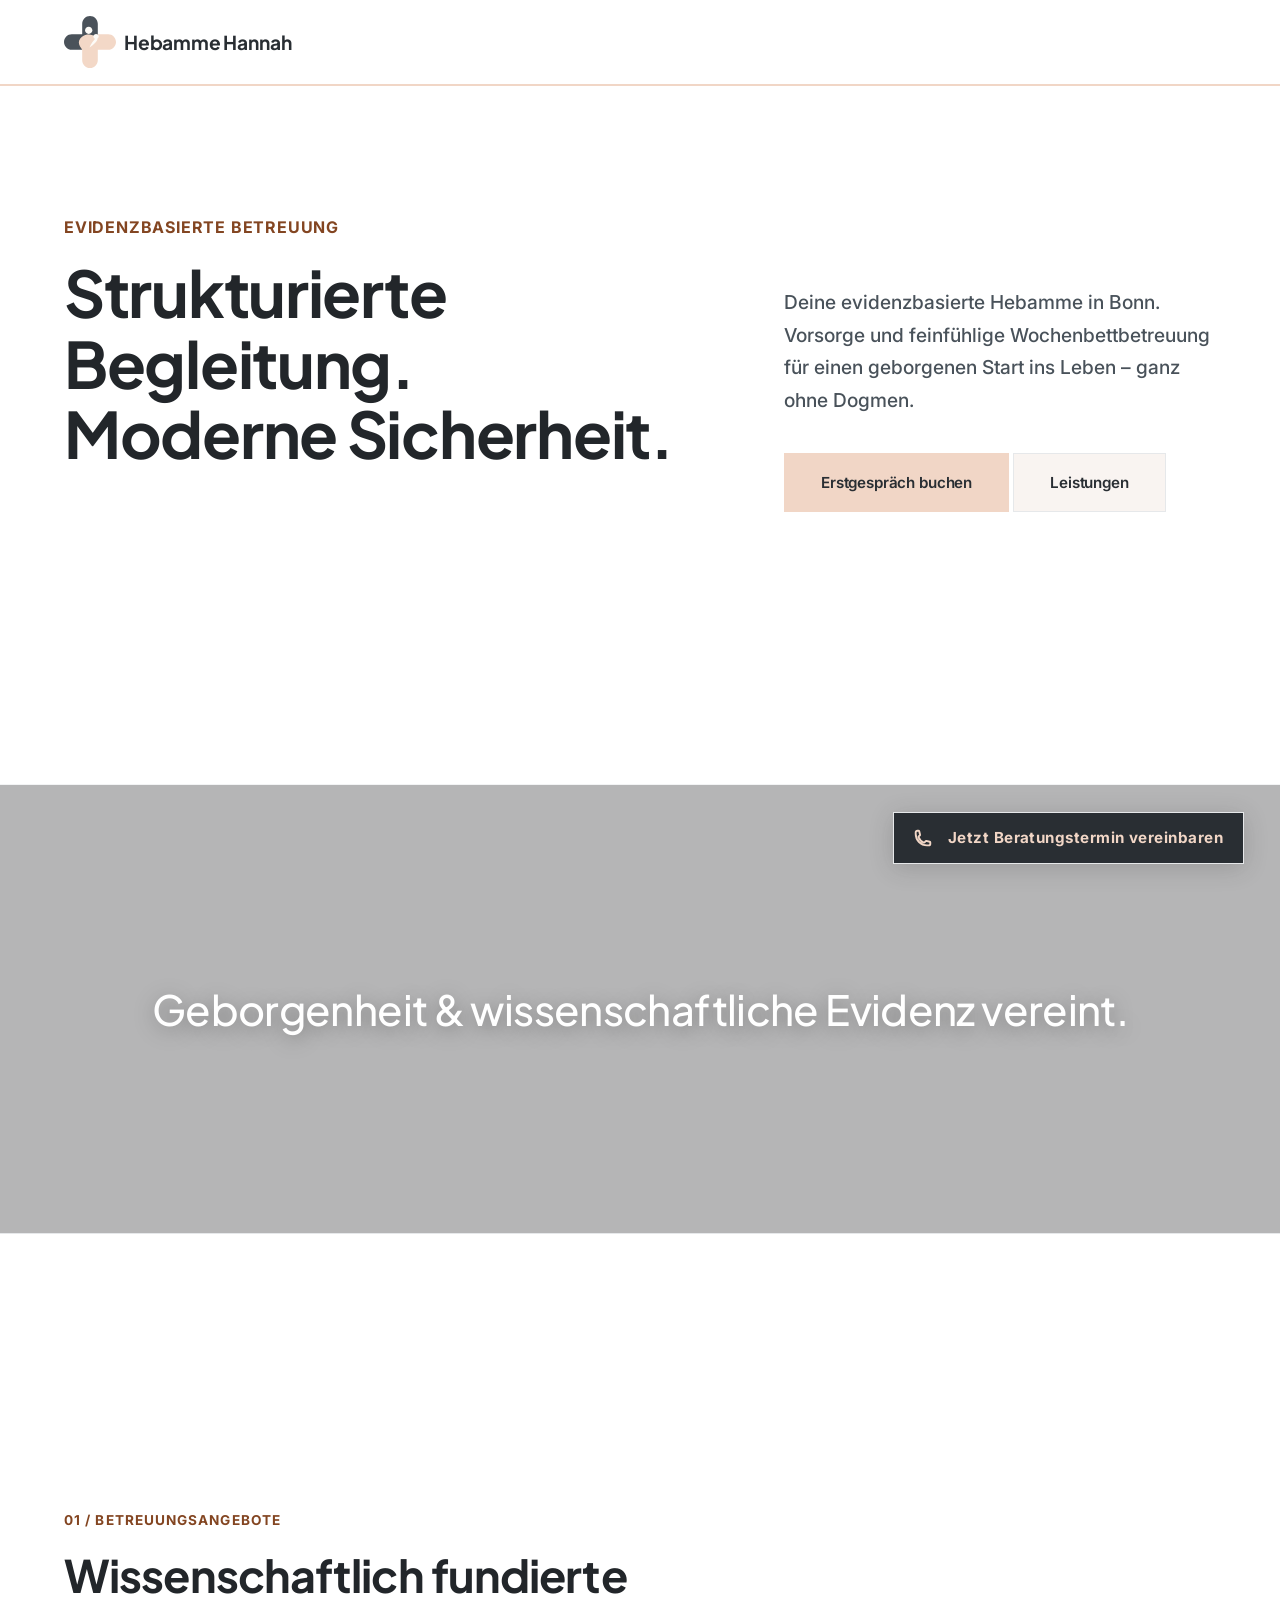
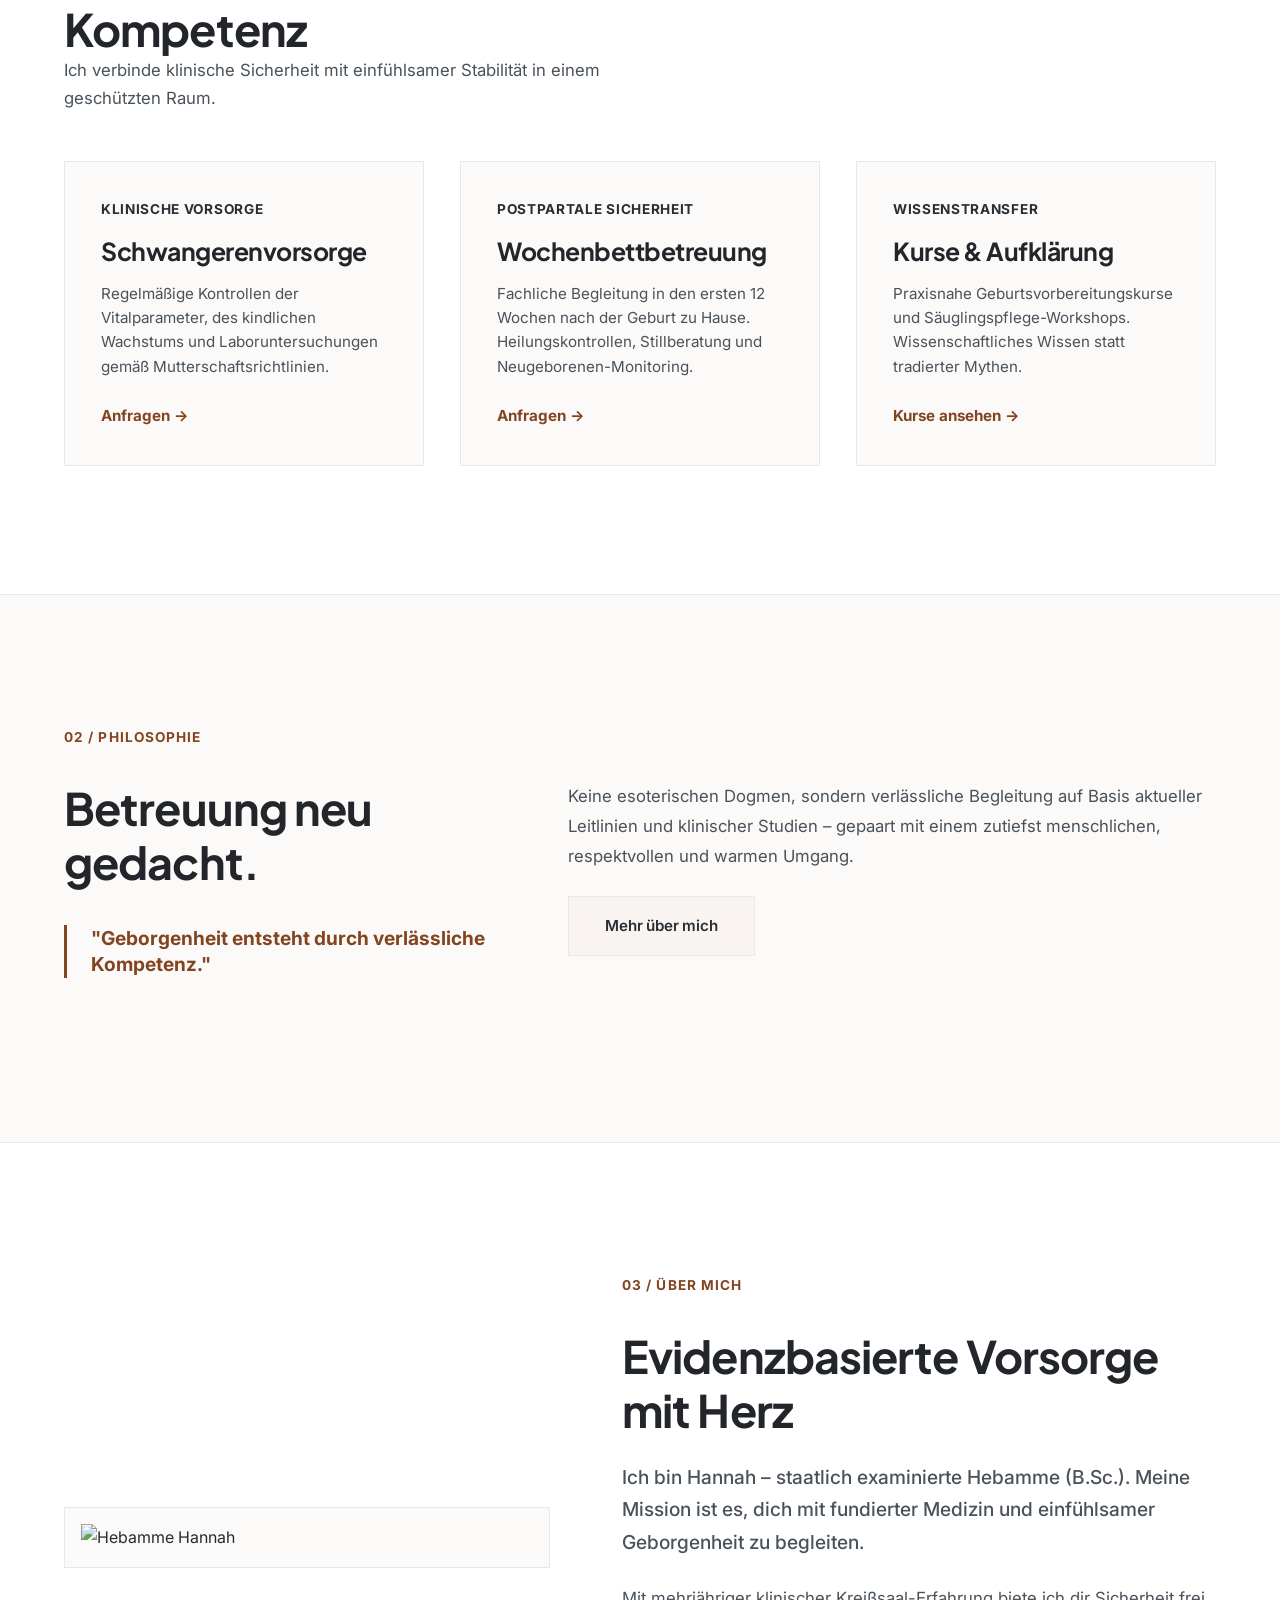
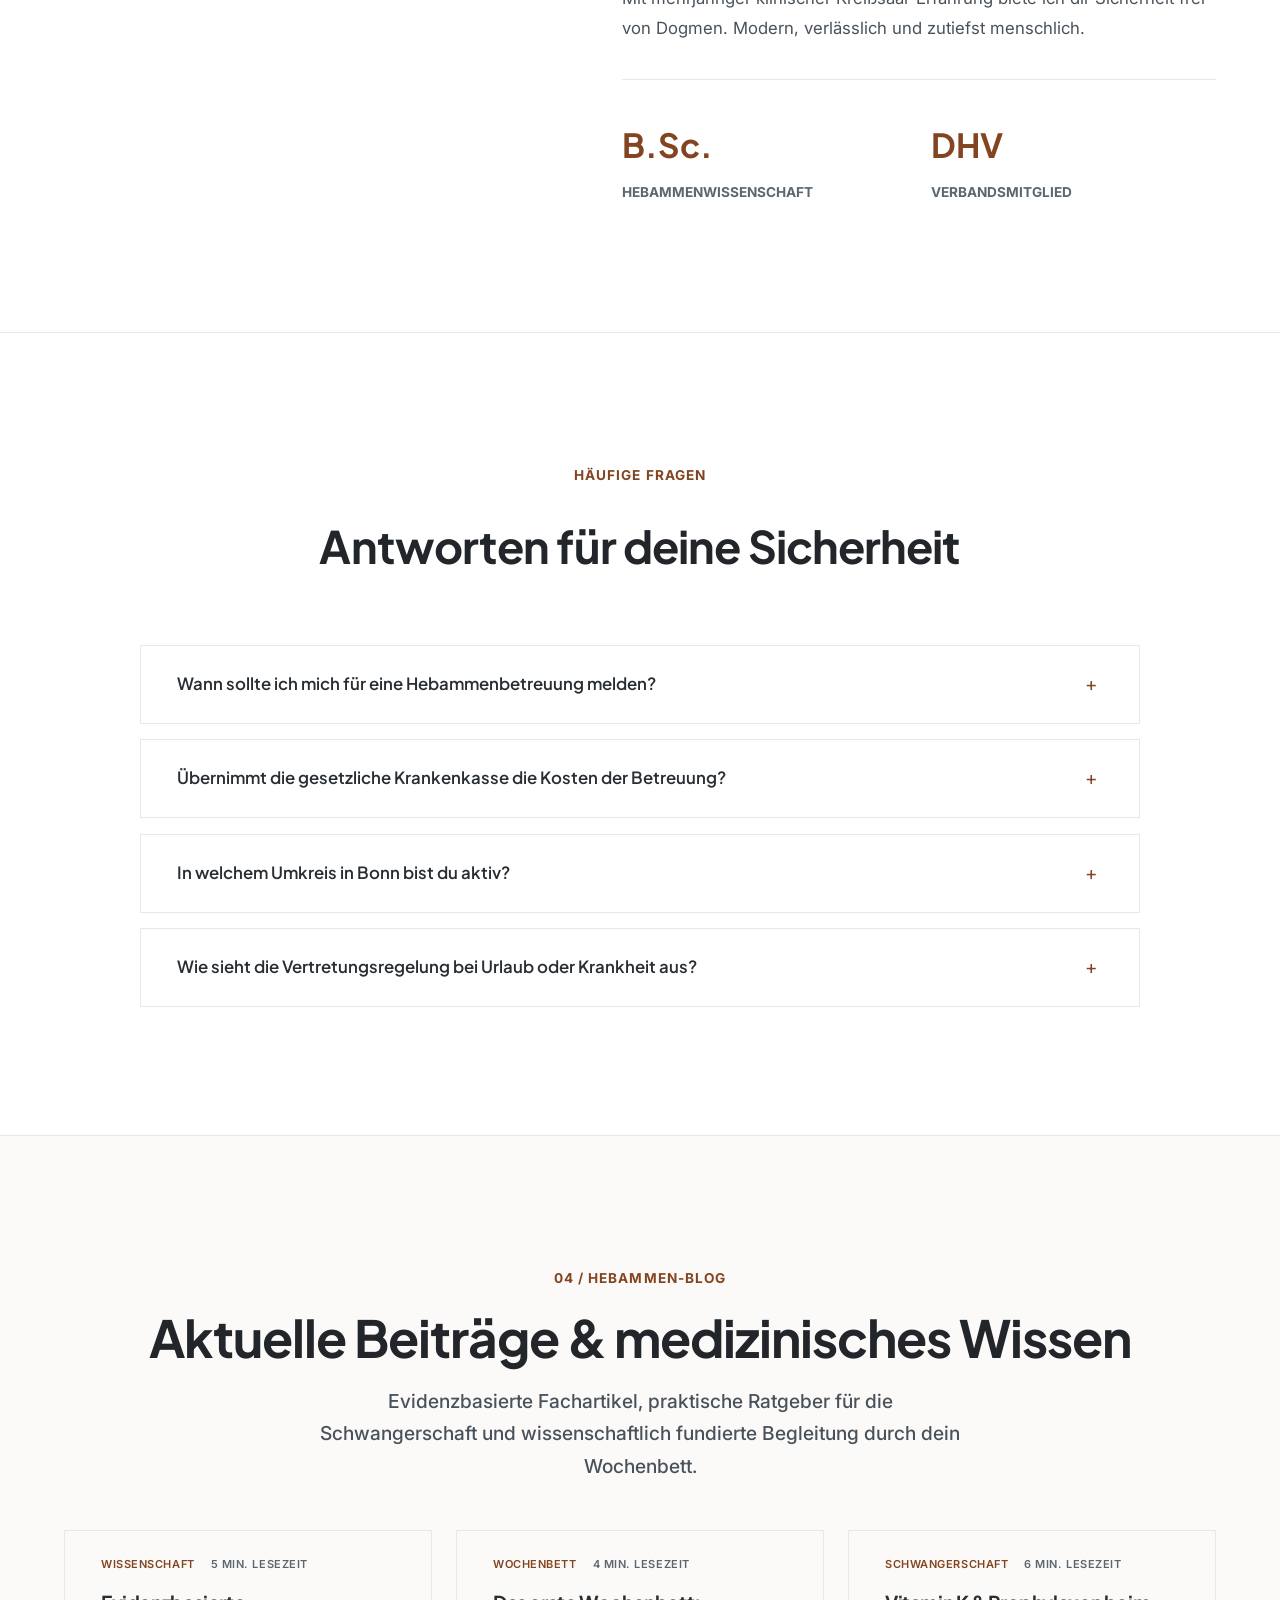
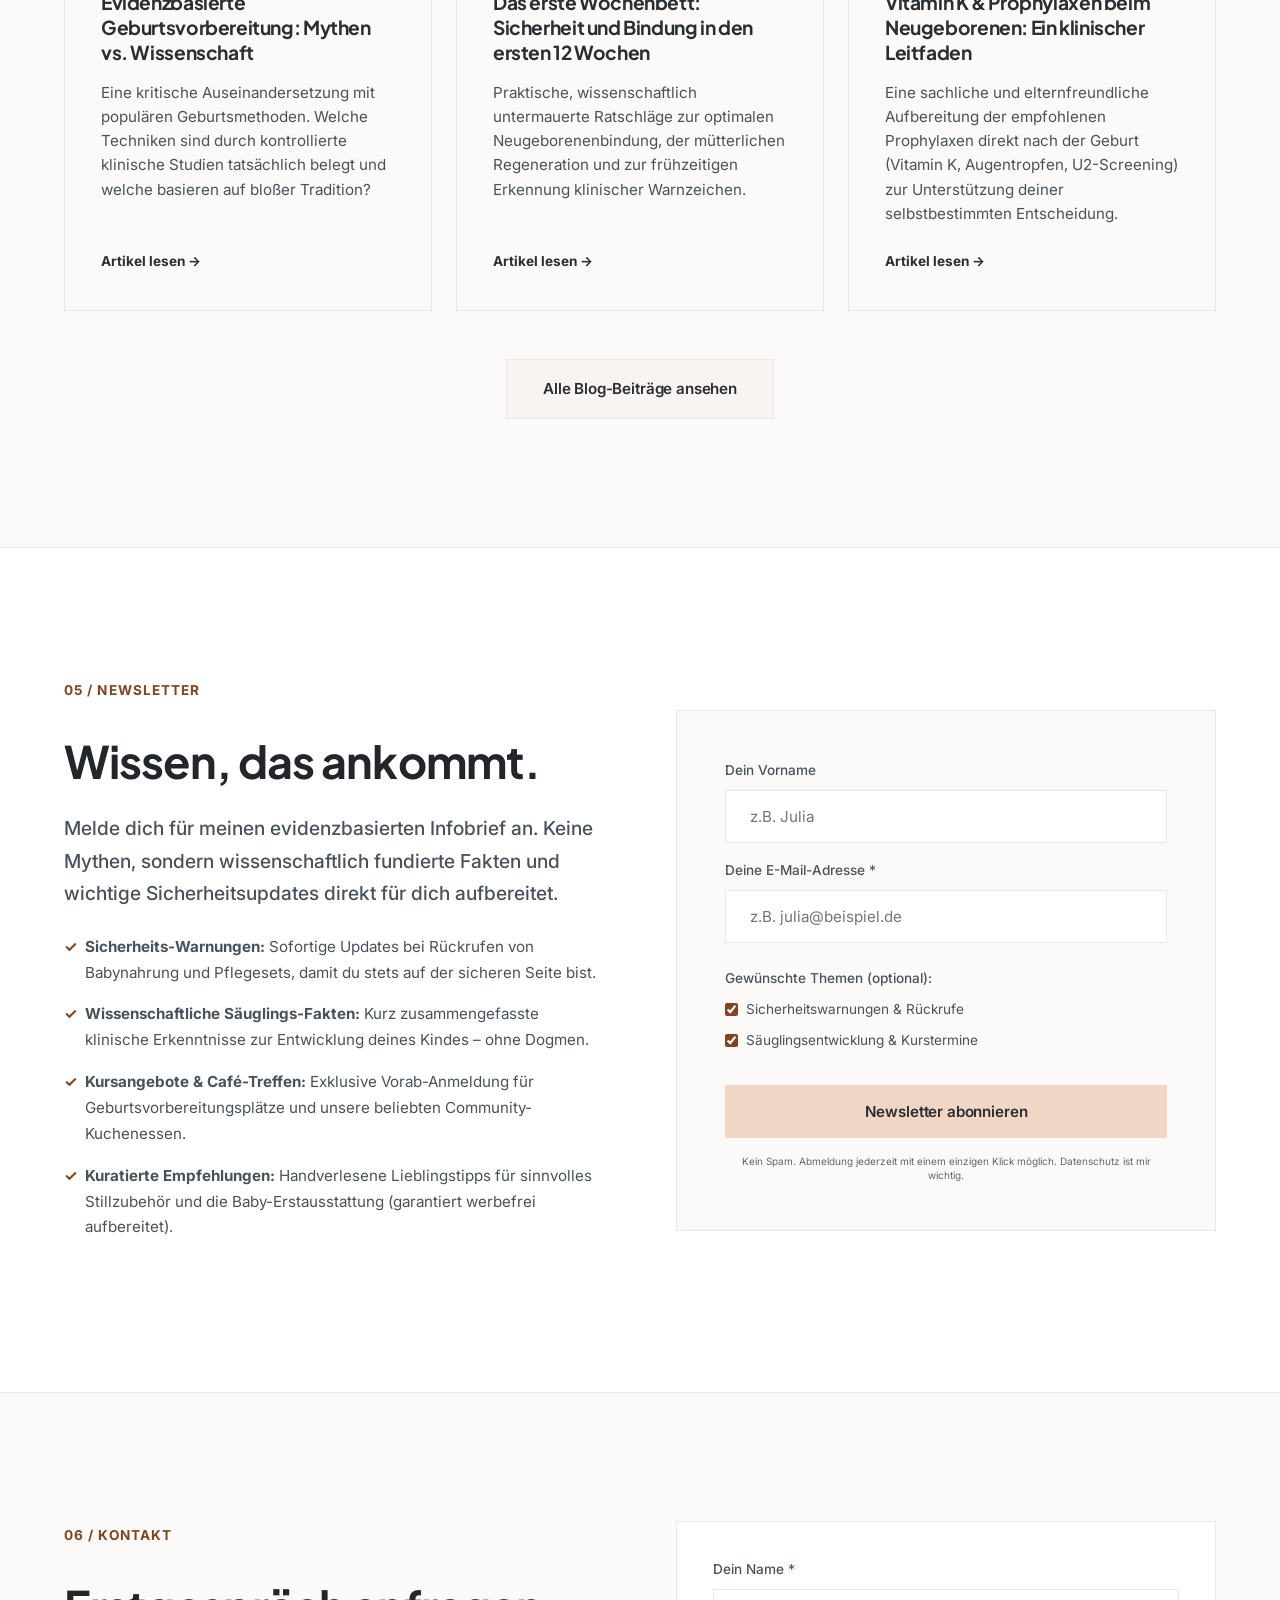
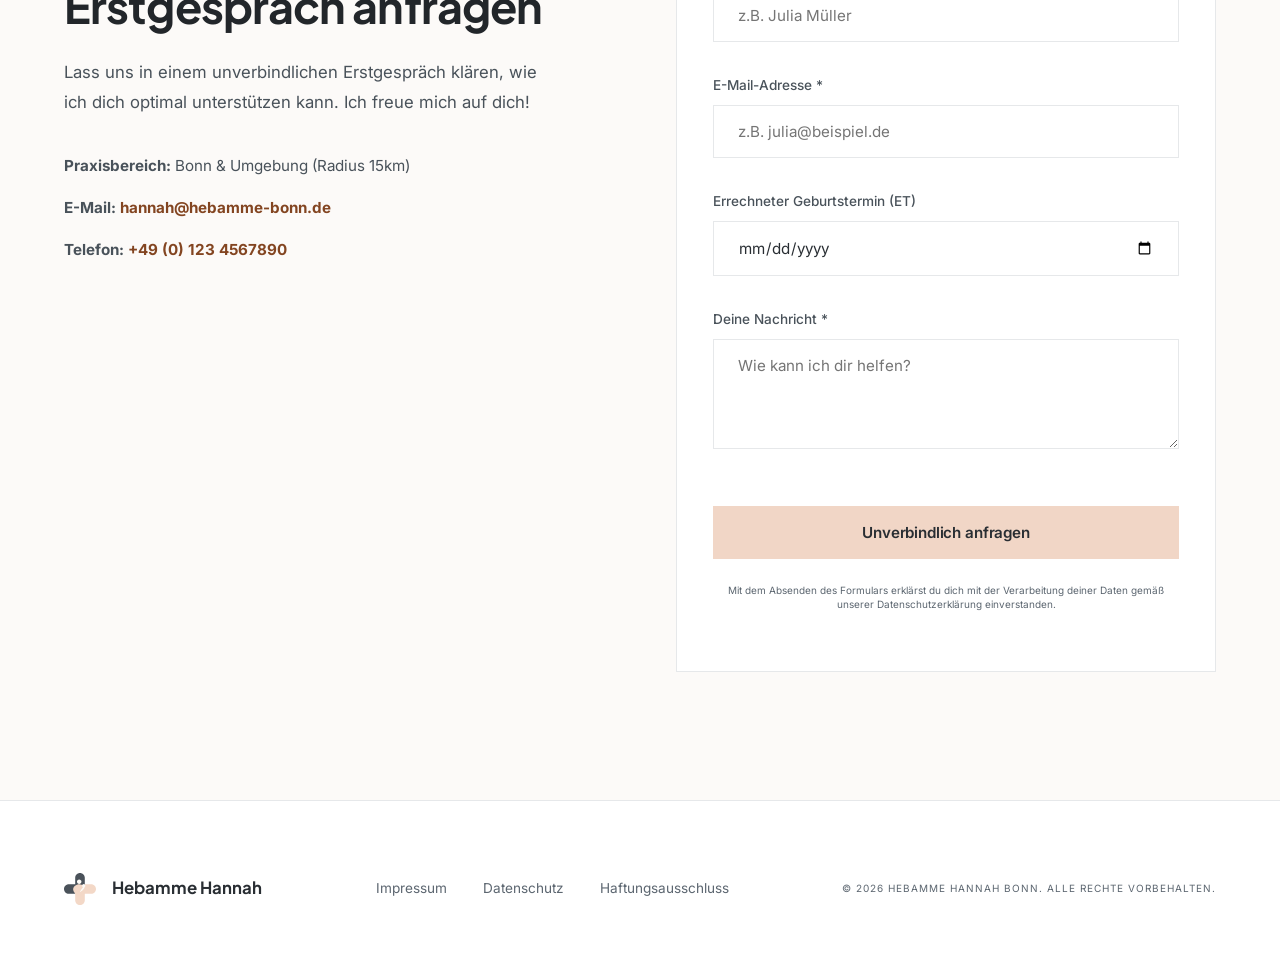
==== index.html @ 6037d3dc "Initial commit: Hebamme Hannah Website" ====
<!DOCTYPE html>
<html lang="de">
<head>
  <meta charset="UTF-8">
  <meta name="viewport" content="width=device-width, initial-scale=1.0">
  <title>Hebamme Hannah - Evidenzbasierte Schwangerenvorsorge & Wochenbettbetreuung</title>
  <meta name="description" content="Moderne und wissenschaftlich fundierte Hebammenbetreuung in Bonn. Schwangerenvorsorge, Wochenbettbetreuung und Kurse mit Herz und evidenzbasierter Ästhetik.">

  <!-- Premium Typography Integration (Plus Jakarta Sans & Inter) -->
  <link rel="preconnect" href="https://fonts.googleapis.com">
  <link rel="preconnect" href="https://fonts.gstatic.com" crossorigin>
  <link href="https://fonts.googleapis.com/css2?family=Inter:wght@400;500;600;700&family=Plus+Jakarta+Sans:ital,wght@0,300..800;1,300..800&display=swap" rel="stylesheet">

  <!-- Core Design System CSS -->
  <link rel="stylesheet" href="index.css">

  <!-- Premium Interaction & Animation System -->
  <script src="index.js" defer></script>

</head>
<body>

  <!-- --------------------------------------------------------------------------
     Header: Brand Navigation
     -------------------------------------------------------------------------- -->
  <header class="brand-header">
    <div class="container nav-container">
      <a href="#" class="logo" aria-label="Hebamme Hannah Homepage">
        <!-- Proud 52px SVG brand logo -->
        <img src="Logo/Logo 1.svg" alt="Hebamme Hannah Logo" style="height: 52px; width: auto; object-fit: contain;">
        <span class="logo__text">Hebamme Hannah</span>
      </a>
      
      <a href="#contact" class="btn btn--secondary btn--sm mobile-header-btn">Termin vereinbaren</a>
      
      <button class="nav-toggle" aria-label="Menü öffnen" aria-expanded="false">
        <span></span>
        <span></span>
        <span></span>
      </button>
      
      <nav aria-label="Hauptnavigation">
        <ul class="nav-menu">
          <li><a href="#services" class="nav-link">Leistungen</a></li>
          <li><a href="#about" class="nav-link">Über mich</a></li>
          <li><a href="#faq" class="nav-link">FAQ</a></li>
          <li><a href="#blog" class="nav-link">Blog</a></li>
          <li><a href="#newsletter" class="nav-link">Newsletter</a></li>
          <li class="nav-socials" style="display: flex; gap: var(--space-200); align-items: center; margin: 0 var(--space-100);">
            <a href="https://instagram.com/hebamme.hannah" target="_blank" rel="noopener noreferrer" class="social-icon-link" aria-label="Instagram">
              <svg xmlns="http://www.w3.org/2000/svg" fill="none" viewBox="0 0 24 24" stroke="currentColor" stroke-width="2" style="width: 18px; height: 18px; display: block;">
                <rect x="2" y="2" width="20" height="20" rx="5" ry="5" />
                <path d="M16 11.37A4 4 0 1 1 12.63 8 4 4 0 0 1 16 11.37z" />
                <line x1="17.5" y1="6.5" x2="17.51" y2="6.5" />
              </svg>
            </a>
            <a href="https://linkedin.com/in/hebamme-hannah" target="_blank" rel="noopener noreferrer" class="social-icon-link" aria-label="LinkedIn">
              <svg xmlns="http://www.w3.org/2000/svg" fill="currentColor" viewBox="0 0 24 24" style="width: 18px; height: 18px; display: block;">
                <path d="M19 0h-14c-2.761 0-5 2.239-5 5v14c0 2.761 2.239 5 5 5h14c2.762 0 5-2.239 5-5v-14c0-2.761-2.238-5-5-5zm-11 19h-3v-11h3v11zm-1.5-12.268c-.966 0-1.75-.779-1.75-1.75s.784-1.75 1.75-1.75 1.75.779 1.75 1.75-.784 1.75-1.75 1.75zm13.5 12.268h-3v-5.604c0-3.368-4-3.113-4 0v5.604h-3v-11h3v1.765c1.396-2.586 7-2.777 7 2.476v6.759z"/>
              </svg>
            </a>
          </li>
          <li><a href="#contact" class="btn btn--secondary btn--sm">Termin anfragen</a></li>
        </ul>
      </nav>
    </div>
  </header>

  <main>
    <!-- --------------------------------------------------------------------------
       Section 1: Asymmetrical Stark Typography Hero
       -------------------------------------------------------------------------- -->
    <section class="section-padding hero-reveal">
      <div class="container">
        <div class="hero-grid">
          <div>
            <span class="reveal-line text-accent" style="font-weight: var(--weight-bold); letter-spacing: 0.05em; text-transform: uppercase;">EVIDENZBASIERTE BETREUUNG</span>
            <h1 class="reveal-line" style="font-family: var(--font-serif); font-size: clamp(2.5rem, 5vw, 4.5rem); line-height: 1.1; margin-top: var(--space-200); margin-bottom: var(--space-300);">
              Strukturierte Begleitung.<br>Moderne Sicherheit.
            </h1>
          </div>
          <div style="margin-top: var(--space-600);">
            <p class="reveal-line text-lead" style="margin-bottom: var(--space-400);">
              Deine evidenzbasierte Hebamme in Bonn. Vorsorge und feinfühlige Wochenbettbetreuung für einen geborgenen Start ins Leben – ganz ohne Dogmen.
            </p>
            <div class="reveal-line btn-row">
              <a href="#contact" class="btn btn--primary">Erstgespräch buchen</a>
              <a href="#services" class="btn btn--secondary">Leistungen</a>
            </div>
          </div>
        </div>
      </div>
    </section>

    <!-- --------------------------------------------------------------------------
       Video Banner Breakout (Evidenzbasierte Raumtiefe)
       -------------------------------------------------------------------------- -->
    <div class="video-banner" aria-label="Visualisierung der Praxisräume von Hebamme Hannah">
      <video autoplay loop muted playsinline>
        <source src="Images/Hero Image 3.mp4" type="video/mp4">
        Dein Browser unterstützt das Video-Tag nicht.
      </video>
      <div style="position: absolute; top: 0; left: 0; width: 100%; height: 100%; display: flex; align-items: center; justify-content: center; z-index: 3; padding: 0 var(--space-300); text-align: center; pointer-events: none;">
        <p class="parallax-quote">Geborgenheit &amp; wissenschaftliche Evidenz vereint.</p>
      </div>
    </div>

    <!-- --------------------------------------------------------------------------
       Section 2: Evidenzbasierte Leistungen (Services Deck)
       -------------------------------------------------------------------------- -->
    <section id="services" class="section-padding">
      <div class="container">
        <div class="section-header reveal-on-scroll">
          <span class="tag">01 / Betreuungsangebote</span>
          <h2 style="font-family: var(--font-serif); font-size: clamp(2rem, 3.5vw, 3rem); line-height: 1.2;">Wissenschaftlich fundierte Kompetenz</h2>
          <p class="text-muted" style="max-width: 600px;">Ich verbinde klinische Sicherheit mit einfühlsamer Stabilität in einem geschützten Raum.</p>
        </div>

        <div class="grid-3col">
          <!-- Card 1 -->
          <div class="card reveal-on-scroll" style="--reveal-delay: 0s;">
            <div>
              <span class="text-light" style="font-size: var(--text-xs); text-transform: uppercase; font-weight: var(--weight-bold); letter-spacing: 0.05em; display: block; margin-bottom: var(--space-200);">Klinische Vorsorge</span>
              <h3 style="font-family: var(--font-serif); font-size: var(--text-xl); margin-bottom: var(--space-200);">Schwangerenvorsorge</h3>
              <p class="text-muted" style="font-size: var(--text-sm); line-height: 1.6; margin-bottom: var(--space-300);">
                Regelmäßige Kontrollen der Vitalparameter, des kindlichen Wachstums und Laboruntersuchungen gemäß Mutterschaftsrichtlinien.
              </p>
            </div>
            <a href="#contact" class="text-accent" style="font-size: var(--text-sm); font-weight: var(--weight-bold); text-decoration: none; display: inline-flex; align-items: center; gap: var(--space-100);">Anfragen &rarr;</a>
          </div>

          <!-- Card 2 -->
          <div class="card reveal-on-scroll" style="--reveal-delay: 0.15s;">
            <div>
              <span class="text-light" style="font-size: var(--text-xs); text-transform: uppercase; font-weight: var(--weight-bold); letter-spacing: 0.05em; display: block; margin-bottom: var(--space-200);">Postpartale Sicherheit</span>
              <h3 style="font-family: var(--font-serif); font-size: var(--text-xl); margin-bottom: var(--space-200);">Wochenbettbetreuung</h3>
              <p class="text-muted" style="font-size: var(--text-sm); line-height: 1.6; margin-bottom: var(--space-300);">
                Fachliche Begleitung in den ersten 12 Wochen nach der Geburt zu Hause. Heilungskontrollen, Stillberatung und Neugeborenen-Monitoring.
              </p>
            </div>
            <a href="#contact" class="text-accent" style="font-size: var(--text-sm); font-weight: var(--weight-bold); text-decoration: none; display: inline-flex; align-items: center; gap: var(--space-100);">Anfragen &rarr;</a>
          </div>

          <!-- Card 3 -->
          <div class="card reveal-on-scroll" style="--reveal-delay: 0.3s;">
            <div>
              <span class="text-light" style="font-size: var(--text-xs); text-transform: uppercase; font-weight: var(--weight-bold); letter-spacing: 0.05em; display: block; margin-bottom: var(--space-200);">Wissenstransfer</span>
              <h3 style="font-family: var(--font-serif); font-size: var(--text-xl); margin-bottom: var(--space-200);">Kurse & Aufklärung</h3>
              <p class="text-muted" style="font-size: var(--text-sm); line-height: 1.6; margin-bottom: var(--space-300);">
                Praxisnahe Geburtsvorbereitungskurse und Säuglingspflege-Workshops. Wissenschaftliches Wissen statt tradierter Mythen.
              </p>
            </div>
            <a href="#contact" class="text-accent" style="font-size: var(--text-sm); font-weight: var(--weight-bold); text-decoration: none; display: inline-flex; align-items: center; gap: var(--space-100);">Kurse ansehen &rarr;</a>
          </div>
        </div>
      </div>
    </section>


    <!-- --------------------------------------------------------------------------
       Section 3: Philosophie & Asymmetrischer Content Block
       -------------------------------------------------------------------------- -->
    <section id="philosophy" class="section-padding" style="background-color: var(--color-bg-card); border-top: 1px solid var(--color-border); border-bottom: 1px solid var(--color-border);">
      <div class="container">
        <div class="philosophy-grid">
          <div class="reveal-on-scroll" style="--reveal-delay: 0s;">
            <span class="tag">02 / Philosophie</span>
            <h2 style="font-family: var(--font-serif); font-size: clamp(2rem, 3.5vw, 3rem); line-height: 1.2; margin-top: var(--space-200); margin-bottom: var(--space-300);">
              Betreuung neu gedacht.
            </h2>
            <div style="border-left: 3px solid var(--color-accent-text); padding-left: var(--space-300); margin: var(--space-400) 0;">
              <p class="text-accent" style="font-size: var(--text-lg); font-weight: var(--weight-bold); line-height: 1.4;">
                "Geborgenheit entsteht durch verlässliche Kompetenz."
              </p>
            </div>
          </div>
          <div class="reveal-on-scroll" style="--reveal-delay: 0.15s;">
            <p class="text-muted" style="line-height: 1.8; margin-bottom: var(--space-300);">
              Keine esoterischen Dogmen, sondern verlässliche Begleitung auf Basis aktueller Leitlinien und klinischer Studien – gepaart mit einem zutiefst menschlichen, respektvollen und warmen Umgang.
            </p>
            <a href="#about" class="btn btn--secondary">Mehr über mich</a>
          </div>
        </div>
      </div>
    </section>

    <!-- --------------------------------------------------------------------------
       Section 4: Über mich ("Über Hannah" - Pure Professionalism)
       -------------------------------------------------------------------------- -->
    <section id="about" class="section-padding">
      <div class="container">
        <div class="about-grid">
          <div class="reveal-on-scroll" style="position: relative; border: 1px solid var(--color-border); background-color: var(--color-bg-card); padding: var(--space-200); --reveal-delay: 0s;">
            <img src="Images/Hannah.png" alt="Hebamme Hannah" style="width: 100%; height: auto; display: block; object-fit: cover; filter: grayscale(10%) contrast(102%);">
          </div>
          <div class="reveal-on-scroll" style="--reveal-delay: 0.15s;">
            <span class="tag">03 / Über mich</span>
            <h2 style="font-family: var(--font-serif); font-size: clamp(2rem, 3.5vw, 3rem); line-height: 1.2; margin-top: var(--space-200); margin-bottom: var(--space-300);">
              Evidenzbasierte Vorsorge mit Herz
            </h2>
            <p class="text-lead" style="margin-bottom: var(--space-300);">
              Ich bin Hannah – staatlich examinierte Hebamme (B.Sc.). Meine Mission ist es, dich mit fundierter Medizin und einfühlsamer Geborgenheit zu begleiten.
            </p>
            <p class="text-muted" style="line-height: 1.8; margin-bottom: var(--space-400);">
              Mit mehrjähriger klinischer Kreißsaal-Erfahrung biete ich dir Sicherheit frei von Dogmen. Modern, verlässlich und zutiefst menschlich.
            </p>
            
            <!-- Quick stats -->
            <div style="display: grid; grid-template-columns: 1fr 1fr; gap: var(--space-300); border-top: 1px solid var(--color-border); padding-top: var(--space-400);">
              <div>
                <div style="font-family: var(--font-serif); font-size: var(--text-2xl); font-weight: var(--weight-bold); color: var(--color-accent-text);">B.Sc.</div>
                <div style="font-size: var(--text-xs); color: var(--color-text-light); text-transform: uppercase; font-weight: var(--weight-bold); margin-top: var(--space-100);">Hebammenwissenschaft</div>
              </div>
              <div>
                <div style="font-family: var(--font-serif); font-size: var(--text-2xl); font-weight: var(--weight-bold); color: var(--color-accent-text);">DHV</div>
                <div style="font-size: var(--text-xs); color: var(--color-text-light); text-transform: uppercase; font-weight: var(--weight-bold); margin-top: var(--space-100);">Verbandsmitglied</div>
              </div>
            </div>
          </div>
        </div>
      </div>
    </section>

    <!-- --------------------------------------------------------------------------
       Section 5: Hebammen FAQ (Native Accordion Details/Summary)
       -------------------------------------------------------------------------- -->
    <section id="faq" class="section-padding" style="border-top: 1px solid var(--color-border);">
      <div class="container">
        <div class="reveal-on-scroll" style="text-align: center; margin-bottom: var(--space-600);">
          <span class="tag">Häufige Fragen</span>
          <h2 style="font-family: var(--font-serif); font-size: clamp(2rem, 3.5vw, 3rem); line-height: 1.2; margin-top: var(--space-200);">
            Antworten für deine Sicherheit
          </h2>
        </div>

        <div class="faq-list">
          <!-- Item 1 -->
          <div class="faq-item reveal-on-scroll" style="--reveal-delay: 0s;">
            <details>
              <summary>Wann sollte ich mich für eine Hebammenbetreuung melden?</summary>
              <div class="faq-content">
                <p>
                  Melde dich am besten so früh wie möglich – idealerweise direkt nach dem positiven Schwangerschaftstest. Da die Hebammen-Kapazitäten in Bonn sehr begehrt und stark limitiert sind, sichert dir eine frühzeitige Anfrage die beste Betreuungschance für deine Vorsorge und das anschließende Wochenbett.
                </p>
              </div>
            </details>
          </div>

          <!-- Item 2 -->
          <div class="faq-item reveal-on-scroll" style="--reveal-delay: 0.1s;">
            <details>
              <summary>Übernimmt die gesetzliche Krankenkasse die Kosten der Betreuung?</summary>
              <div class="faq-content">
                <p>
                  Ja, absolut. Die gesetzlichen Krankenkassen sowie fast alle privaten Krankenversicherungen in Deutschland übernehmen die Kosten für Schwangerschaftsvorsorge, Wochenbettbetreuung, Hilfe bei Beschwerden sowie Beratungen vollumfänglich gemäß der Hebammenhilfe-Richtlinie. Für dich entstehen keine Zuzahlungen.
                </p>
              </div>
            </details>
          </div>

          <!-- Item 3 -->
          <div class="faq-item reveal-on-scroll" style="--reveal-delay: 0.2s;">
            <details>
              <summary>In welchem Umkreis in Bonn bist du aktiv?</summary>
              <div class="faq-content">
                <p>
                  Ich betreue Familien im gesamten Bonner Stadtgebiet sowie der näheren Umgebung im Radius von ca. 15 km (unter anderem in Bad Godesberg, Beuel, Hardtberg und angrenzenden Gemeinden). Wenn du dir unsicher bist, ob deine Adresse in meinem Einzugsgebiet liegt, frage mich gerne einfach direkt an!
                </p>
              </div>
            </details>
          </div>

          <!-- Item 4 -->
          <div class="faq-item reveal-on-scroll" style="--reveal-delay: 0.3s;">
            <details>
              <summary>Wie sieht die Vertretungsregelung bei Urlaub oder Krankheit aus?</summary>
              <div class="faq-content">
                <p>
                  Deine kontinuierliche Sicherheit steht an erster Stelle. Für geplante Urlaubszeiten oder unvorhergesehene Krankheitsausfälle kooperiere ich mit einem festen Netzwerk qualifizierter Kolleginnen aus Bonn. So ist sichergestellt, dass du auch in diesen Phasen eine kompetente, nahtlose Betreuung erhältst.
                </p>
              </div>
            </details>
          </div>
        </div>
      </div>
    </section>

    <!-- --------------------------------------------------------------------------
       Section 6: Hebammen-Blog (Mirrored Sektion)
       -------------------------------------------------------------------------- -->
    <section id="blog" class="section-padding" style="background-color: var(--color-bg-card); border-top: 1px solid var(--color-border);">
      <div class="container">
        <div class="reveal-on-scroll" style="text-align: center; margin-bottom: var(--space-500); --reveal-delay: 0s;">
          <span class="tag tag--center" style="display: inline-block; margin: 0 auto;">04 / Hebammen-Blog</span>
          <h2 style="font-family: var(--font-serif); font-size: clamp(2.2rem, 4vw, 3.2rem); line-height: 1.2; margin-top: var(--space-200); margin-bottom: var(--space-200);">
            Aktuelle Beiträge &amp; medizinisches Wissen
          </h2>
          <p class="text-lead" style="max-width: 650px; margin: 0 auto;">
            Evidenzbasierte Fachartikel, praktische Ratgeber für die Schwangerschaft und wissenschaftlich fundierte Begleitung durch dein Wochenbett.
          </p>
        </div>

        <!-- 3 Mirrored Blog Cards Grid -->
        <div style="display: grid; grid-template-columns: repeat(auto-fit, minmax(320px, 1fr)); gap: var(--space-300); margin-top: var(--space-400); margin-bottom: var(--space-500);">
          
          <!-- Card 1 -->
          <article class="blog-card reveal-on-scroll" style="--reveal-delay: 0s;">
            <div class="blog-card__body">
              <div class="blog-card__meta">
                <span class="blog-card__tag">Wissenschaft</span>
                <span class="blog-card__time">5 Min. Lesezeit</span>
              </div>
              <h3 class="blog-card__title">
                <a href="blog.html">Evidenzbasierte Geburtsvorbereitung: Mythen vs. Wissenschaft</a>
              </h3>
              <p class="blog-card__excerpt">
                Eine kritische Auseinandersetzung mit populären Geburtsmethoden. Welche Techniken sind durch kontrollierte klinische Studien tatsächlich belegt und welche basieren auf bloßer Tradition?
              </p>
              <a href="blog.html" class="blog-card__link">Artikel lesen &rarr;</a>
            </div>
          </article>

          <!-- Card 2 -->
          <article class="blog-card reveal-on-scroll" style="--reveal-delay: 0.15s;">
            <div class="blog-card__body">
              <div class="blog-card__meta">
                <span class="blog-card__tag">Wochenbett</span>
                <span class="blog-card__time">4 Min. Lesezeit</span>
              </div>
              <h3 class="blog-card__title">
                <a href="blog.html">Das erste Wochenbett: Sicherheit und Bindung in den ersten 12 Wochen</a>
              </h3>
              <p class="blog-card__excerpt">
                Praktische, wissenschaftlich untermauerte Ratschläge zur optimalen Neugeborenenbindung, der mütterlichen Regeneration und zur frühzeitigen Erkennung klinischer Warnzeichen.
              </p>
              <a href="blog.html" class="blog-card__link">Artikel lesen &rarr;</a>
            </div>
          </article>

          <!-- Card 3 -->
          <article class="blog-card reveal-on-scroll" style="--reveal-delay: 0.3s;">
            <div class="blog-card__body">
              <div class="blog-card__meta">
                <span class="blog-card__tag">Schwangerschaft</span>
                <span class="blog-card__time">6 Min. Lesezeit</span>
              </div>
              <h3 class="blog-card__title">
                <a href="blog.html">Vitamin K &amp; Prophylaxen beim Neugeborenen: Ein klinischer Leitfaden</a>
              </h3>
              <p class="blog-card__excerpt">
                Eine sachliche und elternfreundliche Aufbereitung der empfohlenen Prophylaxen direkt nach der Geburt (Vitamin K, Augentropfen, U2-Screening) zur Unterstützung deiner selbstbestimmten Entscheidung.
              </p>
              <a href="blog.html" class="blog-card__link">Artikel lesen &rarr;</a>
            </div>
          </article>

        </div>

        <!-- Button to go to the Blog Page -->
        <div class="reveal-on-scroll" style="text-align: center; --reveal-delay: 0.2s;">
          <a href="blog.html" class="btn btn--secondary">Alle Blog-Beiträge ansehen</a>
        </div>
      </div>
    </section>

    <!-- --------------------------------------------------------------------------
       Section 7: Evidenzbasierter Newsletter (Safety & Facts)
       -------------------------------------------------------------------------- -->
    <section id="newsletter" class="section-padding" style="background-color: var(--color-bg-main); border-top: 1px solid var(--color-border);">
      <div class="container">
        <div class="newsletter-grid">
          <div class="reveal-on-scroll" style="--reveal-delay: 0s;">
            <span class="tag">05 / Newsletter</span>
            <h2 style="font-family: var(--font-serif); font-size: clamp(2rem, 3.5vw, 3rem); line-height: 1.2; margin-top: var(--space-200); margin-bottom: var(--space-300);">
              Wissen, das ankommt.
            </h2>
            <p class="text-lead" style="margin-bottom: var(--space-300);">
              Melde dich für meinen evidenzbasierten Infobrief an. Keine Mythen, sondern wissenschaftlich fundierte Fakten und wichtige Sicherheitsupdates direkt für dich aufbereitet.
            </p>
            
            <!-- Beautiful Bullet Points of Value -->
            <ul style="list-style: none; margin: var(--space-300) 0; display: flex; flex-direction: column; gap: var(--space-200); font-family: var(--font-body); font-size: var(--text-sm);">
              <li style="display: flex; gap: var(--space-100); align-items: start; color: var(--color-text-muted);">
                <span style="color: var(--color-accent-text); font-weight: bold; flex-shrink: 0;">✓</span>
                <div>
                  <strong>Sicherheits-Warnungen:</strong> Sofortige Updates bei Rückrufen von Babynahrung und Pflegesets, damit du stets auf der sicheren Seite bist.
                </div>
              </li>
              <li style="display: flex; gap: var(--space-100); align-items: start; color: var(--color-text-muted);">
                <span style="color: var(--color-accent-text); font-weight: bold; flex-shrink: 0;">✓</span>
                <div>
                  <strong>Wissenschaftliche Säuglings-Fakten:</strong> Kurz zusammengefasste klinische Erkenntnisse zur Entwicklung deines Kindes – ohne Dogmen.
                </div>
              </li>
              <li style="display: flex; gap: var(--space-100); align-items: start; color: var(--color-text-muted);">
                <span style="color: var(--color-accent-text); font-weight: bold; flex-shrink: 0;">✓</span>
                <div>
                  <strong>Kursangebote &amp; Café-Treffen:</strong> Exklusive Vorab-Anmeldung für Geburtsvorbereitungsplätze und unsere beliebten Community-Kuchenessen.
                </div>
              </li>
              <li style="display: flex; gap: var(--space-100); align-items: start; color: var(--color-text-muted);">
                <span style="color: var(--color-accent-text); font-weight: bold; flex-shrink: 0;">✓</span>
                <div>
                  <strong>Kuratierte Empfehlungen:</strong> Handverlesene Lieblingstipps für sinnvolles Stillzubehör und die Baby-Erstausstattung (garantiert werbefrei aufbereitet).
                </div>
              </li>
            </ul>
          </div>

          <!-- Newsletter Form Box -->
          <div class="reveal-on-scroll" style="background-color: var(--color-bg-card); border: 1px solid var(--color-border); padding: var(--space-500); --reveal-delay: 0.15s;">
            <form action="#" method="POST" style="display: flex; flex-direction: column; gap: var(--space-200);">
              <div class="form-group" style="margin-bottom: 0;">
                <label for="newsletter-name" class="form-label">Dein Vorname</label>
                <input type="text" id="newsletter-name" name="name" class="form-control" placeholder="z.B. Julia" style="background-color: var(--color-bg-main);">
              </div>
              
              <div class="form-group" style="margin-bottom: 0;">
                <label for="newsletter-email" class="form-label">Deine E-Mail-Adresse *</label>
                <input type="email" id="newsletter-email" name="email" required class="form-control" placeholder="z.B. julia@beispiel.de" style="background-color: var(--color-bg-main);">
              </div>

              <!-- Clean Selection Checkboxes -->
              <div style="display: flex; flex-direction: column; gap: var(--space-100); margin: var(--space-100) 0;">
                <label class="form-label" style="margin-bottom: 0;">Gewünschte Themen (optional):</label>
                
                <label style="display: flex; align-items: center; gap: var(--space-100); font-family: var(--font-body); font-size: var(--text-xs); color: var(--color-text-muted); cursor: pointer; user-select: none;">
                  <input type="checkbox" name="interests" value="safety" checked style="accent-color: var(--color-accent-text);">
                  Sicherheitswarnungen &amp; Rückrufe
                </label>
                
                <label style="display: flex; align-items: center; gap: var(--space-100); font-family: var(--font-body); font-size: var(--text-xs); color: var(--color-text-muted); cursor: pointer; user-select: none;">
                  <input type="checkbox" name="interests" value="facts" checked style="accent-color: var(--color-accent-text);">
                  Säuglingsentwicklung &amp; Kurstermine
                </label>
              </div>

              <button type="submit" class="btn btn--primary btn--full" style="margin-top: var(--space-100);">Newsletter abonnieren</button>
              
              <p style="font-size: 10px; color: var(--color-text-light); margin-bottom: 0; line-height: 1.4; text-align: center;">
                Kein Spam. Abmeldung jederzeit mit einem einzigen Klick möglich. Datenschutz ist mir wichtig.
              </p>
            </form>
          </div>
        </div>
      </div>
    </section>

    <!-- --------------------------------------------------------------------------
       Section 7: Asymmetrischer Kontaktbereich & Form (CRM Ready)
       -------------------------------------------------------------------------- -->
    <section id="contact" class="section-padding" style="background-color: var(--color-bg-card); border-top: 1px solid var(--color-border);">
      <div class="container">
        <div class="contact-grid">
          <div class="reveal-on-scroll" style="--reveal-delay: 0s;">
            <span class="tag">06 / Kontakt</span>
            <h2 style="font-family: var(--font-serif); font-size: clamp(2rem, 3.5vw, 3rem); line-height: 1.2; margin-top: var(--space-200); margin-bottom: var(--space-300);">
              Erstgespräch anfragen
            </h2>
            <p class="text-muted" style="line-height: 1.8; margin-bottom: var(--space-400); max-width: 500px;">
              Lass uns in einem unverbindlichen Erstgespräch klären, wie ich dich optimal unterstützen kann. Ich freue mich auf dich!
            </p>
            
            <div style="display: flex; flex-direction: column; gap: var(--space-200); font-family: var(--font-body); font-size: var(--text-sm); color: var(--color-text-muted);">
              <div>
                <strong>Praxisbereich:</strong> Bonn & Umgebung (Radius 15km)
              </div>
              <div>
                <strong>E-Mail:</strong> <a href="mailto:hannah@hebamme-bonn.de" class="text-accent" style="text-decoration: none; font-weight: var(--weight-bold);">hannah@hebamme-bonn.de</a>
              </div>
              <div>
                <strong>Telefon:</strong> <a href="tel:+491234567890" class="text-accent" style="text-decoration: none; font-weight: var(--weight-bold);">+49 (0) 123 4567890</a>
              </div>
            </div>
          </div>

          <!-- CRM-Ready Modern Form Container -->
          <div class="reveal-on-scroll" style="background-color: var(--color-bg-main); border: 1px solid var(--color-border); padding: var(--space-400); --reveal-delay: 0.15s;">
            <form action="#" method="POST" style="display: flex; flex-direction: column; gap: var(--space-100);">
              
              <div class="form-group">
                <label for="name" class="form-label">Dein Name *</label>
                <input type="text" id="name" name="name" required class="form-control" placeholder="z.B. Julia Müller">
              </div>

              <div class="form-group">
                <label for="email" class="form-label">E-Mail-Adresse *</label>
                <input type="email" id="email" name="email" required class="form-control" placeholder="z.B. julia@beispiel.de">
              </div>

              <div class="form-group">
                <label for="edd" class="form-label">Errechneter Geburtstermin (ET)</label>
                <input type="date" id="edd" name="edd" class="form-control">
              </div>

              <div class="form-group">
                <label for="message" class="form-label">Deine Nachricht *</label>
                <textarea id="message" name="message" required rows="4" class="form-control" placeholder="Wie kann ich dir helfen?"></textarea>
              </div>

              <div style="margin-top: var(--space-200);">
                <button type="submit" class="btn btn--primary btn--full">Unverbindlich anfragen</button>
              </div>
              
              <p style="font-size: 10px; color: var(--color-text-light); margin-top: var(--space-200); line-height: 1.4; text-align: center;">
                Mit dem Absenden des Formulars erklärst du dich mit der Verarbeitung deiner Daten gemäß unserer Datenschutzerklärung einverstanden.
              </p>
            </form>
          </div>
        </div>
      </div>
    </section>
  </main>

  <!-- --------------------------------------------------------------------------
     Footer: Legal & Details
     -------------------------------------------------------------------------- -->
  <footer class="brand-footer">
    <div class="container brand-footer-content">
      <div style="display: flex; align-items: center; gap: var(--space-200);">
        <img src="Logo/Logo 1.svg" alt="Hebamme Hannah Logo" style="height: 32px; width: auto; object-fit: contain;">
        <span style="font-family: var(--font-serif); font-size: var(--text-base); font-weight: var(--weight-bold); color: var(--color-text-main);">Hebamme Hannah</span>
      </div>
      
      <div class="brand-footer-links" style="font-family: var(--font-body); font-size: var(--text-xs);">
        <a href="#" style="color: var(--color-text-light); text-decoration: none;">Impressum</a>
        <a href="#" style="color: var(--color-text-light); text-decoration: none;">Datenschutz</a>
        <a href="#" style="color: var(--color-text-light); text-decoration: none;">Haftungsausschluss</a>
      </div>
      
      <p style="font-size: 10px; color: var(--color-text-light); margin-bottom: 0; text-transform: uppercase; letter-spacing: 0.1em;">
        &copy; 2026 Hebamme Hannah Bonn. Alle Rechte vorbehalten.
      </p>
    </div>
  </footer>

  <!-- Floating Mobile-First CTA Phone Widget (Sticky, Hardware-Accelerated) -->
  <a href="tel:+491234567890" class="phone-widget" aria-label="Jetzt Beratungstermin vereinbaren">
    <span class="phone-widget__icon">
      <svg xmlns="http://www.w3.org/2000/svg" fill="none" viewBox="0 0 24 24" stroke-width="2.5" stroke="currentColor">
        <path stroke-linecap="round" stroke-linejoin="round" d="M2.25 6.75c0 8.284 6.716 15 15 15h2.25a2.25 2.25 0 0 0 2.25-2.25v-1.372c0-.516-.351-.966-.852-1.091l-4.423-1.106c-.44-.11-.902.055-1.173.417l-.97 1.293c-.282.376-.769.542-1.21.387a12.035 12.035 0 0 1-7.108-7.108c-.157-.44.009-.927.387-1.21l1.293-.97c.363-.271.527-.734.417-1.173L6.963 3.102a1.125 1.125 0 0 0-1.091-.852H4.5A2.25 2.25 0 0 0 2.25 4.5v2.25Z" />
      </svg>
    </span>
    <span class="phone-widget__text"><span>Jetzt Beratungstermin vereinbaren</span></span>
  </a>

</body>
</html>
---- index.css ----
/* ==========================================================================
   HEBAMME HANNAH - DESIGN SYSTEM & BRAND TOKENS
   Version 2.0 (Structured Modernism & 60-30-10 Rule)
   ========================================================================== */

/* --------------------------------------------------------------------------
   0. CSS Reset & Base Setups
   -------------------------------------------------------------------------- */
*, *::before, *::after {
  box-sizing: border-box;
  margin: 0;
  padding: 0;
}

html {
  font-size: 16px;
  scroll-behavior: smooth;
  /* Scrollbar ausblenden (Global Pflicht) */
  scrollbar-width: none;        /* Firefox */
  -ms-overflow-style: none;     /* IE / Edge */
}
html::-webkit-scrollbar {
  display: none;                /* Chrome / Safari */
}

body {
  font-family: var(--font-body);
  background-color: var(--color-bg-main);
  color: var(--color-text-main);
  line-height: 1.7;
  text-rendering: optimizeLegibility;
  -webkit-font-smoothing: antialiased;
  -moz-osx-font-smoothing: grayscale;
}

/* --------------------------------------------------------------------------
   1. Design Tokens (60-30-10 Farbverteilung)
   -------------------------------------------------------------------------- */
:root {
  /* Typography Stacks (Modern Structured Serif & Clean Sans) */
  --font-serif: "Plus Jakarta Sans", -apple-system, sans-serif;
  --font-body: "Inter", -apple-system, sans-serif;

  /* Font Weights */
  --weight-regular: 400;
  --weight-medium: 500;
  --weight-semibold: 600;
  --weight-bold: 700;

  /* Typographic Scale - Modern Fluid */
  --text-xs: clamp(0.75rem, 0.7rem + 0.2vw, 0.85rem);
  --text-sm: clamp(0.875rem, 0.82rem + 0.2vw, 0.95rem);
  --text-base: clamp(1rem, 0.95rem + 0.25vw, 1.05rem);
  --text-lg: clamp(1.125rem, 1.05rem + 0.3vw, 1.2rem);
  --text-xl: clamp(1.35rem, 1.25rem + 0.4vw, 1.55rem);
  --text-2xl: clamp(1.75rem, 1.6rem + 0.6vw, 2.15rem);
  --text-3xl: clamp(2.25rem, 2rem + 1vw, 3rem);
  --text-4xl: clamp(3rem, 2.5rem + 1.8vw, 4.5rem);

  /* Generous Spacing - 8pt Grid with enhanced White Space */
  --space-100: 8px;
  --space-200: 16px;
  --space-250: 20px; /* Missing spacer token for button and tag paddings */
  --space-300: 24px;
  --space-400: 36px;
  --space-500: 48px;
  --space-600: 72px;
  --space-700: 96px;
  --space-800: 144px;

  /* Architectural Sharp Edges (Enforcing High-End Clinic Vibe) */
  --radius-sm: 0px;
  --radius-md: 0px;
  --radius-lg: 0px;

  /* ---------------------------------------------------------
     60-30-10 COLOR SYSTEM (Logo-Sync Realignment)
     --------------------------------------------------------- */
  
  /* 60% DOMINANT: Clean Clinic White Canvas & Soft Off-White */
  --color-bg-main: hsl(0, 0%, 100%);          /* Pure White (Max space) */
  --color-bg-card: hsl(40, 33%, 98%);          /* Soft Ivory Cream (#FDFBF7) */
  --color-border:  hsl(210, 10%, 91%);          /* Ultra-subtle clinical slate line */

  /* 30% SECONDARY: Stark structural slate charcoal for text and boundaries (Logo synced) */
  --color-text-main:   hsl(210, 11%, 18%);       /* Deep Slate Charcoal (#2B2D2F) */
  --color-text-muted:  hsl(210, 10%, 32%);       /* Medium Slate Charcoal (#4A525A) */
  --color-text-light:  hsl(210, 10%, 40%);       /* Light support slate (#5D6670) - Upgraded to 5.83:1 WCAG AA */
  --color-neutral-dark: hsl(210, 11%, 15%);      /* Main slate black */

  /* 10% ACCENT SYSTEM: Soft Earthy Warm Beige (Logo synced) & Active highlights */
  --color-accent-base:  hsl(22, 60%, 86%);       /* Earthy Warm Beige (#F3D8C7) */
  --color-accent-light: hsl(22, 60%, 95%);       /* Extra light highlight cream */
  --color-accent-deep:  hsl(22, 50%, 75%);       /* Accent deep beige (hover active) */
  --color-accent-text:  hsl(22, 60%, 32%);       /* Deeper Earthy Terracotta Clay (#854420) - 7.2:1 WCAG AAA text color */
  
  /* Soft warm cream-beige for secondary button / badge backgrounds */
  --color-bg-soft:      hsl(22, 40%, 96%);       /* Soft Beige Accent block (#F9F3EE) */

  /* Supporting accents (calming Sage used extremely sparingly) */
  --color-sage-base:    hsl(140, 15%, 45%);     /* Structured Sage */
  --color-sage-light:   hsl(140, 15%, 95%);     /* Background light sage */

  /* System Status Colors */
  --color-success: hsl(140, 40%, 35%);
  --color-warning: hsl(35, 70%, 45%);
  --color-danger:  hsl(0, 65%, 45%);

  /* Transitions */
  --transition-smooth: all 0.25s cubic-bezier(0.2, 0.8, 0.2, 1);
}

/* --------------------------------------------------------------------------
   2. Typography System (Highly structured, clean alignments)
   -------------------------------------------------------------------------- */
h1, h2, h3, h4, h5, h6 {
  font-family: var(--font-serif);
  color: var(--color-neutral-dark);
  font-weight: var(--weight-bold);
  line-height: 1.15;
  letter-spacing: -0.02em;
}

h1 { font-size: var(--text-4xl); }
h2 { font-size: var(--text-3xl); }
h3 { font-size: var(--text-2xl); }
h4 { font-size: var(--text-xl); }
h5 { font-size: var(--text-lg); }
h6 { font-size: var(--text-base); }

p {
  font-size: var(--text-base);
  margin-bottom: var(--space-300);
  font-weight: var(--weight-regular);
}

.text-lead {
  font-size: var(--text-lg);
  font-weight: var(--weight-medium);
  color: var(--color-text-muted);
}

.text-muted {
  color: var(--color-text-muted); /* Upgraded for solid AAA readability */
}

.text-accent {
  color: var(--color-accent-text); /* 7.2:1 WCAG AAA contrast */
}

/* --------------------------------------------------------------------------
   3. Space-First Grid & Layout
   -------------------------------------------------------------------------- */
.container {
  width: 100%;
  max-width: 1600px;
  margin: 0 auto;
  padding: 0 clamp(var(--space-300), 5vw, var(--space-600));
}

.section-padding {
  padding: clamp(var(--space-600), 10vw, var(--space-800)) 0;
}

/* Clean Structured 3-Column Grid */
.grid-3col {
  display: grid;
  grid-template-columns: repeat(3, 1fr);
  gap: var(--space-400);
}

@media (max-width: 1024px) {
  .grid-3col {
    grid-template-columns: repeat(2, 1fr);
  }
}

@media (max-width: 768px) {
  .grid-3col {
    grid-template-columns: 1fr;
    gap: var(--space-300);
  }
}

/* --------------------------------------------------------------------------
   4. Bento Grid (Stark structural borders & massive breathing space)
   -------------------------------------------------------------------------- */
.bento-grid {
  display: grid;
  grid-template-columns: repeat(12, 1fr);
  gap: var(--space-400);
}

.bento-item {
  background-color: var(--color-bg-card);
  border: 1px solid var(--color-border);
  padding: var(--space-400);
  display: flex;
  flex-direction: column;
  justify-content: space-between;
  border-radius: var(--radius-lg);
  transition: var(--transition-smooth);
}

.bento-item:hover {
  border-color: var(--color-text-muted);
  box-shadow: 0 16px 40px rgba(0, 0, 0, 0.03);
}

/* Bento Ratio Approximations */
.bento-square   { aspect-ratio: 1 / 1; }
.bento-wide     { aspect-ratio: 16 / 9; }
.bento-portrait { aspect-ratio: 4 / 5; }
.bento-card     { aspect-ratio: 3 / 2; }

.span-4 { grid-column: span 4; }
.span-6 { grid-column: span 6; }
.span-8 { grid-column: span 8; }
.span-12 { grid-column: span 12; }

@media (max-width: 900px) {
  .bento-grid {
    grid-template-columns: repeat(6, 1fr);
    gap: var(--space-300);
  }
  .span-4, .span-6, .span-8, .span-12 {
    grid-column: span 6;
  }
}

@media (max-width: 600px) {
  .bento-grid {
    grid-template-columns: 1fr;
  }
  .span-4, .span-6, .span-8, .span-12 {
    grid-column: span 1;
  }
  .bento-square, .bento-wide, .bento-portrait, .bento-card {
    aspect-ratio: auto;
  }
}

/* --------------------------------------------------------------------------
   5. Components (Highly functional, geometric, high-contrast)
   -------------------------------------------------------------------------- */

/* Premium Structural Buttons */
.btn {
  display: inline-flex;
  align-items: center;
  justify-content: center;
  padding: var(--space-200) var(--space-400);
  font-family: var(--font-body);
  font-size: var(--text-sm);
  font-weight: var(--weight-semibold);
  text-decoration: none;
  border: 1px solid transparent;
  cursor: pointer;
  transition: var(--transition-smooth);
  border-radius: var(--radius-md);
  min-height: 48px;
  gap: var(--space-100);
  letter-spacing: -0.01em;
}

/* 10% Accent CTA - Vibrant Terracotta */
.btn--primary {
  background-color: var(--color-accent-base);
  color: var(--color-text-main); /* Changed from white to deep slate for 8.9:1 WCAG AAA contrast */
}

.btn--primary:hover {
  background-color: var(--color-accent-deep);
}

/* 30% Secondary CTA - Charcoal */
.btn--secondary {
  background-color: var(--color-bg-soft);
  color: var(--color-text-main);
  border: 1px solid var(--color-border);
}

.btn--secondary:hover {
  background-color: var(--color-border);
}

/* Outline CTA */
.btn--outline {
  background-color: transparent;
  border: 1px solid var(--color-text-main);
  color: var(--color-text-main);
}

.btn--outline:hover {
  background-color: var(--color-bg-soft);
}

/* Button Utility Scale-Ups & Containers */
.btn--sm {
  min-height: 38px !important;
  padding: var(--space-100) var(--space-200) !important;
  font-size: var(--text-xs) !important;
}

.btn--full {
  width: 100%;
}

.btn-row {
  display: flex;
  flex-wrap: wrap;
  gap: var(--space-200);
  align-items: center;
  margin-top: var(--space-200);
}

/* Clean Form Controls */
.form-group {
  margin-bottom: var(--space-300);
}

.form-label {
  display: block;
  font-family: var(--font-body);
  font-weight: var(--weight-medium);
  font-size: var(--text-xs);
  margin-bottom: var(--space-100);
  color: var(--color-text-muted);
}

.form-control {
  width: 100%;
  padding: var(--space-200) var(--space-300);
  font-family: var(--font-body);
  font-size: var(--text-sm);
  border: 1px solid var(--color-border);
  border-radius: var(--radius-md);
  background-color: var(--color-bg-main);
  transition: var(--transition-smooth);
  color: var(--color-text-main);
}

.form-control:focus {
  outline: none;
  border-color: var(--color-text-main);
}

/* Minimal Badges */
.badge {
  display: inline-flex;
  padding: var(--space-100) var(--space-200);
  font-size: var(--text-xs);
  font-weight: var(--weight-semibold);
  border-radius: var(--radius-sm);
  background-color: var(--color-accent-light);
  color: var(--color-accent-text); /* Upgraded to Earthy Clay for perfect 7.2:1 AAA contrast */
}

.badge--secondary {
  background-color: var(--color-bg-soft);
  color: var(--color-text-muted);
  border: 1px solid var(--color-border);
}

/* Global Tag Indicator Component */
.tag {
  display: inline-block;
  font-family: var(--font-body);
  font-size: var(--text-xs);
  font-weight: var(--weight-bold);
  color: var(--color-accent-text); /* Deeper Terracotta Clay */
  text-transform: uppercase;
  letter-spacing: 0.08em;
  margin-bottom: var(--space-200);
}

.tag.text-center {
  display: block;
  text-align: center;
  margin-left: auto;
  margin-right: auto;
}

/* Global Section Header Layout */
.section-header {
  margin-bottom: var(--space-500);
  max-width: 800px;
}

.section-header.text-center {
  text-align: center;
  margin-left: auto;
  margin-right: auto;
}

/* Modern Card Component & Hover States */
.card {
  display: flex;
  flex-direction: column;
  justify-content: space-between;
  border-radius: var(--radius-md); /* Sharp edges (0px) */
  border: 1px solid var(--color-border);
  background-color: var(--color-bg-card);
  padding: var(--space-400);
  transition: transform 0.4s cubic-bezier(0.16, 1, 0.3, 1),
              border-color 0.4s cubic-bezier(0.16, 1, 0.3, 1),
              box-shadow 0.4s cubic-bezier(0.16, 1, 0.3, 1);
  position: relative;
  overflow: hidden;
}

.card:hover {
  transform: translateY(-8px);
  border-color: var(--color-accent-base); /* Logo Warm Beige highlight */
  box-shadow: 0 20px 40px rgba(133, 68, 32, 0.04), 
              0 1px 3px rgba(0, 0, 0, 0.01);
}

/* Accent link text arrow micro-animation inside card on hover */
.card .text-accent {
  transition: transform 0.3s cubic-bezier(0.2, 0.8, 0.2, 1);
}

.card:hover .text-accent {
  transform: translateX(4px);
}

/* --------------------------------------------------------------------------
   6. Motion & loading states
   -------------------------------------------------------------------------- */

/* Viewport Scroll-Driven Animations */
.reveal-on-scroll {
  opacity: 0;
  transform: translateY(40px);
  transition: opacity 1.2s cubic-bezier(0.16, 1, 0.3, 1),
              transform 1.2s cubic-bezier(0.16, 1, 0.3, 1);
  transition-delay: var(--reveal-delay, 0s);
  will-change: transform, opacity;
}

.reveal-on-scroll.revealed {
  opacity: 1;
  transform: translateY(0);
}

/* Paragraph Reveal */
.hero-reveal {
  overflow: hidden;
}

.reveal-line {
  display: block;
  opacity: 0;
  transform: translateY(40px);
}

@media (prefers-reduced-motion: no-preference) {
  .reveal-line {
    animation: line-reveal 0.6s cubic-bezier(0.16, 1, 0.3, 1) forwards;
  }

  .reveal-line:nth-child(1) { animation-delay: 0.05s; }
  .reveal-line:nth-child(2) { animation-delay: 0.15s; }
  .reveal-line:nth-child(3) { animation-delay: 0.25s; }
}

@keyframes line-reveal {
  to {
    opacity: 1;
    transform: translateY(0);
  }
}

/* Skeleton Screens */
.skeleton {
  background: var(--color-bg-soft);
  border-radius: var(--radius-sm);
  height: 16px;
  width: 100%;
}

@media (prefers-reduced-motion: no-preference) {
  .skeleton {
    background: linear-gradient(
      90deg,
      var(--color-bg-soft) 25%,
      var(--color-bg-main) 50%,
      var(--color-bg-soft) 75%
    );
    background-size: 200% 100%;
    animation: skeleton-shimmer 1.5s infinite linear;
  }
}

@keyframes skeleton-shimmer {
  0%   { background-position: 200% 0; }
  100% { background-position: -200% 0; }
}

/* Structured Minimal Empty State */
.empty-state {
  display: flex;
  flex-direction: column;
  align-items: center;
  text-align: center;
  padding: var(--space-500);
  background-color: var(--color-bg-card);
  border: 1px solid var(--color-border);
  border-radius: var(--radius-lg);
  max-width: 480px;
  margin: 0 auto;
}

.empty-state__icon {
  margin-bottom: var(--space-200);
  color: var(--color-accent-base);
}

.empty-state__icon svg {
  width: 40px;
  height: 40px;
}

.empty-state__headline {
  margin-bottom: var(--space-100);
  font-family: var(--font-serif);
}

.empty-state__text {
  color: var(--color-text-muted);
  margin-bottom: var(--space-300);
  font-size: var(--text-sm);
}

/* --------------------------------------------------------------------------
   7. Structured Elements
   -------------------------------------------------------------------------- */
.divider {
  height: 1px;
  background-color: var(--color-border);
  margin: var(--space-400) 0;
}

/* --------------------------------------------------------------------------
   8. Full-Bleed Ambient Video Banner Breakout
   -------------------------------------------------------------------------- */
.video-banner {
  height: 50vh;
  min-height: 400px;
  max-height: 600px;
  width: 100vw;
  position: relative;
  left: 50%;
  right: 50%;
  margin-left: -50vw;
  margin-right: -50vw;
  margin-top: var(--space-800);
  margin-bottom: var(--space-800);
  border-top: 1px solid var(--color-border);
  border-bottom: 1px solid var(--color-border);
  clip-path: inset(0); /* Clean crop boundary for fixed viewport child */
  background-color: var(--color-bg-main);
  overflow: hidden;
}

.video-banner video {
  position: fixed; /* Fix video to viewport for parallax scrolling */
  top: 0;
  left: 0;
  width: 100%;
  height: 100%;
  object-fit: cover;
  object-position: top;
  z-index: 1;
  pointer-events: none;
}

/* Touch Fallback to avoid iOS layout jumping */
@media (pointer: coarse) {
  .video-banner video {
    position: absolute;
  }
}

.video-banner::after {
  content: '';
  position: absolute;
  top: 0;
  left: 0;
  width: 100%;
  height: 100%;
  background: rgba(43, 45, 47, 0.35); /* Soft deep slate dimming overlay for perfect WCAG compliance */
  pointer-events: none;
  z-index: 2;
}

.parallax-quote {
  font-family: var(--font-serif);
  font-size: clamp(1.6rem, 3.5vw, 2.6rem); /* Breathtaking responsive visual scale */
  color: #FFFFFF;
  font-weight: var(--weight-medium);
  letter-spacing: -0.015em;
  line-height: 1.25;
  text-shadow: 0 4px 20px rgba(0, 0, 0, 0.35); /* Deep high-contrast shadow for absolute premium clarity */
  margin: 0;
  z-index: 3;
}

/* --------------------------------------------------------------------------
   9. Floating Action Widget (Mobile-First Optimized CTA)
   -------------------------------------------------------------------------- */
.phone-widget {
  position: fixed;
  bottom: var(--space-400);
  right: var(--space-400);
  z-index: 1000;
  display: flex;
  align-items: center;
  gap: var(--space-200);
  background-color: var(--color-text-main); /* Deep Slate #2B2D2F */
  color: var(--color-accent-base); /* Earthy Beige #F3D8C7 */
  padding: 12px 20px;
  border-radius: 0px; /* Sharp corners */
  text-decoration: none;
  box-shadow: 0 4px 24px rgba(43, 45, 47, 0.2);
  font-family: var(--font-body);
  font-weight: var(--weight-bold);
  font-size: var(--text-sm);
  transition: transform 0.2s ease, background-color 0.2s ease, box-shadow 0.2s ease;
  border: 1px solid var(--color-border);
}

.phone-widget:hover {
  transform: translateY(-3px);
  box-shadow: 0 8px 32px rgba(43, 45, 47, 0.3);
  background-color: #1e2022; /* Sleek tactile response */
}

.phone-widget__icon {
  display: flex;
  align-items: center;
  justify-content: center;
  width: 18px;
  height: 18px;
}

.phone-widget__icon svg {
  width: 100%;
  height: 100%;
}

.phone-widget__text {
  letter-spacing: 0.03em;
  white-space: nowrap;
}

/* Mobile First collapse query */
@media (max-width: 480px) {
  .phone-widget {
    bottom: var(--space-300);
    right: var(--space-300);
    padding: 10px 14px;
  }
  
  .phone-widget__text::before {
    content: "Termin vereinbaren";
  }
  
  .phone-widget__text span {
    display: none;
  }
}



/* --------------------------------------------------------------------------
   11. Native Hebammen FAQ Accordion Section
   -------------------------------------------------------------------------- */
.faq-list {
  max-width: 1000px;
  margin: 0 auto;
  display: flex;
  flex-direction: column;
  gap: var(--space-200);
}

.faq-item {
  border: 1px solid var(--color-border);
  background-color: var(--color-bg-main);
  transition: var(--transition-smooth);
}

.faq-item:hover {
  border-color: var(--color-text-muted);
}

.faq-item details {
  width: 100%;
}

.faq-item summary {
  display: flex;
  justify-content: space-between;
  align-items: center;
  padding: var(--space-300) var(--space-400);
  font-family: var(--font-serif);
  font-size: var(--text-base);
  font-weight: var(--weight-semibold);
  color: var(--color-text-main);
  cursor: pointer;
  list-style: none; /* Hide default chrome disclosure arrow */
  user-select: none;
}

.faq-item summary::-webkit-details-marker {
  display: none; /* Hide default safari disclosure arrow */
}

/* Typographic Plus/Minus Indicators */
.faq-item summary::after {
  content: '+';
  font-family: var(--font-body);
  font-size: var(--text-lg);
  font-weight: var(--weight-regular);
  color: var(--color-accent-text);
  transition: transform var(--transition-smooth);
  display: inline-flex;
  align-items: center;
  justify-content: center;
  width: 24px;
  height: 24px;
}

.faq-item details[open] summary::after {
  content: '−'; /* High-end typographic minus symbol */
}

.faq-item details[open] {
  background-color: var(--color-bg-card); /* Soft Ivy Cream highlight on active state */
}

.faq-content {
  padding: 0 var(--space-400) var(--space-300) var(--space-400);
  font-size: var(--text-sm);
  color: var(--color-text-muted);
  line-height: 1.7;
}

/* --------------------------------------------------------------------------
   12. Dedicated Evidence-Based Blog System
   -------------------------------------------------------------------------- */
.blog-filters {
  display: flex;
  flex-wrap: wrap;
  gap: var(--space-100);
  justify-content: center;
  margin-bottom: var(--space-500);
}

.blog-filter-btn {
  padding: var(--space-100) var(--space-250);
  background-color: var(--color-bg-soft);
  border: 1px solid var(--color-border);
  color: var(--color-text-muted);
  font-family: var(--font-body);
  font-size: var(--text-xs);
  font-weight: var(--weight-medium);
  cursor: pointer;
  transition: var(--transition-smooth);
  border-radius: 0px;
}

.blog-filter-btn.active, .blog-filter-btn:hover {
  background-color: var(--color-text-main);
  color: var(--color-bg-main);
  border-color: var(--color-text-main);
}

.blog-card {
  background-color: var(--color-bg-card); /* Soft Ivory Cream (#FDFBF7) */
  border: 1px solid var(--color-border);
  display: flex;
  flex-direction: column;
  transition: var(--transition-smooth);
  height: 100%;
}

.blog-card:hover {
  border-color: var(--color-text-muted);
  transform: translateY(-4px); /* Premium subtle lift */
  box-shadow: 0 12px 30px rgba(0, 0, 0, 0.02);
}

.blog-card__body {
  padding: var(--space-300) var(--space-400) var(--space-400) var(--space-400);
  display: flex;
  flex-direction: column;
  flex-grow: 1;
}

.blog-card__meta {
  display: flex;
  align-items: center;
  gap: var(--space-200);
  font-size: 11px;
  font-weight: var(--weight-semibold);
  letter-spacing: 0.05em;
  text-transform: uppercase;
  margin-bottom: var(--space-200);
}

.blog-card__tag {
  color: var(--color-accent-text); /* Terracotta Clay */
}

.blog-card__time {
  color: var(--color-text-light);
}

.blog-card__title {
  font-family: var(--font-serif);
  font-size: var(--text-lg);
  line-height: 1.3;
  color: var(--color-text-main);
  margin-bottom: var(--space-200);
}

.blog-card__title a {
  color: inherit;
  text-decoration: none;
}

.blog-card__title a:hover {
  color: var(--color-accent-text);
}

.blog-card__excerpt {
  font-size: var(--text-sm);
  color: var(--color-text-muted);
  line-height: 1.6;
  margin-bottom: var(--space-300);
  flex-grow: 1;
}

.blog-card__link {
  display: inline-flex;
  align-items: center;
  gap: var(--space-100);
  font-size: var(--text-xs);
  font-weight: var(--weight-bold);
  color: var(--color-text-main);
  text-decoration: none;
  transition: var(--transition-smooth);
}

.blog-card__link:hover {
  color: var(--color-accent-text);
  transform: translateX(4px);
}

/* --------------------------------------------------------------------------
   13. Global Brand Header & Navigation Layout
   -------------------------------------------------------------------------- */
.brand-header {
  position: sticky;
  top: 0;
  z-index: 100;
  padding: var(--space-200) 0;
  background: rgba(255, 255, 255, 0.9);
  backdrop-filter: blur(12px);
  border-bottom: 2px solid var(--color-accent-base); /* Sleek beige brand bottom indicator line */
}

.nav-container {
  display: flex;
  justify-content: space-between;
  align-items: center;
}

.logo {
  display: flex;
  align-items: center;
  gap: var(--space-100);
  text-decoration: none;
  color: var(--color-text-main);
}

.logo__text {
  font-family: var(--font-serif);
  font-size: var(--text-lg);
  font-weight: var(--weight-bold);
  letter-spacing: -0.01em;
}

.nav-menu {
  display: flex;
  gap: var(--space-400);
  align-items: center;
  list-style: none;
  margin: 0;
  padding: 0;
}

.nav-link {
  font-family: var(--font-body);
  font-size: var(--text-sm);
  font-weight: var(--weight-medium);
  color: var(--color-text-muted);
  text-decoration: none;
  transition: color 0.25s ease;
  position: relative;
  padding: 6px 0; /* Expanded touch zone & vertical buffer for indicator */
}

.nav-link::after {
  content: '';
  position: absolute;
  bottom: 0;
  left: 0;
  width: 100%;
  height: 2px;
  background-color: var(--color-accent-base); /* Fine beige line (#F3D8C7) */
  transform: scaleX(0);
  transform-origin: bottom right;
  transition: transform 0.3s cubic-bezier(0.16, 1, 0.3, 1);
}

.nav-link:hover {
  color: var(--color-accent-text);
}

.nav-link:hover::after,
.nav-link.active::after {
  transform: scaleX(1);
  transform-origin: bottom left;
}

.nav-link.active {
  color: var(--color-text-main);
  font-weight: var(--weight-semibold);
}

/* Contact Grid Layout */
.contact-grid {
  display: grid;
  grid-template-columns: 1fr 1fr;
  gap: var(--space-600);
}

@media (max-width: 992px) {
  .contact-grid {
    grid-template-columns: 1fr;
    gap: var(--space-500);
  }
}/* Social Media Icons in Header Navigation */
.social-icon-link,
.social-icon-link:visited {
  color: var(--color-text-light) !important;
  display: inline-flex;
  align-items: center;
  justify-content: center;
  transition: color 0.25s ease, transform 0.25s ease;
}

.social-icon-link:hover {
  color: var(--color-accent-text) !important; /* Warm terracotta brand hover */
  transform: scale(1.15);
}

@media (max-width: 768px) {
  .nav-socials {
    display: none !important; /* Gracefully hide socials on small screens to prevent visual clutter */
  }
}

/* ==========================================================================
   14. MOBILE RESPONSIVENESS & PREMIUM COMPONENT OVERRIDES
   ========================================================================== */

/* --- 14.1 Consolidated Grid Classes (Replacing inline grids) --- */
.hero-grid {
  display: grid;
  grid-template-columns: 1.2fr 0.8fr;
  gap: var(--space-600);
  align-items: start;
}

.philosophy-grid {
  display: grid;
  grid-template-columns: 0.8fr 1.2fr;
  gap: var(--space-600);
  align-items: center;
}

.about-grid {
  display: grid;
  grid-template-columns: 0.9fr 1.1fr;
  gap: var(--space-600);
  align-items: center;
}

.newsletter-grid {
  display: grid;
  grid-template-columns: 1fr 1fr;
  gap: var(--space-600);
  align-items: center;
}

.asymmetric-flow-grid {
  display: grid;
  grid-template-columns: minmax(0, 1fr) 400px;
  gap: var(--space-400);
  align-items: start;
  width: 100%;
}

/* --- 14.2 Media Queries for Grid Layouts --- */
@media (max-width: 992px) {
  .hero-grid {
    grid-template-columns: 1fr;
    gap: var(--space-400);
  }
  .newsletter-grid {
    grid-template-columns: 1fr;
    gap: var(--space-400);
  }
  .asymmetric-flow-grid {
    grid-template-columns: 1fr;
    gap: var(--space-400);
  }
}

@media (max-width: 768px) {
  .philosophy-grid {
    grid-template-columns: 1fr;
    gap: var(--space-300);
  }
  .about-grid {
    grid-template-columns: 1fr;
    gap: var(--space-400);
  }
  /* Ensure about image does not squish and takes full area on mobile */
  .about-grid img {
    width: 100%;
    max-width: 480px;
    margin: 0 auto;
  }
}

/* --- 14.3 Premium Mobile Hamburger Navigation Drawer --- */
.mobile-header-btn {
  display: none;
}

.nav-toggle {
  display: none;
  flex-direction: column;
  justify-content: space-between;
  width: 24px;
  height: 16px;
  background: transparent;
  border: none;
  cursor: pointer;
  z-index: 1001; /* Must stay above header overlay */
  padding: 0;
}

.nav-toggle span {
  display: block;
  width: 100%;
  height: 2px;
  background-color: var(--color-text-main);
  transition: transform 0.3s cubic-bezier(0.16, 1, 0.3, 1),
              opacity 0.3s cubic-bezier(0.16, 1, 0.3, 1);
}

@media (max-width: 992px) {
  .nav-toggle {
    display: flex;
    margin-left: auto; /* Fallback alignment when CTA button is absent */
  }
  
  .mobile-header-btn {
    display: inline-flex;
    margin-left: auto; /* Pushes the button to the right of the logo */
    margin-right: var(--space-300); /* Elegant spacing from hamburger */
    font-size: var(--text-xs);
    font-weight: var(--weight-bold);
    color: var(--color-text-main);
    background-color: var(--color-accent-base); /* Earthy Clay/Beige brand color */
    border: 1px solid var(--color-accent-base);
    padding: var(--space-100) var(--space-300);
    text-decoration: none;
    min-height: auto;
    white-space: nowrap;
    border-radius: 0px; /* Sharp corners per Corporate Design manual */
    z-index: 1001;
    align-items: center;
    justify-content: center;
    transition: var(--transition-smooth);
  }
  
  .mobile-header-btn:hover {
    background-color: transparent;
    color: var(--color-accent-text);
    border-color: var(--color-accent-text);
  }
  
  /* Reset toggle margin when mobile-header-btn sibling is present */
  .mobile-header-btn ~ .nav-toggle {
    margin-left: 0;
  }
}

@media (max-width: 360px) {
  .mobile-header-btn {
    margin-right: var(--space-200);
    padding: var(--space-100) var(--space-200);
    font-size: 10px;
  }
}
  
  /* Hide the menu links horizontally */
  .nav-menu {
    position: fixed;
    top: 0;
    right: -100%; /* Hidden off-screen right */
    width: 100%;
    max-width: 320px;
    height: 100vh;
    background-color: rgba(255, 255, 255, 0.98);
    backdrop-filter: blur(16px);
    -webkit-backdrop-filter: blur(16px);
    flex-direction: column;
    justify-content: flex-start;
    align-items: flex-start;
    padding: var(--space-600) var(--space-400) var(--space-400) var(--space-400);
    gap: var(--space-200);
    box-shadow: -10px 0 30px rgba(0, 0, 0, 0.03);
    transition: right 0.4s cubic-bezier(0.16, 1, 0.3, 1);
    z-index: 1000;
    border-left: 1px solid var(--color-border);
    overflow-y: auto;
  }

  .nav-menu.active {
    right: 0; /* Slide in! */
  }

  .nav-menu li {
    width: 100%;
    opacity: 0;
    transform: translateX(20px);
    transition: opacity 0.3s ease, transform 0.3s ease;
  }

  .nav-menu.active li {
    opacity: 1;
    transform: translateX(0);
  }

  /* Cascade delay for beautiful link reveal */
  .nav-menu.active li:nth-child(1) { transition-delay: 0.1s; }
  .nav-menu.active li:nth-child(2) { transition-delay: 0.15s; }
  .nav-menu.active li:nth-child(3) { transition-delay: 0.2s; }
  .nav-menu.active li:nth-child(4) { transition-delay: 0.25s; }
  .nav-menu.active li:nth-child(5) { transition-delay: 0.3s; }
  .nav-menu.active li:nth-child(6) { transition-delay: 0.35s; }
  .nav-menu.active li:nth-child(7) { transition-delay: 0.4s; }

  .nav-menu .nav-link {
    font-size: var(--text-base);
    font-weight: var(--weight-medium);
    padding: var(--space-200) 0;
    display: block;
    border-bottom: 1px solid var(--color-border);
    width: 100%;
    color: var(--color-text-main);
  }

  .nav-menu .nav-link::after {
    display: none; /* Hide bottom line effect on mobile */
  }

  .nav-menu .btn {
    width: 100%;
    margin-top: var(--space-300);
    min-height: 48px;
  }

  /* Hamburger Active Animation */
  .nav-toggle.active span:nth-child(1) {
    transform: translateY(7px) rotate(45deg);
  }
  .nav-toggle.active span:nth-child(2) {
    opacity: 0;
  }
  .nav-toggle.active span:nth-child(3) {
    transform: translateY(-7px) rotate(-45deg);
  }
}

/* --- 14.4 Collapsed Phone Widget (Premium circular CTA) --- */
.phone-widget::before {
  content: '';
  position: absolute;
  top: 0;
  left: 0;
  right: 0;
  bottom: 0;
  border-radius: inherit;
  background-color: var(--color-text-main);
  z-index: -1;
  opacity: 0;
}

@media (max-width: 768px) {
  .phone-widget {
    bottom: var(--space-300);
    right: var(--space-300);
    width: 56px;
    height: 56px;
    border-radius: 50% !important; /* Forces perfect circle shape */
    padding: 0;
    justify-content: center;
    align-items: center;
    box-shadow: 0 8px 24px rgba(43, 45, 47, 0.25);
  }
  
  .phone-widget__text {
    display: none !important; /* Hide label text completely */
  }
  
  .phone-widget__icon {
    width: 24px;
    height: 24px;
    margin: 0;
  }
  
  @media (prefers-reduced-motion: no-preference) {
    .phone-widget {
      animation: widget-pulse 3s infinite ease-in-out;
    }
    
    /* Gentle, calm expanding wave ripples */
    .phone-widget::before {
      animation: phone-ripple-wave 4s infinite cubic-bezier(0.16, 1, 0.3, 1);
    }
  }
}

@keyframes widget-pulse {
  0%, 100% {
    transform: scale(1);
    box-shadow: 0 8px 24px rgba(43, 45, 47, 0.25);
  }
  50% {
    transform: scale(1.06) translateY(-2px);
    box-shadow: 0 12px 32px rgba(43, 45, 47, 0.35);
  }
}

@keyframes phone-ripple-wave {
  0% {
    transform: scale(1);
    opacity: 0.55;
  }
  50% {
    transform: scale(1.55);
    opacity: 0;
  }
  100% {
    transform: scale(1.55);
    opacity: 0;
  }
}

/* --- 14.5 Premium Touch-Swipe Blog Filters --- */
@media (max-width: 600px) {
  .blog-filters {
    justify-content: flex-start !important;
    flex-wrap: nowrap !important;
    overflow-x: auto !important;
    padding: var(--space-100) 0;
    margin-left: 0;
    margin-right: 0;
    -webkit-overflow-scrolling: touch;
    gap: var(--space-200) !important;
    scrollbar-width: none; /* Firefox */
  }
  
  .blog-filters::-webkit-scrollbar {
    display: none; /* Safari / Chrome */
  }
  
  .blog-filter-btn {
    flex-shrink: 0;
    padding: var(--space-100) var(--space-300) !important;
  }
}

/* --- 14.6 Brand Footer Center Alignment on Mobile --- */
.brand-footer {
  border-top: 1px solid var(--color-border);
  padding: var(--space-600) 0;
  background-color: var(--color-bg-main);
}

.brand-footer-content {
  display: flex;
  justify-content: space-between;
  align-items: center;
  flex-wrap: wrap;
  width: 100%;
  gap: var(--space-300);
}

.brand-footer-links {
  display: flex;
  gap: var(--space-400);
  align-items: center;
}

@media (max-width: 768px) {
  .brand-footer-content {
    flex-direction: column !important;
    text-align: center !important;
    justify-content: center !important;
  }
  
  .brand-footer-links {
    flex-direction: row !important;
    flex-wrap: wrap !important;
    justify-content: center !important;
    gap: var(--space-300) !important;
  }
}
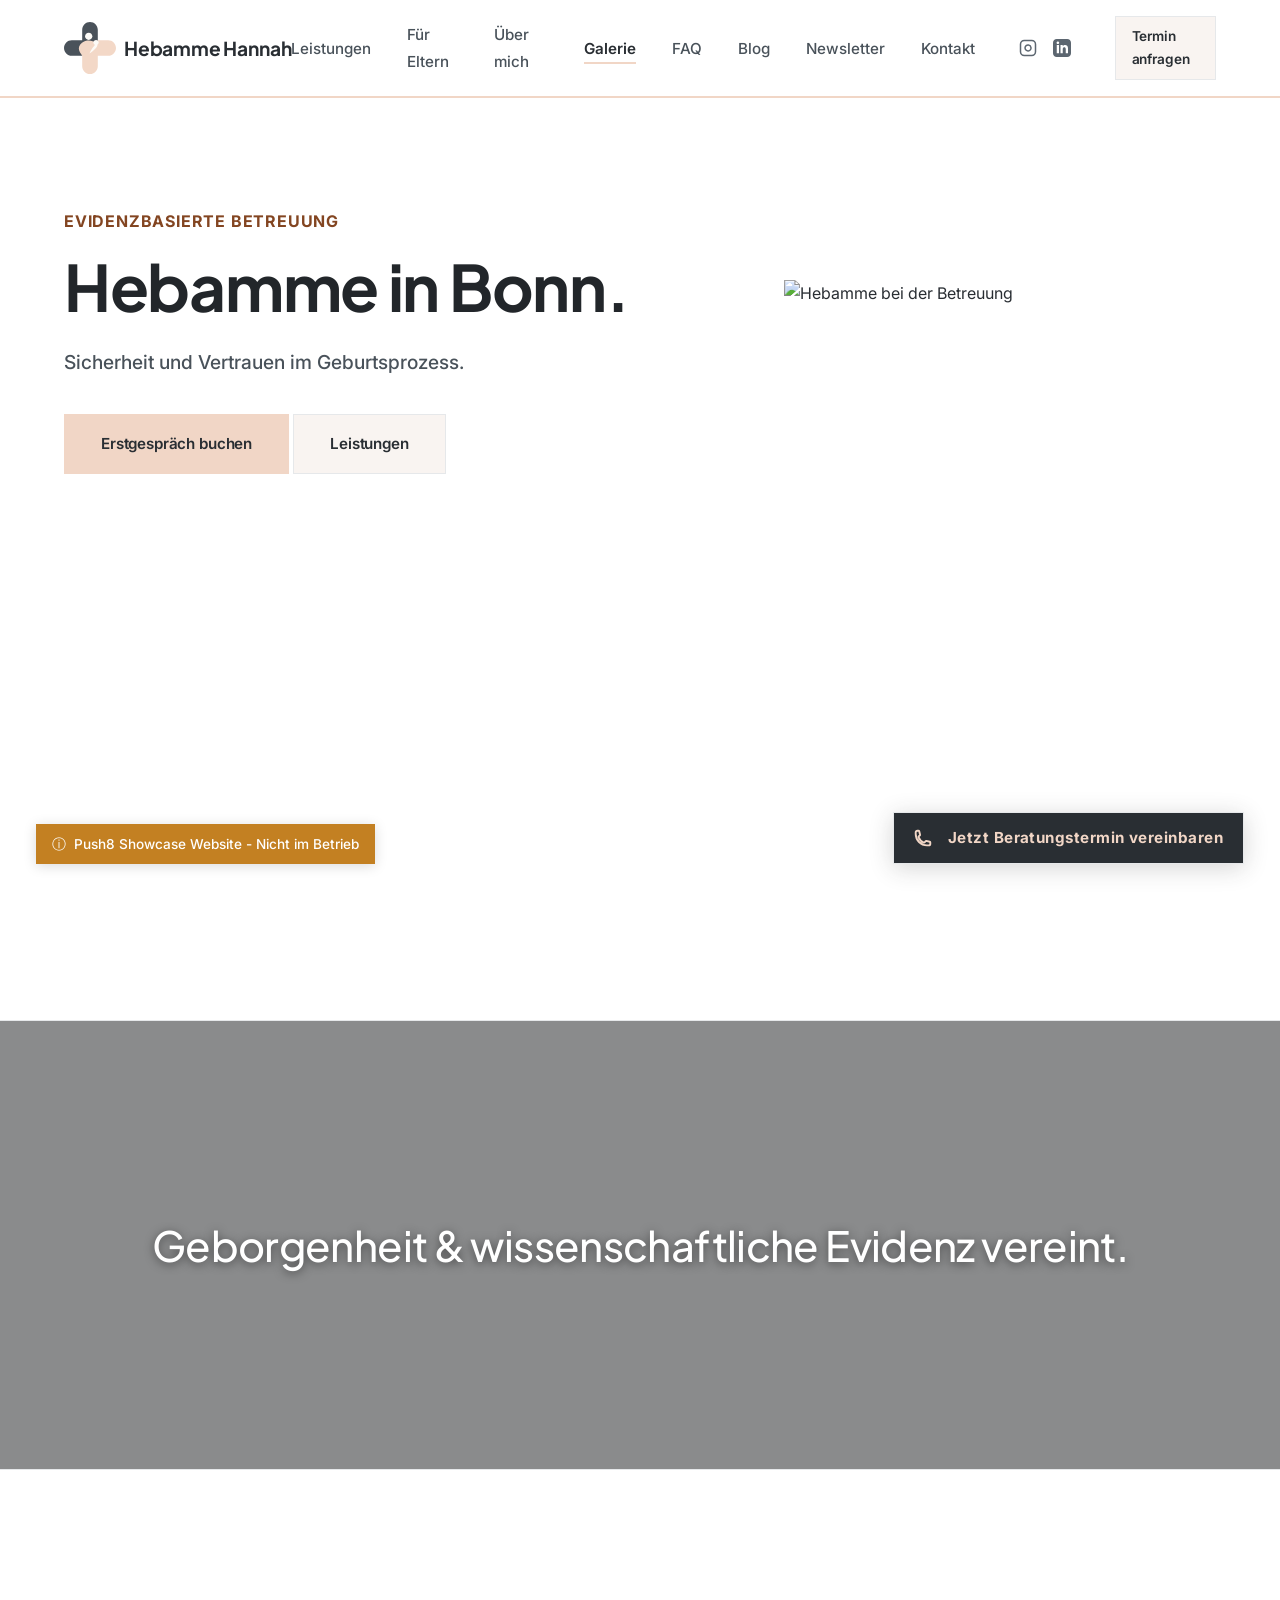
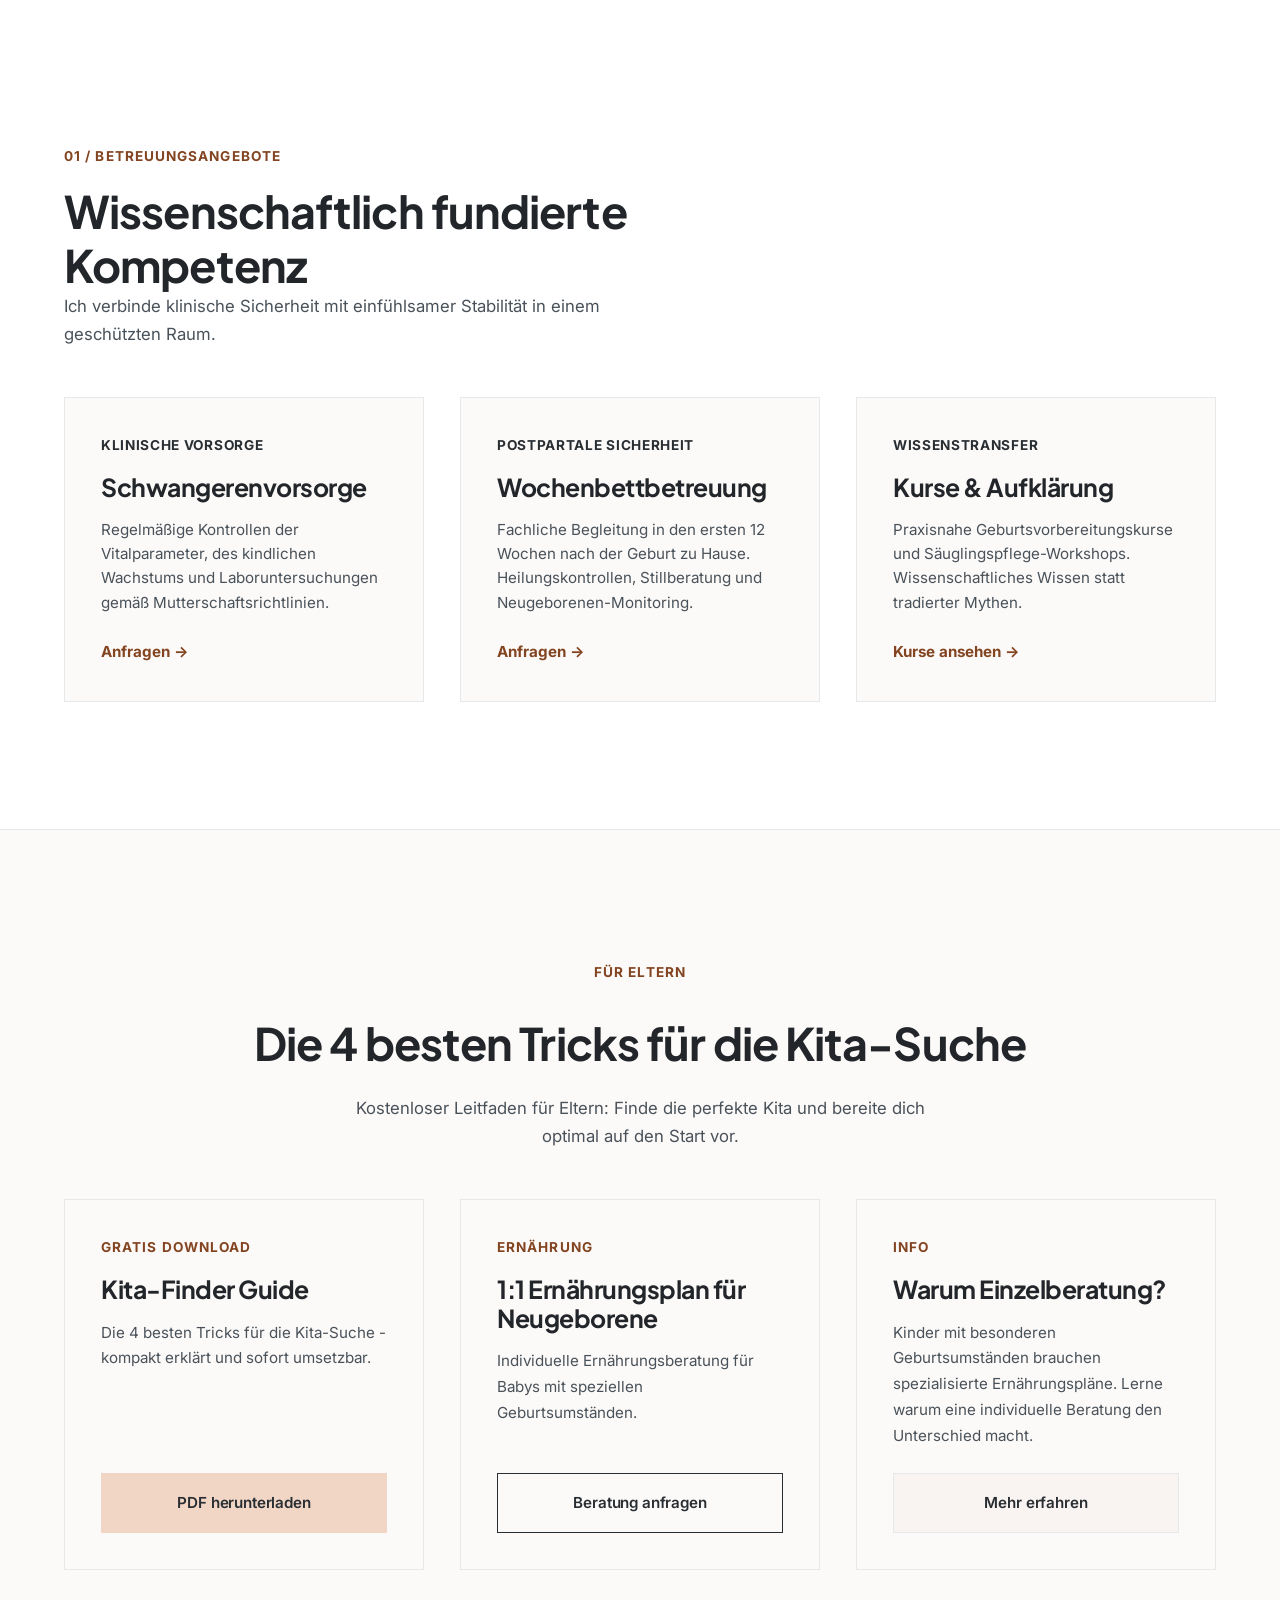
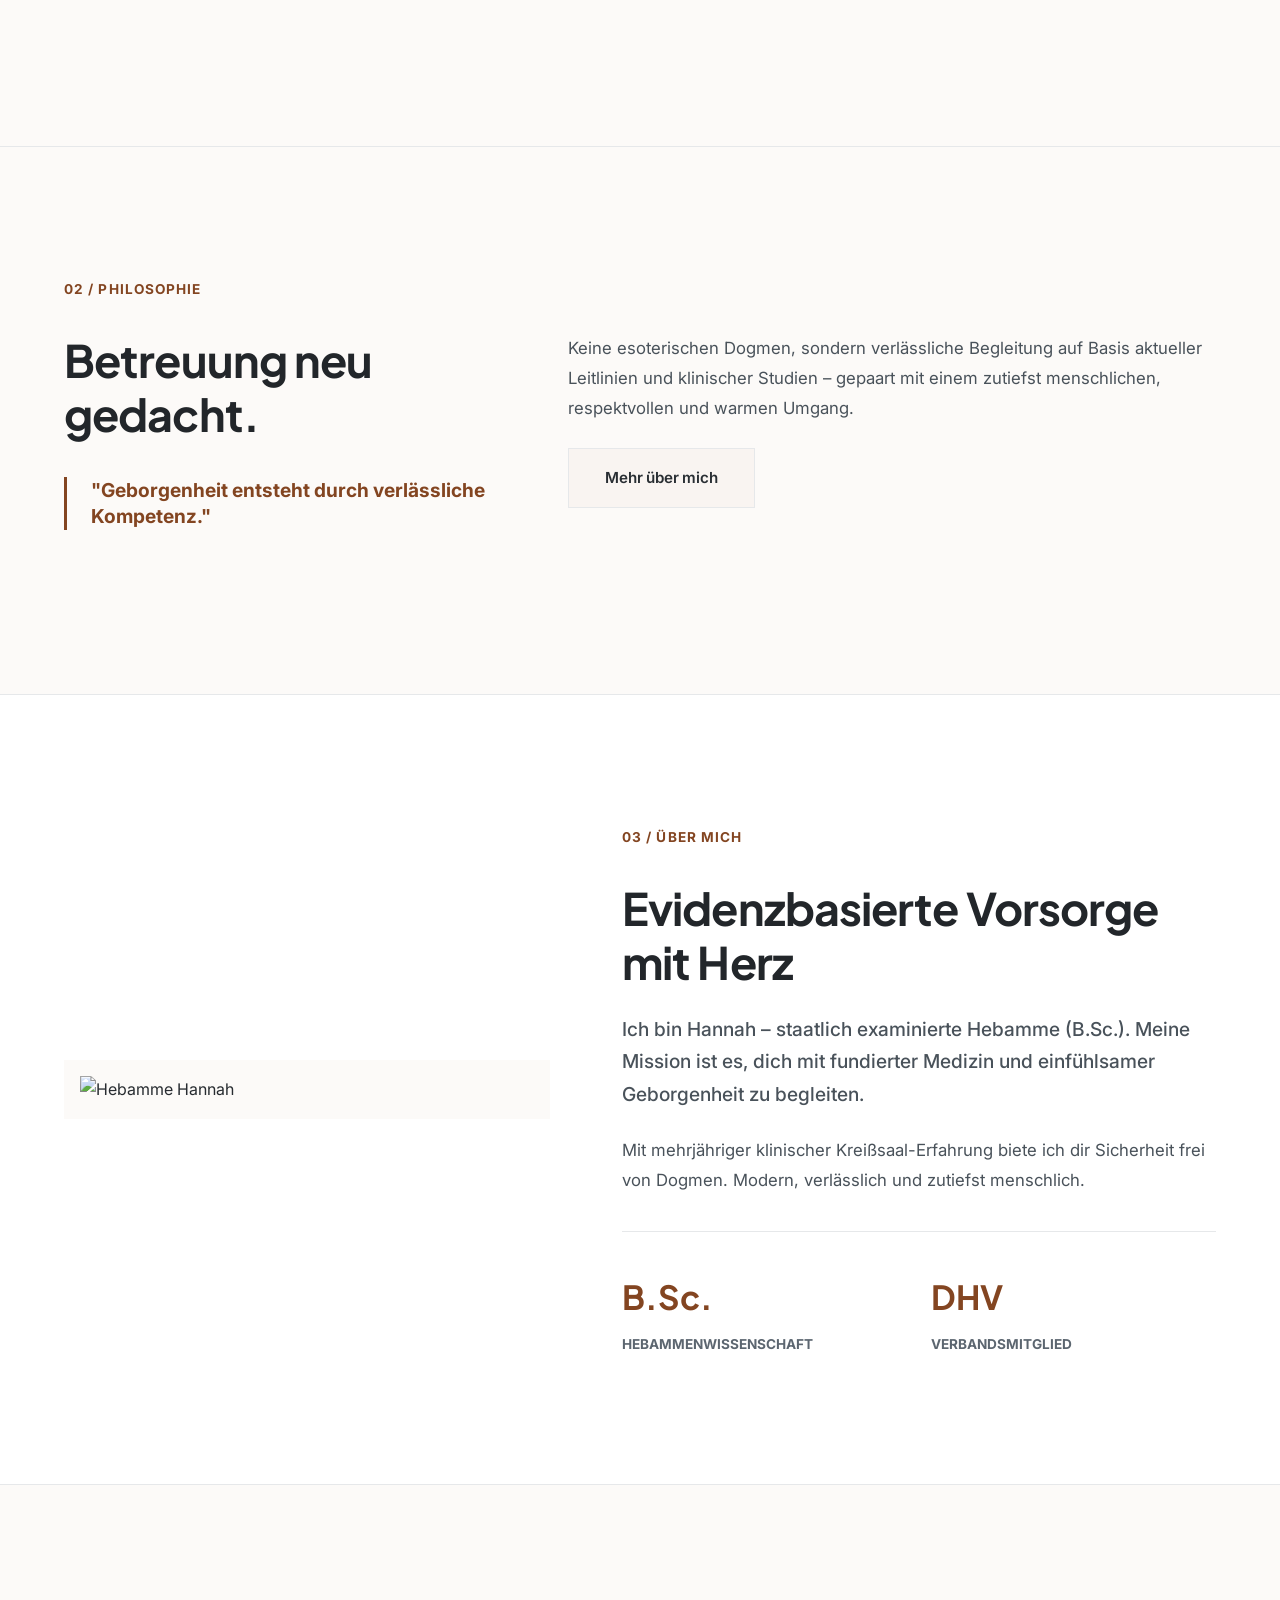
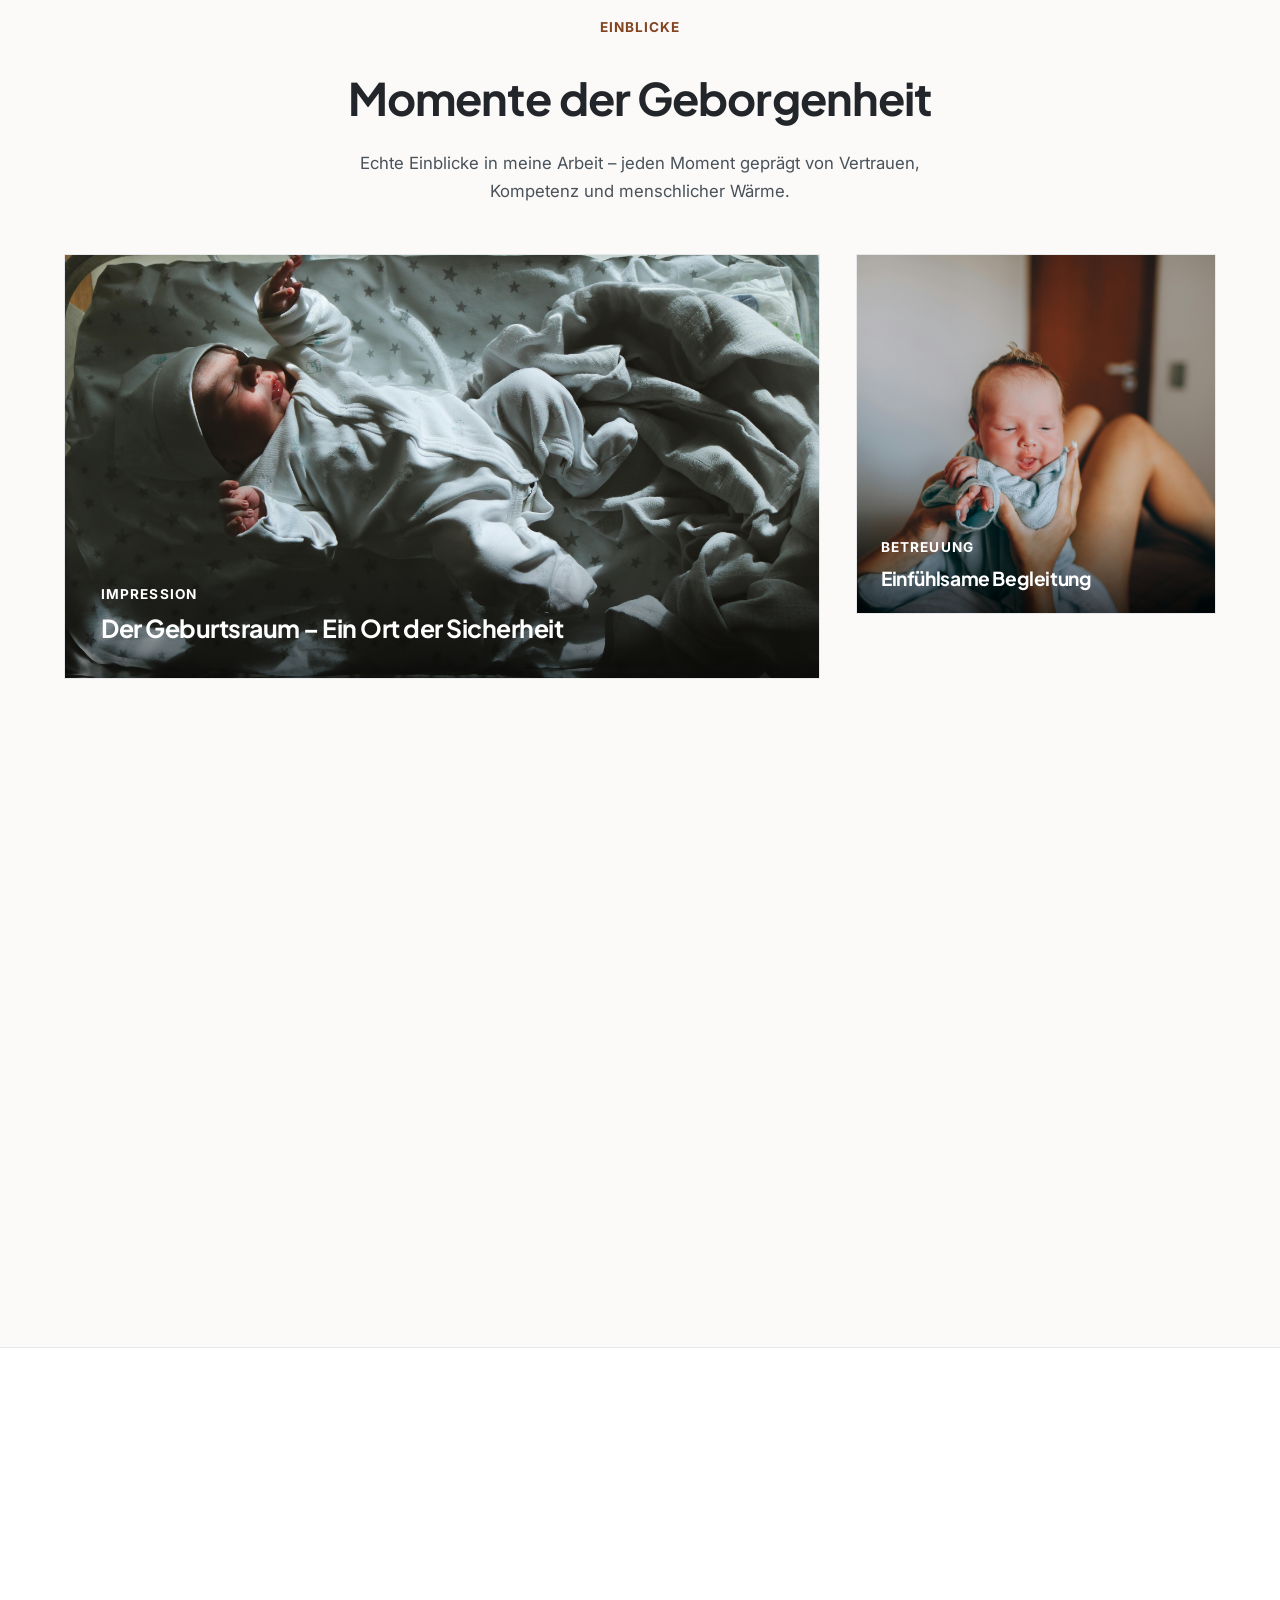
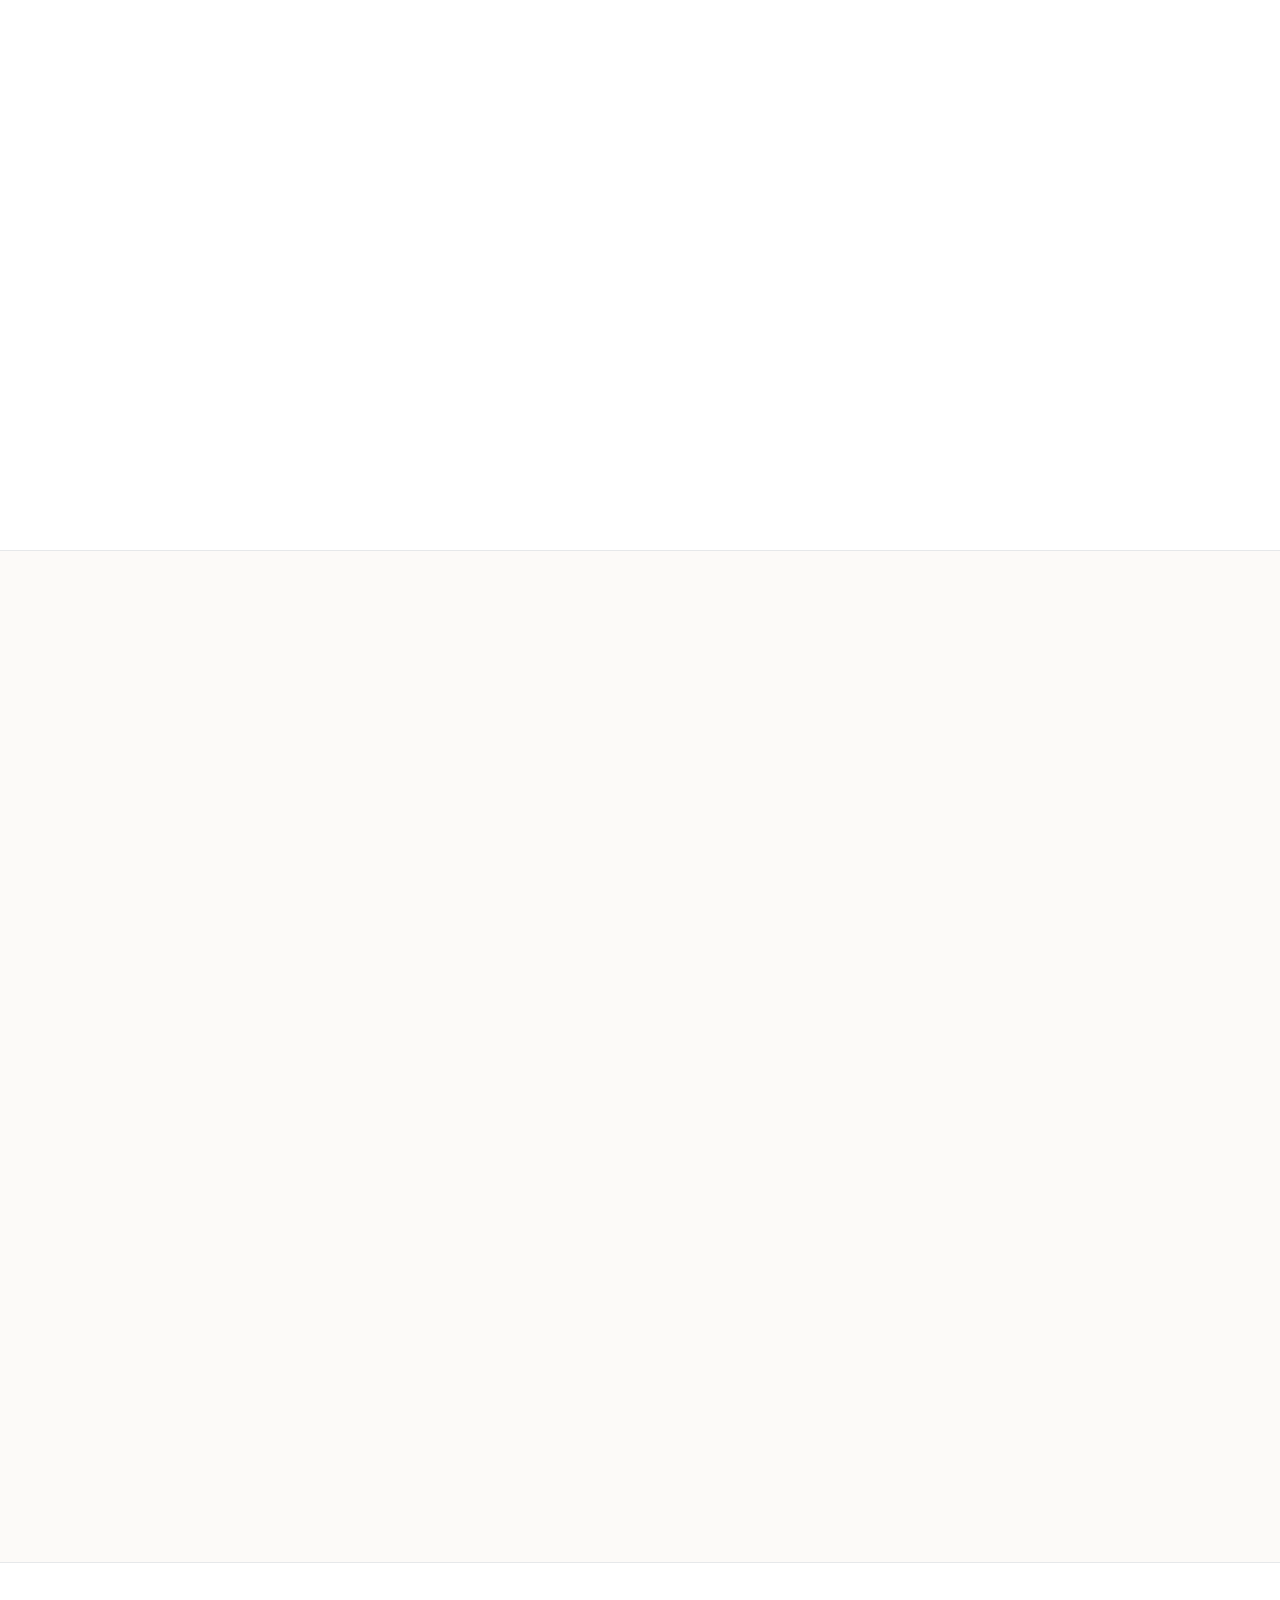
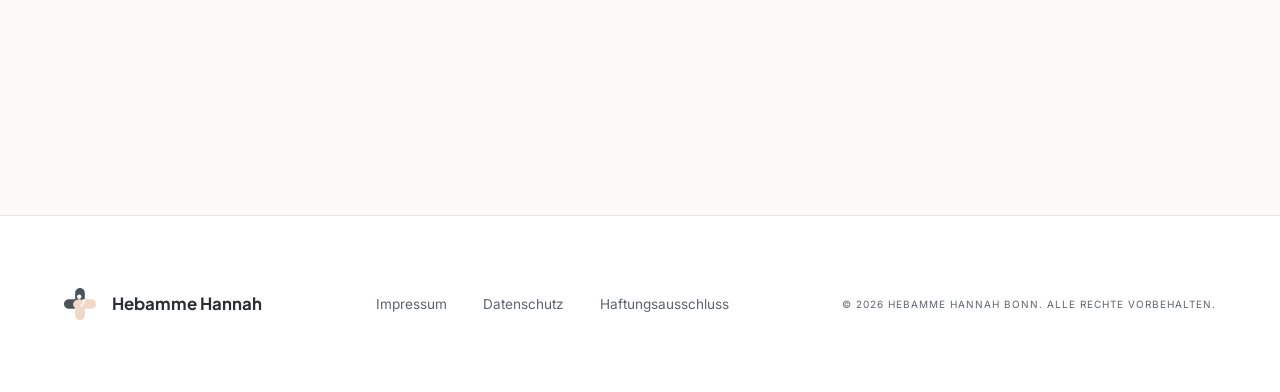
==== commit f7e81a46: "Add parents section with lead magnets, update navigation, add Geburt gallery images" ====
--- a/index.html
+++ b/index.html
@@ -42,10 +42,13 @@
       <nav aria-label="Hauptnavigation">
         <ul class="nav-menu">
           <li><a href="#services" class="nav-link">Leistungen</a></li>
+          <li><a href="#parents" class="nav-link">Für Eltern</a></li>
           <li><a href="#about" class="nav-link">Über mich</a></li>
+          <li><a href="#gallery" class="nav-link">Galerie</a></li>
           <li><a href="#faq" class="nav-link">FAQ</a></li>
           <li><a href="#blog" class="nav-link">Blog</a></li>
           <li><a href="#newsletter" class="nav-link">Newsletter</a></li>
+          <li><a href="#contact" class="nav-link">Kontakt</a></li>
           <li class="nav-socials" style="display: flex; gap: var(--space-200); align-items: center; margin: 0 var(--space-100);">
             <a href="https://instagram.com/hebamme.hannah" target="_blank" rel="noopener noreferrer" class="social-icon-link" aria-label="Instagram">
               <svg xmlns="http://www.w3.org/2000/svg" fill="none" viewBox="0 0 24 24" stroke="currentColor" stroke-width="2" style="width: 18px; height: 18px; display: block;">
@@ -76,16 +79,19 @@
           <div>
             <span class="reveal-line text-accent" style="font-weight: var(--weight-bold); letter-spacing: 0.05em; text-transform: uppercase;">EVIDENZBASIERTE BETREUUNG</span>
             <h1 class="reveal-line" style="font-family: var(--font-serif); font-size: clamp(2.5rem, 5vw, 4.5rem); line-height: 1.1; margin-top: var(--space-200); margin-bottom: var(--space-300);">
-              Strukturierte Begleitung.<br>Moderne Sicherheit.
+              Hebamme in Bonn.
             </h1>
-          </div>
-          <div style="margin-top: var(--space-600);">
             <p class="reveal-line text-lead" style="margin-bottom: var(--space-400);">
-              Deine evidenzbasierte Hebamme in Bonn. Vorsorge und feinfühlige Wochenbettbetreuung für einen geborgenen Start ins Leben – ganz ohne Dogmen.
+              Sicherheit und Vertrauen im Geburtsprozess.
             </p>
             <div class="reveal-line btn-row">
               <a href="#contact" class="btn btn--primary">Erstgespräch buchen</a>
               <a href="#services" class="btn btn--secondary">Leistungen</a>
+            </div>
+          </div>
+          <div class="hero-text">
+            <div style="position: relative; width: 100%; aspect-ratio: 1/1; overflow: hidden; margin-bottom: var(--space-400);">
+              <img src="Images/Hannah bei der Arbeit 1.png" alt="Hebamme bei der Betreuung" style="width: 100%; height: 100%; object-fit: cover;">
             </div>
           </div>
         </div>
@@ -156,6 +162,67 @@
       </div>
     </section>
 
+
+    <!-- --------------------------------------------------------------------------
+       Section 2b: Parents Info (Lead Magnet / Download Section)
+       -------------------------------------------------------------------------- -->
+    <section id="parents" class="section-padding" style="background-color: var(--color-bg-card); border-top: 1px solid var(--color-border);">
+      <div class="container">
+        <div class="reveal-on-scroll" style="text-align: center; margin-bottom: var(--space-500);">
+          <span class="tag">Für Eltern</span>
+          <h2 style="font-family: var(--font-serif); font-size: clamp(2rem, 3.5vw, 3rem); line-height: 1.2; margin-top: var(--space-200);">
+            Die 4 besten Tricks für die Kita-Suche
+          </h2>
+          <p class="text-muted" style="max-width: 600px; margin: var(--space-300) auto 0;">
+            Kostenloser Leitfaden für Eltern: Finde die perfekte Kita und bereite dich optimal auf den Start vor.
+          </p>
+        </div>
+        
+        <div class="grid-3col" style="margin-bottom: var(--space-500);">
+          <!-- Card 1: Kita-Suche PDF -->
+          <div class="card reveal-on-scroll" style="--reveal-delay: 0s;">
+            <div>
+              <span class="tag" style="margin-bottom: var(--space-200); display: block;">Gratis Download</span>
+              <h4 style="margin-bottom: var(--space-200);">Kita-Finder Guide</h4>
+              <p class="text-muted" style="font-size: var(--text-sm); margin-bottom: var(--space-300);">
+                Die 4 besten Tricks für die Kita-Suche - kompakt erklärt und sofort umsetzbar.
+              </p>
+            </div>
+            <div>
+              <a href="#" class="btn btn--primary btn--full">PDF herunterladen</a>
+            </div>
+          </div>
+          
+          <!-- Card 2: Ernährungsplan -->
+          <div class="card reveal-on-scroll" style="--reveal-delay: 0.15s;">
+            <div>
+              <span class="tag" style="margin-bottom: var(--space-200); display: block;">Ernährung</span>
+              <h4 style="margin-bottom: var(--space-200);">1:1 Ernährungsplan für Neugeborene</h4>
+              <p class="text-muted" style="font-size: var(--text-sm); margin-bottom: var(--space-300);">
+                Individuelle Ernährungsberatung für Babys mit speziellen Geburtsumständen.
+              </p>
+            </div>
+            <div>
+              <a href="#contact" class="btn btn--outline btn--full">Beratung anfragen</a>
+            </div>
+          </div>
+          
+          <!-- Card 3: Aufklärungsinfo -->
+          <div class="card reveal-on-scroll" style="--reveal-delay: 0.3s;">
+            <div>
+              <span class="tag" style="margin-bottom: var(--space-200); display: block;">Info</span>
+              <h4 style="margin-bottom: var(--space-200);">Warum Einzelberatung?</h4>
+              <p class="text-muted" style="font-size: var(--text-sm); margin-bottom: var(--space-300);">
+                Kinder mit besonderen Geburtsumständen brauchen spezialisierte Ernährungspläne. Lerne warum eine individuelle Beratung den Unterschied macht.
+              </p>
+            </div>
+            <div>
+              <a href="#contact" class="btn btn--secondary btn--full">Mehr erfahren</a>
+            </div>
+          </div>
+        </div>
+      </div>
+    </section>
 
     <!-- --------------------------------------------------------------------------
        Section 3: Philosophie & Asymmetrischer Content Block
@@ -190,7 +257,7 @@
     <section id="about" class="section-padding">
       <div class="container">
         <div class="about-grid">
-          <div class="reveal-on-scroll" style="position: relative; border: 1px solid var(--color-border); background-color: var(--color-bg-card); padding: var(--space-200); --reveal-delay: 0s;">
+          <div class="reveal-on-scroll" style="position: relative; background-color: var(--color-bg-card); padding: var(--space-200); --reveal-delay: 0s;">
             <img src="Images/Hannah.png" alt="Hebamme Hannah" style="width: 100%; height: auto; display: block; object-fit: cover; filter: grayscale(10%) contrast(102%);">
           </div>
           <div class="reveal-on-scroll" style="--reveal-delay: 0.15s;">
@@ -215,6 +282,59 @@
                 <div style="font-family: var(--font-serif); font-size: var(--text-2xl); font-weight: var(--weight-bold); color: var(--color-accent-text);">DHV</div>
                 <div style="font-size: var(--text-xs); color: var(--color-text-light); text-transform: uppercase; font-weight: var(--weight-bold); margin-top: var(--space-100);">Verbandsmitglied</div>
               </div>
+            </div>
+          </div>
+        </div>
+      </div>
+    </section>
+
+    <!-- --------------------------------------------------------------------------
+       Section 4: Emotionale Bildgalerie (Bento Pattern)
+       -------------------------------------------------------------------------- -->
+    <section id="gallery" class="section-padding" style="background-color: var(--color-bg-card); border-top: 1px solid var(--color-border);">
+      <div class="container">
+        <div class="reveal-on-scroll" style="text-align: center; margin-bottom: var(--space-500);">
+          <span class="tag">Einblicke</span>
+          <h2 style="font-family: var(--font-serif); font-size: clamp(2rem, 3.5vw, 3rem); line-height: 1.2; margin-top: var(--space-200);">
+            Momente der Geborgenheit
+          </h2>
+          <p class="text-muted" style="max-width: 600px; margin: var(--space-300) auto 0;">Echte Einblicke in meine Arbeit – jeden Moment geprägt von Vertrauen, Kompetenz und menschlicher Wärme.</p>
+        </div>
+        
+        <div class="bento-grid reveal-on-scroll" style="--reveal-delay: 0.1s;">
+          <!-- Gallery Item 1 - Wide -->
+          <div class="bento-item span-8 bento-wide reveal-on-scroll" style="--reveal-delay: 0s; position: relative; min-height: 280px; overflow: hidden;">
+            <img src="Images/Geburt/pexels-esma-karagoz-232225453-12328200.jpg" alt="Geburtsraum mit warmem Licht" style="width: 100%; height: 100%; object-fit: cover; position: absolute; top: 0; left: 0;">
+            <div style="position: absolute; bottom: 0; left: 0; right: 0; background: linear-gradient(to top, rgba(0,0,0,0.6), transparent); padding: var(--space-400);">
+              <span class="tag" style="color: #fff; margin-bottom: var(--space-100); display: inline-block;">Impression</span>
+              <h4 style="color: #fff; margin-bottom: 0;">Der Geburtsraum – Ein Ort der Sicherheit</h4>
+            </div>
+          </div>
+          
+          <!-- Gallery Item 2 - Square -->
+          <div class="bento-item span-4 bento-square reveal-on-scroll" style="--reveal-delay: 0.1s; position: relative; min-height: 280px; overflow: hidden;">
+            <img src="Images/Geburt/pexels-helenalopes-6969086.jpg" alt="Hebamme bei der Betreuung" style="width: 100%; height: 100%; object-fit: cover; position: absolute; top: 0; left: 0;">
+            <div style="position: absolute; bottom: 0; left: 0; right: 0; background: linear-gradient(to top, rgba(0,0,0,0.7), transparent); padding: var(--space-300);">
+              <span class="tag" style="color: #fff; margin-bottom: var(--space-100); display: inline-block;">Betreuung</span>
+              <h5 style="color: #fff; margin-bottom: 0;">Einfühlsame Begleitung</h5>
+            </div>
+          </div>
+          
+          <!-- Gallery Item 3 - Portrait -->
+          <div class="bento-item span-4 bento-portrait reveal-on-scroll" style="--reveal-delay: 0.2s; position: relative; min-height: 320px; overflow: hidden;">
+            <img src="Images/Hannah bei der Arbeit 2.png" alt="Medizinische Ausstattung" style="width: 100%; height: 100%; object-fit: cover; position: absolute; top: 0; left: 0;">
+            <div style="position: absolute; bottom: 0; left: 0; right: 0; background: linear-gradient(to top, rgba(0,0,0,0.6), transparent); padding: var(--space-300);">
+              <span class="tag" style="color: #fff; margin-bottom: var(--space-100); display: inline-block;">Ausstattung</span>
+              <h5 style="color: #fff; margin-bottom: 0;">Modern & sicher</h5>
+            </div>
+          </div>
+          
+          <!-- Gallery Item 4 - Card -->
+          <div class="bento-item span-8 bento-card reveal-on-scroll" style="--reveal-delay: 0.3s; position: relative; min-height: 280px; overflow: hidden;">
+            <img src="Images/Geburt/pexels-ron-lach-9841339.jpg" alt="Wochenbettbetreuung" style="width: 100%; height: 100%; object-fit: cover; position: absolute; top: 0; left: 0;">
+            <div style="position: absolute; bottom: 0; left: 0; right: 0; background: linear-gradient(to top, rgba(0,0,0,0.65), transparent); padding: var(--space-400);">
+              <span class="tag" style="color: #fff; margin-bottom: var(--space-100); display: inline-block;">Wochenbett</span>
+              <h4 style="color: #fff; margin-bottom: 0;">Geborgenheit nach der Geburt – zu Hause</h4>
             </div>
           </div>
         </div>
@@ -534,6 +654,12 @@
     </div>
   </footer>
 
+  <!-- Showcase Website Info Banner -->
+  <div class="showcase-banner">
+    <span class="showcase-banner__icon">ⓘ</span>
+    <span class="showcase-banner__text">Push8 Showcase Website - Nicht im Betrieb</span>
+  </div>
+
   <!-- Floating Mobile-First CTA Phone Widget (Sticky, Hardware-Accelerated) -->
   <a href="tel:+491234567890" class="phone-widget" aria-label="Jetzt Beratungstermin vereinbaren">
     <span class="phone-widget__icon">
--- a/index.css
+++ b/index.css
@@ -60,7 +60,7 @@
   /* Generous Spacing - 8pt Grid with enhanced White Space */
   --space-100: 8px;
   --space-200: 16px;
-  --space-250: 20px; /* Missing spacer token for button and tag paddings */
+  --space-250: 20px;
   --space-300: 24px;
   --space-400: 36px;
   --space-500: 48px;
@@ -68,50 +68,34 @@
   --space-700: 96px;
   --space-800: 144px;
 
-  /* Architectural Sharp Edges (Enforcing High-End Clinic Vibe) */
+  /* Architectural Sharp Edges */
   --radius-sm: 0px;
   --radius-md: 0px;
   --radius-lg: 0px;
 
-  /* ---------------------------------------------------------
-     60-30-10 COLOR SYSTEM (Logo-Sync Realignment)
-     --------------------------------------------------------- */
-  
-  /* 60% DOMINANT: Clean Clinic White Canvas & Soft Off-White */
-  --color-bg-main: hsl(0, 0%, 100%);          /* Pure White (Max space) */
-  --color-bg-card: hsl(40, 33%, 98%);          /* Soft Ivory Cream (#FDFBF7) */
-  --color-border:  hsl(210, 10%, 91%);          /* Ultra-subtle clinical slate line */
-
-  /* 30% SECONDARY: Stark structural slate charcoal for text and boundaries (Logo synced) */
-  --color-text-main:   hsl(210, 11%, 18%);       /* Deep Slate Charcoal (#2B2D2F) */
-  --color-text-muted:  hsl(210, 10%, 32%);       /* Medium Slate Charcoal (#4A525A) */
-  --color-text-light:  hsl(210, 10%, 40%);       /* Light support slate (#5D6670) - Upgraded to 5.83:1 WCAG AA */
-  --color-neutral-dark: hsl(210, 11%, 15%);      /* Main slate black */
-
-  /* 10% ACCENT SYSTEM: Soft Earthy Warm Beige (Logo synced) & Active highlights */
-  --color-accent-base:  hsl(22, 60%, 86%);       /* Earthy Warm Beige (#F3D8C7) */
-  --color-accent-light: hsl(22, 60%, 95%);       /* Extra light highlight cream */
-  --color-accent-deep:  hsl(22, 50%, 75%);       /* Accent deep beige (hover active) */
-  --color-accent-text:  hsl(22, 60%, 32%);       /* Deeper Earthy Terracotta Clay (#854420) - 7.2:1 WCAG AAA text color */
-  
-  /* Soft warm cream-beige for secondary button / badge backgrounds */
-  --color-bg-soft:      hsl(22, 40%, 96%);       /* Soft Beige Accent block (#F9F3EE) */
-
-  /* Supporting accents (calming Sage used extremely sparingly) */
-  --color-sage-base:    hsl(140, 15%, 45%);     /* Structured Sage */
-  --color-sage-light:   hsl(140, 15%, 95%);     /* Background light sage */
-
-  /* System Status Colors */
+  /* 60-30-10 COLOR SYSTEM */
+  --color-bg-main: hsl(0, 0%, 100%);
+  --color-bg-card: hsl(40, 33%, 98%);
+  --color-border:  hsl(210, 10%, 91%);
+  --color-text-main:   hsl(210, 11%, 18%);
+  --color-text-muted:  hsl(210, 10%, 32%);
+  --color-text-light:  hsl(210, 10%, 40%);
+  --color-neutral-dark: hsl(210, 11%, 15%);
+  --color-accent-base:  hsl(22, 60%, 86%);
+  --color-accent-light: hsl(22, 60%, 95%);
+  --color-accent-deep:  hsl(22, 50%, 75%);
+  --color-accent-text:  hsl(22, 60%, 32%);
+  --color-bg-soft:      hsl(22, 40%, 96%);
+  --color-sage-base:    hsl(140, 15%, 45%);
+  --color-sage-light:   hsl(140, 15%, 95%);
   --color-success: hsl(140, 40%, 35%);
   --color-warning: hsl(35, 70%, 45%);
   --color-danger:  hsl(0, 65%, 45%);
-
-  /* Transitions */
   --transition-smooth: all 0.25s cubic-bezier(0.2, 0.8, 0.2, 1);
 }
 
 /* --------------------------------------------------------------------------
-   2. Typography System (Highly structured, clean alignments)
+   2. Typography System
    -------------------------------------------------------------------------- */
 h1, h2, h3, h4, h5, h6 {
   font-family: var(--font-serif);
@@ -141,11 +125,11 @@
 }
 
 .text-muted {
-  color: var(--color-text-muted); /* Upgraded for solid AAA readability */
+  color: var(--color-text-muted);
 }
 
 .text-accent {
-  color: var(--color-accent-text); /* 7.2:1 WCAG AAA contrast */
+  color: var(--color-accent-text);
 }
 
 /* --------------------------------------------------------------------------
@@ -175,15 +159,20 @@
   }
 }
 
-@media (max-width: 768px) {
+@media (max-width: 600px) {
   .grid-3col {
     grid-template-columns: 1fr;
     gap: var(--space-300);
   }
 }
 
+.grid-3col img {
+  max-width: 100%;
+  height: auto;
+}
+
 /* --------------------------------------------------------------------------
-   4. Bento Grid (Stark structural borders & massive breathing space)
+   4. Bento Grid
    -------------------------------------------------------------------------- */
 .bento-grid {
   display: grid;
@@ -200,6 +189,8 @@
   justify-content: space-between;
   border-radius: var(--radius-lg);
   transition: var(--transition-smooth);
+  position: relative;
+  overflow: hidden;
 }
 
 .bento-item:hover {
@@ -207,7 +198,14 @@
   box-shadow: 0 16px 40px rgba(0, 0, 0, 0.03);
 }
 
-/* Bento Ratio Approximations */
+.bento-item img {
+  transition: transform 0.4s cubic-bezier(0.16, 1, 0.3, 1);
+}
+
+.bento-item:hover img {
+  transform: scale(1.03);
+}
+
 .bento-square   { aspect-ratio: 1 / 1; }
 .bento-wide     { aspect-ratio: 16 / 9; }
 .bento-portrait { aspect-ratio: 4 / 5; }
@@ -241,10 +239,8 @@
 }
 
 /* --------------------------------------------------------------------------
-   5. Components (Highly functional, geometric, high-contrast)
+   5. Components
    -------------------------------------------------------------------------- */
-
-/* Premium Structural Buttons */
 .btn {
   display: inline-flex;
   align-items: center;
@@ -263,17 +259,15 @@
   letter-spacing: -0.01em;
 }
 
-/* 10% Accent CTA - Vibrant Terracotta */
 .btn--primary {
   background-color: var(--color-accent-base);
-  color: var(--color-text-main); /* Changed from white to deep slate for 8.9:1 WCAG AAA contrast */
+  color: var(--color-text-main);
 }
 
 .btn--primary:hover {
   background-color: var(--color-accent-deep);
 }
 
-/* 30% Secondary CTA - Charcoal */
 .btn--secondary {
   background-color: var(--color-bg-soft);
   color: var(--color-text-main);
@@ -284,7 +278,6 @@
   background-color: var(--color-border);
 }
 
-/* Outline CTA */
 .btn--outline {
   background-color: transparent;
   border: 1px solid var(--color-text-main);
@@ -295,7 +288,6 @@
   background-color: var(--color-bg-soft);
 }
 
-/* Button Utility Scale-Ups & Containers */
 .btn--sm {
   min-height: 38px !important;
   padding: var(--space-100) var(--space-200) !important;
@@ -314,7 +306,6 @@
   margin-top: var(--space-200);
 }
 
-/* Clean Form Controls */
 .form-group {
   margin-bottom: var(--space-300);
 }
@@ -345,7 +336,6 @@
   border-color: var(--color-text-main);
 }
 
-/* Minimal Badges */
 .badge {
   display: inline-flex;
   padding: var(--space-100) var(--space-200);
@@ -353,7 +343,7 @@
   font-weight: var(--weight-semibold);
   border-radius: var(--radius-sm);
   background-color: var(--color-accent-light);
-  color: var(--color-accent-text); /* Upgraded to Earthy Clay for perfect 7.2:1 AAA contrast */
+  color: var(--color-accent-text);
 }
 
 .badge--secondary {
@@ -362,13 +352,12 @@
   border: 1px solid var(--color-border);
 }
 
-/* Global Tag Indicator Component */
 .tag {
   display: inline-block;
   font-family: var(--font-body);
   font-size: var(--text-xs);
   font-weight: var(--weight-bold);
-  color: var(--color-accent-text); /* Deeper Terracotta Clay */
+  color: var(--color-accent-text);
   text-transform: uppercase;
   letter-spacing: 0.08em;
   margin-bottom: var(--space-200);
@@ -381,7 +370,6 @@
   margin-right: auto;
 }
 
-/* Global Section Header Layout */
 .section-header {
   margin-bottom: var(--space-500);
   max-width: 800px;
@@ -393,12 +381,11 @@
   margin-right: auto;
 }
 
-/* Modern Card Component & Hover States */
 .card {
   display: flex;
   flex-direction: column;
   justify-content: space-between;
-  border-radius: var(--radius-md); /* Sharp edges (0px) */
+  border-radius: var(--radius-md);
   border: 1px solid var(--color-border);
   background-color: var(--color-bg-card);
   padding: var(--space-400);
@@ -411,12 +398,11 @@
 
 .card:hover {
   transform: translateY(-8px);
-  border-color: var(--color-accent-base); /* Logo Warm Beige highlight */
+  border-color: var(--color-accent-base);
   box-shadow: 0 20px 40px rgba(133, 68, 32, 0.04), 
               0 1px 3px rgba(0, 0, 0, 0.01);
 }
 
-/* Accent link text arrow micro-animation inside card on hover */
 .card .text-accent {
   transition: transform 0.3s cubic-bezier(0.2, 0.8, 0.2, 1);
 }
@@ -428,8 +414,6 @@
 /* --------------------------------------------------------------------------
    6. Motion & loading states
    -------------------------------------------------------------------------- */
-
-/* Viewport Scroll-Driven Animations */
 .reveal-on-scroll {
   opacity: 0;
   transform: translateY(40px);
@@ -444,25 +428,31 @@
   transform: translateY(0);
 }
 
-/* Paragraph Reveal */
 .hero-reveal {
-  overflow: hidden;
+  overflow: visible;
 }
 
 .reveal-line {
   display: block;
-  opacity: 0;
   transform: translateY(40px);
 }
 
 @media (prefers-reduced-motion: no-preference) {
   .reveal-line {
+    opacity: 0;
     animation: line-reveal 0.6s cubic-bezier(0.16, 1, 0.3, 1) forwards;
   }
 
   .reveal-line:nth-child(1) { animation-delay: 0.05s; }
   .reveal-line:nth-child(2) { animation-delay: 0.15s; }
   .reveal-line:nth-child(3) { animation-delay: 0.25s; }
+}
+
+@media (prefers-reduced-motion: reduce) {
+  .reveal-line {
+    opacity: 1;
+    transform: translateY(0);
+  }
 }
 
 @keyframes line-reveal {
@@ -472,7 +462,6 @@
   }
 }
 
-/* Skeleton Screens */
 .skeleton {
   background: var(--color-bg-soft);
   border-radius: var(--radius-sm);
@@ -498,7 +487,6 @@
   100% { background-position: -200% 0; }
 }
 
-/* Structured Minimal Empty State */
 .empty-state {
   display: flex;
   flex-direction: column;
@@ -559,13 +547,14 @@
   margin-bottom: var(--space-800);
   border-top: 1px solid var(--color-border);
   border-bottom: 1px solid var(--color-border);
-  clip-path: inset(0); /* Clean crop boundary for fixed viewport child */
+  clip-path: inset(0);
   background-color: var(--color-bg-main);
   overflow: hidden;
+  z-index: 1;
 }
 
 .video-banner video {
-  position: fixed; /* Fix video to viewport for parallax scrolling */
+  position: absolute;
   top: 0;
   left: 0;
   width: 100%;
@@ -576,13 +565,6 @@
   pointer-events: none;
 }
 
-/* Touch Fallback to avoid iOS layout jumping */
-@media (pointer: coarse) {
-  .video-banner video {
-    position: absolute;
-  }
-}
-
 .video-banner::after {
   content: '';
   position: absolute;
@@ -590,26 +572,67 @@
   left: 0;
   width: 100%;
   height: 100%;
-  background: rgba(43, 45, 47, 0.35); /* Soft deep slate dimming overlay for perfect WCAG compliance */
+  background: rgba(43, 45, 47, 0.55);
   pointer-events: none;
   z-index: 2;
 }
 
 .parallax-quote {
+  position: absolute;
+  top: 50%;
+  left: 50%;
+  transform: translate(-50%, -50%);
   font-family: var(--font-serif);
-  font-size: clamp(1.6rem, 3.5vw, 2.6rem); /* Breathtaking responsive visual scale */
+  font-size: clamp(1.6rem, 3.5vw, 2.6rem);
   color: #FFFFFF;
   font-weight: var(--weight-medium);
   letter-spacing: -0.015em;
   line-height: 1.25;
-  text-shadow: 0 4px 20px rgba(0, 0, 0, 0.35); /* Deep high-contrast shadow for absolute premium clarity */
+  text-shadow: 0 2px 10px rgba(0, 0, 0, 0.5);
   margin: 0;
   z-index: 3;
-}
-
-/* --------------------------------------------------------------------------
-   9. Floating Action Widget (Mobile-First Optimized CTA)
-   -------------------------------------------------------------------------- */
+  text-align: center;
+  width: 100%;
+  padding: 0 var(--space-300);
+}
+
+/* -------------------------------------------------------------------------- */
+/* 9a. Showcase Website Info Banner */
+/* -------------------------------------------------------------------------- */
+.showcase-banner {
+  position: fixed;
+  bottom: var(--space-400);
+  left: var(--space-400);
+  z-index: 1000;
+  display: flex;
+  align-items: center;
+  gap: var(--space-100);
+  background-color: hsl(35, 70%, 45%);
+  color: #fff;
+  padding: 8px 16px;
+  font-family: var(--font-body);
+  font-size: var(--text-xs);
+  font-weight: var(--weight-medium);
+  border-radius: 0px;
+  box-shadow: 0 2px 12px rgba(0, 0, 0, 0.15);
+}
+
+.showcase-banner__icon {
+  font-size: 14px;
+}
+
+@media (max-width: 768px) {
+  .showcase-banner {
+    bottom: calc(var(--space-300) + 70px);
+    left: var(--space-300);
+    font-size: 10px;
+    padding: 6px 12px;
+  }
+}
+
+/* -------------------------------------------------------------------------- */
+/* 9. Floating Action Widget (Mobile-First Optimized CTA) */
+/* -------------------------------------------------------------------------- */
 .phone-widget {
   position: fixed;
   bottom: var(--space-400);
@@ -618,10 +641,10 @@
   display: flex;
   align-items: center;
   gap: var(--space-200);
-  background-color: var(--color-text-main); /* Deep Slate #2B2D2F */
-  color: var(--color-accent-base); /* Earthy Beige #F3D8C7 */
+  background-color: var(--color-text-main);
+  color: var(--color-accent-base);
   padding: 12px 20px;
-  border-radius: 0px; /* Sharp corners */
+  border-radius: 0px;
   text-decoration: none;
   box-shadow: 0 4px 24px rgba(43, 45, 47, 0.2);
   font-family: var(--font-body);
@@ -629,12 +652,13 @@
   font-size: var(--text-sm);
   transition: transform 0.2s ease, background-color 0.2s ease, box-shadow 0.2s ease;
   border: 1px solid var(--color-border);
+  visibility: visible;
 }
 
 .phone-widget:hover {
   transform: translateY(-3px);
   box-shadow: 0 8px 32px rgba(43, 45, 47, 0.3);
-  background-color: #1e2022; /* Sleek tactile response */
+  background-color: #1e2022;
 }
 
 .phone-widget__icon {
@@ -655,12 +679,12 @@
   white-space: nowrap;
 }
 
-/* Mobile First collapse query */
 @media (max-width: 480px) {
   .phone-widget {
     bottom: var(--space-300);
     right: var(--space-300);
     padding: 10px 14px;
+    display: flex;
   }
   
   .phone-widget__text::before {
@@ -672,10 +696,70 @@
   }
 }
 
-
+@media (max-width: 768px) {
+  .phone-widget {
+    bottom: var(--space-300);
+    right: var(--space-300);
+    width: 56px;
+    height: 56px;
+    border-radius: 50% !important;
+    padding: 0;
+    justify-content: center;
+    align-items: center;
+    box-shadow: 0 8px 24px rgba(43, 45, 47, 0.25);
+    display: flex !important;
+    visibility: visible;
+  }
+  
+  .phone-widget__text {
+    display: none !important;
+  }
+  
+  .phone-widget__icon {
+    width: 24px;
+    height: 24px;
+    margin: 0;
+  }
+}
+
+@media (prefers-reduced-motion: no-preference) {
+  .phone-widget {
+    animation: widget-pulse 3s infinite ease-in-out;
+  }
+  
+  .phone-widget::before {
+    animation: phone-ripple-wave 4s infinite cubic-bezier(0.16, 1, 0.3, 1);
+  }
+}
+
+@keyframes widget-pulse {
+  0%, 100% {
+    transform: scale(1);
+    box-shadow: 0 8px 24px rgba(43, 45, 47, 0.25);
+  }
+  50% {
+    transform: scale(1.06) translateY(-2px);
+    box-shadow: 0 12px 32px rgba(43, 45, 47, 0.35);
+  }
+}
+
+@keyframes phone-ripple-wave {
+  0% {
+    transform: scale(1);
+    opacity: 0.55;
+  }
+  50% {
+    transform: scale(1.55);
+    opacity: 0;
+  }
+  100% {
+    transform: scale(1.55);
+    opacity: 0;
+  }
+}
 
 /* --------------------------------------------------------------------------
-   11. Native Hebammen FAQ Accordion Section
+   10. FAQ Accordion
    -------------------------------------------------------------------------- */
 .faq-list {
   max-width: 1000px;
@@ -709,15 +793,14 @@
   font-weight: var(--weight-semibold);
   color: var(--color-text-main);
   cursor: pointer;
-  list-style: none; /* Hide default chrome disclosure arrow */
+  list-style: none;
   user-select: none;
 }
 
 .faq-item summary::-webkit-details-marker {
-  display: none; /* Hide default safari disclosure arrow */
-}
-
-/* Typographic Plus/Minus Indicators */
+  display: none;
+}
+
 .faq-item summary::after {
   content: '+';
   font-family: var(--font-body);
@@ -733,11 +816,11 @@
 }
 
 .faq-item details[open] summary::after {
-  content: '−'; /* High-end typographic minus symbol */
+  content: '−';
 }
 
 .faq-item details[open] {
-  background-color: var(--color-bg-card); /* Soft Ivy Cream highlight on active state */
+  background-color: var(--color-bg-card);
 }
 
 .faq-content {
@@ -748,7 +831,7 @@
 }
 
 /* --------------------------------------------------------------------------
-   12. Dedicated Evidence-Based Blog System
+   11. Blog System
    -------------------------------------------------------------------------- */
 .blog-filters {
   display: flex;
@@ -778,7 +861,7 @@
 }
 
 .blog-card {
-  background-color: var(--color-bg-card); /* Soft Ivory Cream (#FDFBF7) */
+  background-color: var(--color-bg-card);
   border: 1px solid var(--color-border);
   display: flex;
   flex-direction: column;
@@ -788,7 +871,7 @@
 
 .blog-card:hover {
   border-color: var(--color-text-muted);
-  transform: translateY(-4px); /* Premium subtle lift */
+  transform: translateY(-4px);
   box-shadow: 0 12px 30px rgba(0, 0, 0, 0.02);
 }
 
@@ -811,7 +894,7 @@
 }
 
 .blog-card__tag {
-  color: var(--color-accent-text); /* Terracotta Clay */
+  color: var(--color-accent-text);
 }
 
 .blog-card__time {
@@ -860,22 +943,30 @@
 }
 
 /* --------------------------------------------------------------------------
-   13. Global Brand Header & Navigation Layout
+   12. Header & Navigation
    -------------------------------------------------------------------------- */
 .brand-header {
-  position: sticky;
+  position: fixed;
   top: 0;
-  z-index: 100;
+  left: 0;
+  right: 0;
+  z-index: 9999;
   padding: var(--space-200) 0;
-  background: rgba(255, 255, 255, 0.9);
+  background: rgba(255, 255, 255, 0.95);
   backdrop-filter: blur(12px);
-  border-bottom: 2px solid var(--color-accent-base); /* Sleek beige brand bottom indicator line */
+  border-bottom: 2px solid var(--color-accent-base);
+}
+
+main {
+  padding-top: 80px;
 }
 
 .nav-container {
   display: flex;
   justify-content: space-between;
   align-items: center;
+  z-index: 201;
+  position: relative;
 }
 
 .logo {
@@ -884,6 +975,7 @@
   gap: var(--space-100);
   text-decoration: none;
   color: var(--color-text-main);
+  flex-shrink: 0;
 }
 
 .logo__text {
@@ -910,7 +1002,7 @@
   text-decoration: none;
   transition: color 0.25s ease;
   position: relative;
-  padding: 6px 0; /* Expanded touch zone & vertical buffer for indicator */
+  padding: 6px 0;
 }
 
 .nav-link::after {
@@ -920,7 +1012,7 @@
   left: 0;
   width: 100%;
   height: 2px;
-  background-color: var(--color-accent-base); /* Fine beige line (#F3D8C7) */
+  background-color: var(--color-accent-base);
   transform: scaleX(0);
   transform-origin: bottom right;
   transition: transform 0.3s cubic-bezier(0.16, 1, 0.3, 1);
@@ -941,7 +1033,6 @@
   font-weight: var(--weight-semibold);
 }
 
-/* Contact Grid Layout */
 .contact-grid {
   display: grid;
   grid-template-columns: 1fr 1fr;
@@ -953,7 +1044,8 @@
     grid-template-columns: 1fr;
     gap: var(--space-500);
   }
-}/* Social Media Icons in Header Navigation */
+}
+
 .social-icon-link,
 .social-icon-link:visited {
   color: var(--color-text-light) !important;
@@ -964,26 +1056,28 @@
 }
 
 .social-icon-link:hover {
-  color: var(--color-accent-text) !important; /* Warm terracotta brand hover */
+  color: var(--color-accent-text) !important;
   transform: scale(1.15);
 }
 
 @media (max-width: 768px) {
   .nav-socials {
-    display: none !important; /* Gracefully hide socials on small screens to prevent visual clutter */
-  }
-}
-
-/* ==========================================================================
-   14. MOBILE RESPONSIVENESS & PREMIUM COMPONENT OVERRIDES
-   ========================================================================== */
-
-/* --- 14.1 Consolidated Grid Classes (Replacing inline grids) --- */
+    display: none !important;
+  }
+}
+
+/* --------------------------------------------------------------------------
+   13. MOBILE RESPONSIVENESS
+   -------------------------------------------------------------------------- */
 .hero-grid {
   display: grid;
   grid-template-columns: 1.2fr 0.8fr;
   gap: var(--space-600);
   align-items: start;
+}
+
+.hero-text {
+  padding-top: var(--space-600);
 }
 
 .philosophy-grid {
@@ -1015,19 +1109,59 @@
   width: 100%;
 }
 
-/* --- 14.2 Media Queries for Grid Layouts --- */
+/* --- Tablet & Mobile Grid Adjustments --- */
 @media (max-width: 992px) {
   .hero-grid {
     grid-template-columns: 1fr;
     gap: var(--space-400);
   }
+  .hero-text {
+    padding-top: 0;
+  }
   .newsletter-grid {
     grid-template-columns: 1fr;
     gap: var(--space-400);
   }
-  .asymmetric-flow-grid {
+  .contact-grid {
     grid-template-columns: 1fr;
     gap: var(--space-400);
+  }
+  .nav-toggle {
+    display: flex;
+    z-index: 1005;
+    position: absolute;
+    right: var(--space-300);
+    top: 50%;
+    transform: translateY(-50%);
+  }
+  .mobile-header-btn {
+    display: inline-flex;
+    margin-right: calc(var(--space-300) + 40px);
+    font-size: var(--text-xs);
+    font-weight: var(--weight-bold);
+    color: var(--color-text-main);
+    background-color: var(--color-accent-base);
+    border: 1px solid var(--color-accent-base);
+    padding: var(--space-100) var(--space-300);
+    text-decoration: none;
+    min-height: auto;
+    white-space: nowrap;
+    border-radius: 0px;
+    z-index: 1001;
+    align-items: center;
+    justify-content: center;
+    transition: var(--transition-smooth);
+  }
+  .mobile-header-btn:hover {
+    background-color: transparent;
+    color: var(--color-accent-text);
+    border-color: var(--color-accent-text);
+  }
+  .mobile-header-btn ~ .nav-toggle {
+    margin-left: 0;
+  }
+  .nav-menu {
+    display: none;
   }
 }
 
@@ -1040,15 +1174,126 @@
     grid-template-columns: 1fr;
     gap: var(--space-400);
   }
-  /* Ensure about image does not squish and takes full area on mobile */
   .about-grid img {
     width: 100%;
     max-width: 480px;
     margin: 0 auto;
   }
-}
-
-/* --- 14.3 Premium Mobile Hamburger Navigation Drawer --- */
+  .section-padding {
+    padding: var(--space-600) 0;
+  }
+  .container {
+    padding: 0 var(--space-300);
+  }
+  .phone-widget {
+    display: flex !important;
+    bottom: var(--space-300);
+    right: var(--space-300);
+    width: 56px;
+    height: 56px;
+    border-radius: 50% !important;
+    padding: 0;
+    justify-content: center;
+    align-items: center;
+    box-shadow: 0 8px 24px rgba(43, 45, 47, 0.25);
+  }
+  .phone-widget__text {
+    display: none !important;
+  }
+  .phone-widget__icon {
+    width: 24px;
+    height: 24px;
+    margin: 0;
+  }
+  .nav-socials {
+    display: none !important;
+  }
+}
+
+@media (max-width: 480px) {
+  .btn-row {
+    flex-direction: column;
+    align-items: stretch;
+  }
+  .btn-row .btn {
+    width: 100%;
+    justify-content: center;
+  }
+  .nav-toggle {
+    display: flex !important;
+    position: absolute;
+    right: var(--space-300);
+    top: 50%;
+    transform: translateY(-50%);
+  }
+  .mobile-header-btn {
+    display: none !important;
+  }
+  .phone-widget {
+    display: flex !important;
+  }
+  .form-control {
+    padding: var(--space-200);
+  }
+  .form-group {
+    margin-bottom: var(--space-200);
+  }
+}
+
+/* Mobile Navigation Drawer */
+@media (max-width: 480px) {
+  .nav-menu {
+    position: fixed !important;
+    top: 60px !important;
+    left: auto !important;
+    right: -100% !important;
+    width: 280px !important;
+    max-width: 80vw !important;
+    height: calc(100vh - 60px) !important;
+    background: #fff !important;
+    flex-direction: column !important;
+    padding: var(--space-400) !important;
+    z-index: 1006 !important;
+    display: flex !important;
+    transition: right 0.3s ease !important;
+  }
+
+  .nav-menu.active {
+    right: 0 !important;
+  }
+
+  .nav-menu li {
+    display: block !important;
+    width: 100% !important;
+    margin: 0 !important;
+    padding: var(--space-200) 0 !important;
+    border-bottom: 1px solid #ddd !important;
+  }
+
+  .nav-menu li a {
+    display: block !important;
+    width: 100% !important;
+    padding: var(--space-200) 0 !important;
+    color: #333 !important;
+    text-decoration: none !important;
+    font-size: 16px !important;
+  }
+
+  .nav-toggle.active span:nth-child(1) {
+    transform: translateY(7px) rotate(45deg);
+    transition: transform 0.3s ease !important;
+  }
+  .nav-toggle.active span:nth-child(2) {
+    opacity: 0;
+    transition: opacity 0.3s ease !important;
+  }
+  .nav-toggle.active span:nth-child(3) {
+    transform: translateY(-7px) rotate(-45deg);
+    transition: transform 0.3s ease !important;
+  }
+}
+
+/* --- Hamburger Navigation Base --- */
 .mobile-header-btn {
   display: none;
 }
@@ -1062,8 +1307,12 @@
   background: transparent;
   border: none;
   cursor: pointer;
-  z-index: 1001; /* Must stay above header overlay */
+  z-index: 1005;
   padding: 0;
+  position: absolute;
+  right: var(--space-300);
+  top: 50%;
+  transform: translateY(-50%);
 }
 
 .nav-toggle span {
@@ -1075,208 +1324,37 @@
               opacity 0.3s cubic-bezier(0.16, 1, 0.3, 1);
 }
 
-@media (max-width: 992px) {
-  .nav-toggle {
-    display: flex;
-    margin-left: auto; /* Fallback alignment when CTA button is absent */
+/* --- Video Banner Mobile --- */
+@media (max-width: 768px) {
+  .video-banner {
+    height: 40vh;
+    min-height: 300px;
+    max-height: 400px;
+    position: relative;
+    z-index: 1;
   }
   
-  .mobile-header-btn {
-    display: inline-flex;
-    margin-left: auto; /* Pushes the button to the right of the logo */
-    margin-right: var(--space-300); /* Elegant spacing from hamburger */
-    font-size: var(--text-xs);
-    font-weight: var(--weight-bold);
-    color: var(--color-text-main);
-    background-color: var(--color-accent-base); /* Earthy Clay/Beige brand color */
-    border: 1px solid var(--color-accent-base);
-    padding: var(--space-100) var(--space-300);
-    text-decoration: none;
-    min-height: auto;
-    white-space: nowrap;
-    border-radius: 0px; /* Sharp corners per Corporate Design manual */
-    z-index: 1001;
-    align-items: center;
-    justify-content: center;
-    transition: var(--transition-smooth);
+  .video-banner video {
+    position: absolute;
+    width: 100%;
+    height: 100%;
   }
   
-  .mobile-header-btn:hover {
-    background-color: transparent;
-    color: var(--color-accent-text);
-    border-color: var(--color-accent-text);
+  .video-banner::after {
+    position: absolute;
+    width: 100%;
+    height: 100%;
   }
   
-  /* Reset toggle margin when mobile-header-btn sibling is present */
-  .mobile-header-btn ~ .nav-toggle {
-    margin-left: 0;
-  }
-}
-
-@media (max-width: 360px) {
-  .mobile-header-btn {
-    margin-right: var(--space-200);
-    padding: var(--space-100) var(--space-200);
-    font-size: 10px;
-  }
-}
-  
-  /* Hide the menu links horizontally */
-  .nav-menu {
-    position: fixed;
-    top: 0;
-    right: -100%; /* Hidden off-screen right */
-    width: 100%;
-    max-width: 320px;
-    height: 100vh;
-    background-color: rgba(255, 255, 255, 0.98);
-    backdrop-filter: blur(16px);
-    -webkit-backdrop-filter: blur(16px);
-    flex-direction: column;
-    justify-content: flex-start;
-    align-items: flex-start;
-    padding: var(--space-600) var(--space-400) var(--space-400) var(--space-400);
-    gap: var(--space-200);
-    box-shadow: -10px 0 30px rgba(0, 0, 0, 0.03);
-    transition: right 0.4s cubic-bezier(0.16, 1, 0.3, 1);
-    z-index: 1000;
-    border-left: 1px solid var(--color-border);
-    overflow-y: auto;
-  }
-
-  .nav-menu.active {
-    right: 0; /* Slide in! */
-  }
-
-  .nav-menu li {
-    width: 100%;
-    opacity: 0;
-    transform: translateX(20px);
-    transition: opacity 0.3s ease, transform 0.3s ease;
-  }
-
-  .nav-menu.active li {
-    opacity: 1;
-    transform: translateX(0);
-  }
-
-  /* Cascade delay for beautiful link reveal */
-  .nav-menu.active li:nth-child(1) { transition-delay: 0.1s; }
-  .nav-menu.active li:nth-child(2) { transition-delay: 0.15s; }
-  .nav-menu.active li:nth-child(3) { transition-delay: 0.2s; }
-  .nav-menu.active li:nth-child(4) { transition-delay: 0.25s; }
-  .nav-menu.active li:nth-child(5) { transition-delay: 0.3s; }
-  .nav-menu.active li:nth-child(6) { transition-delay: 0.35s; }
-  .nav-menu.active li:nth-child(7) { transition-delay: 0.4s; }
-
-  .nav-menu .nav-link {
-    font-size: var(--text-base);
-    font-weight: var(--weight-medium);
-    padding: var(--space-200) 0;
-    display: block;
-    border-bottom: 1px solid var(--color-border);
-    width: 100%;
-    color: var(--color-text-main);
-  }
-
-  .nav-menu .nav-link::after {
-    display: none; /* Hide bottom line effect on mobile */
-  }
-
-  .nav-menu .btn {
-    width: 100%;
-    margin-top: var(--space-300);
-    min-height: 48px;
-  }
-
-  /* Hamburger Active Animation */
-  .nav-toggle.active span:nth-child(1) {
-    transform: translateY(7px) rotate(45deg);
-  }
-  .nav-toggle.active span:nth-child(2) {
-    opacity: 0;
-  }
-  .nav-toggle.active span:nth-child(3) {
-    transform: translateY(-7px) rotate(-45deg);
-  }
-}
-
-/* --- 14.4 Collapsed Phone Widget (Premium circular CTA) --- */
-.phone-widget::before {
-  content: '';
-  position: absolute;
-  top: 0;
-  left: 0;
-  right: 0;
-  bottom: 0;
-  border-radius: inherit;
-  background-color: var(--color-text-main);
-  z-index: -1;
-  opacity: 0;
-}
-
-@media (max-width: 768px) {
-  .phone-widget {
-    bottom: var(--space-300);
-    right: var(--space-300);
-    width: 56px;
-    height: 56px;
-    border-radius: 50% !important; /* Forces perfect circle shape */
-    padding: 0;
-    justify-content: center;
-    align-items: center;
-    box-shadow: 0 8px 24px rgba(43, 45, 47, 0.25);
-  }
-  
-  .phone-widget__text {
-    display: none !important; /* Hide label text completely */
-  }
-  
-  .phone-widget__icon {
-    width: 24px;
-    height: 24px;
-    margin: 0;
-  }
-  
-  @media (prefers-reduced-motion: no-preference) {
-    .phone-widget {
-      animation: widget-pulse 3s infinite ease-in-out;
-    }
-    
-    /* Gentle, calm expanding wave ripples */
-    .phone-widget::before {
-      animation: phone-ripple-wave 4s infinite cubic-bezier(0.16, 1, 0.3, 1);
-    }
-  }
-}
-
-@keyframes widget-pulse {
-  0%, 100% {
-    transform: scale(1);
-    box-shadow: 0 8px 24px rgba(43, 45, 47, 0.25);
-  }
-  50% {
-    transform: scale(1.06) translateY(-2px);
-    box-shadow: 0 12px 32px rgba(43, 45, 47, 0.35);
-  }
-}
-
-@keyframes phone-ripple-wave {
-  0% {
-    transform: scale(1);
-    opacity: 0.55;
-  }
-  50% {
-    transform: scale(1.55);
-    opacity: 0;
-  }
-  100% {
-    transform: scale(1.55);
-    opacity: 0;
-  }
-}
-
-/* --- 14.5 Premium Touch-Swipe Blog Filters --- */
+  .parallax-quote {
+    position: absolute;
+    top: 50%;
+    font-size: clamp(1.2rem, 4vw, 1.8rem);
+    padding: 0 var(--space-200);
+  }
+}
+
+/* --- Blog Filters Mobile --- */
 @media (max-width: 600px) {
   .blog-filters {
     justify-content: flex-start !important;
@@ -1287,11 +1365,11 @@
     margin-right: 0;
     -webkit-overflow-scrolling: touch;
     gap: var(--space-200) !important;
-    scrollbar-width: none; /* Firefox */
+    scrollbar-width: none;
   }
   
   .blog-filters::-webkit-scrollbar {
-    display: none; /* Safari / Chrome */
+    display: none;
   }
   
   .blog-filter-btn {
@@ -1300,7 +1378,16 @@
   }
 }
 
-/* --- 14.6 Brand Footer Center Alignment on Mobile --- */
+@media (max-width: 768px) {
+  .blog-card {
+    margin-bottom: var(--space-200);
+  }
+  [style*="grid-template-columns: repeat(auto-fit"] {
+    grid-template-columns: 1fr !important;
+  }
+}
+
+/* --- Brand Footer Mobile --- */
 .brand-footer {
   border-top: 1px solid var(--color-border);
   padding: var(--space-600) 0;
@@ -1336,3 +1423,9 @@
     gap: var(--space-300) !important;
   }
 }
+
+/* --- Responsive Images --- */
+img, video {
+  max-width: 100%;
+  height: auto;
+}
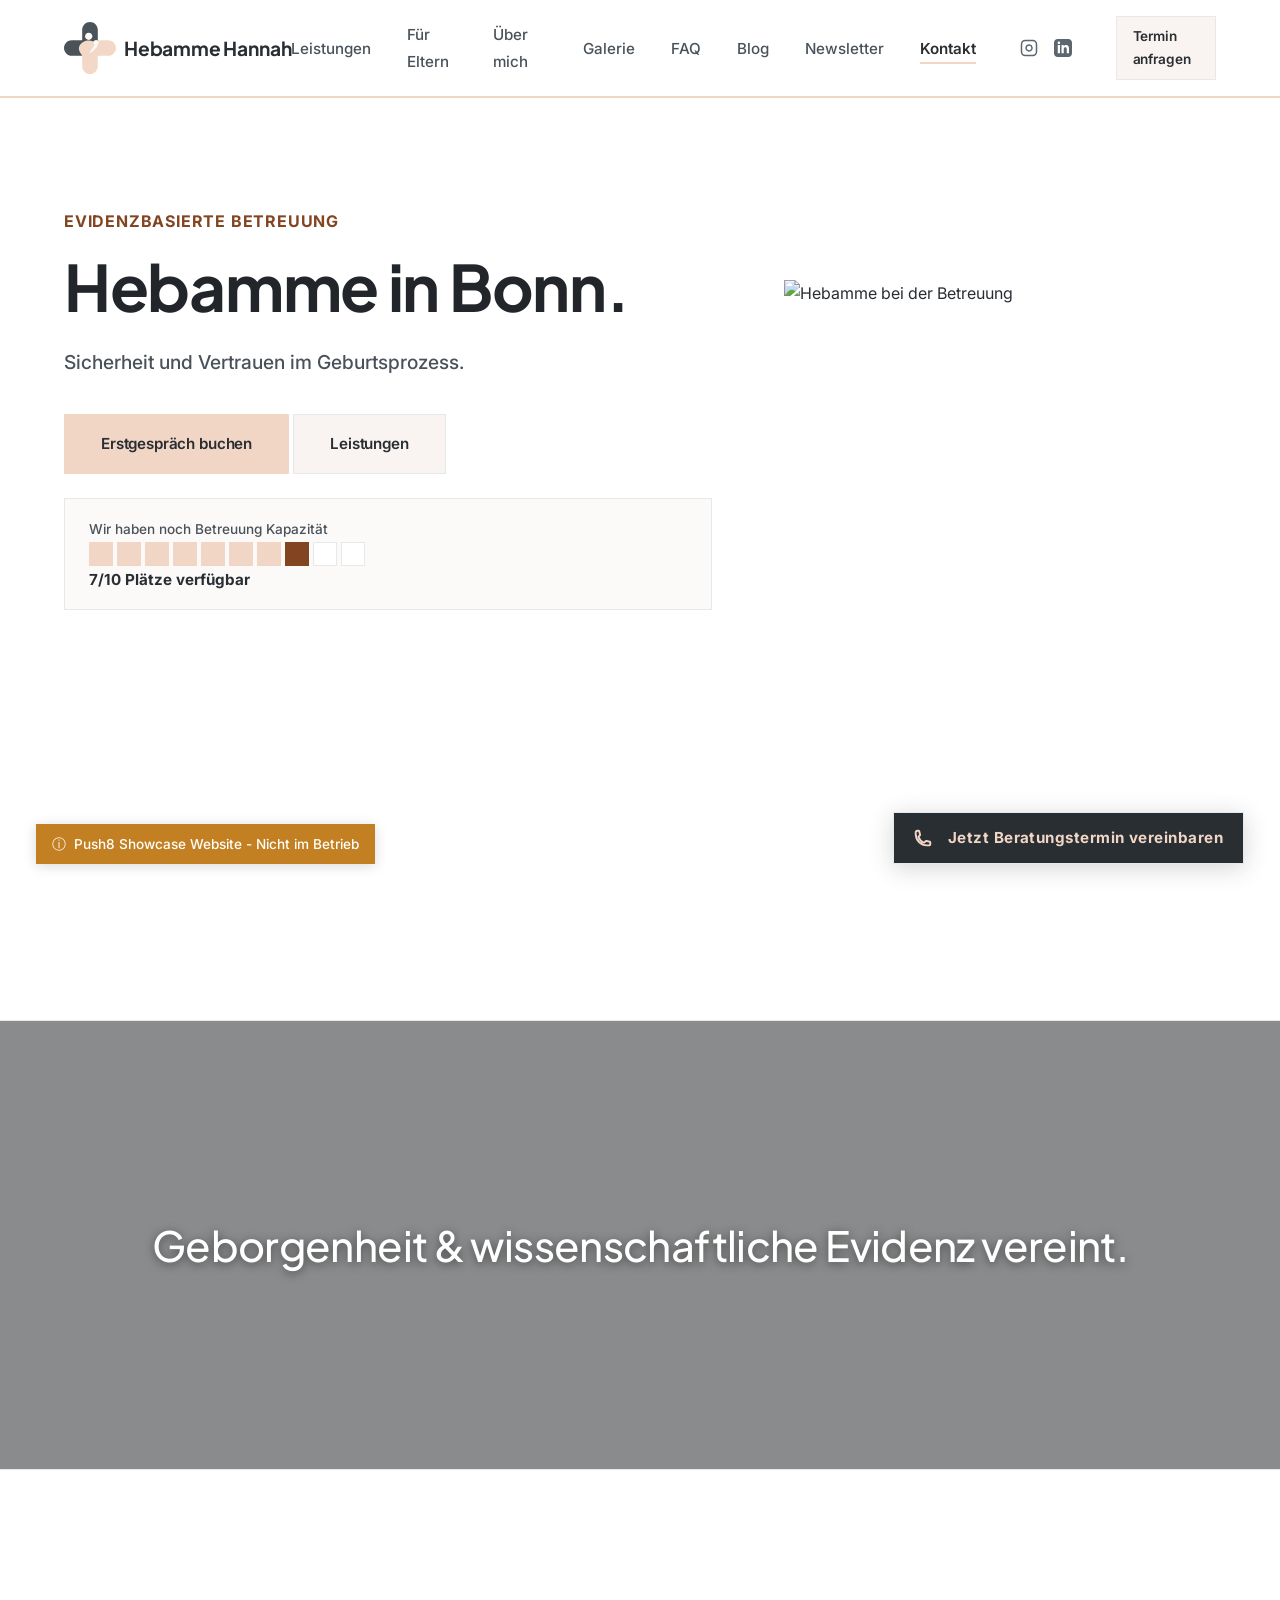
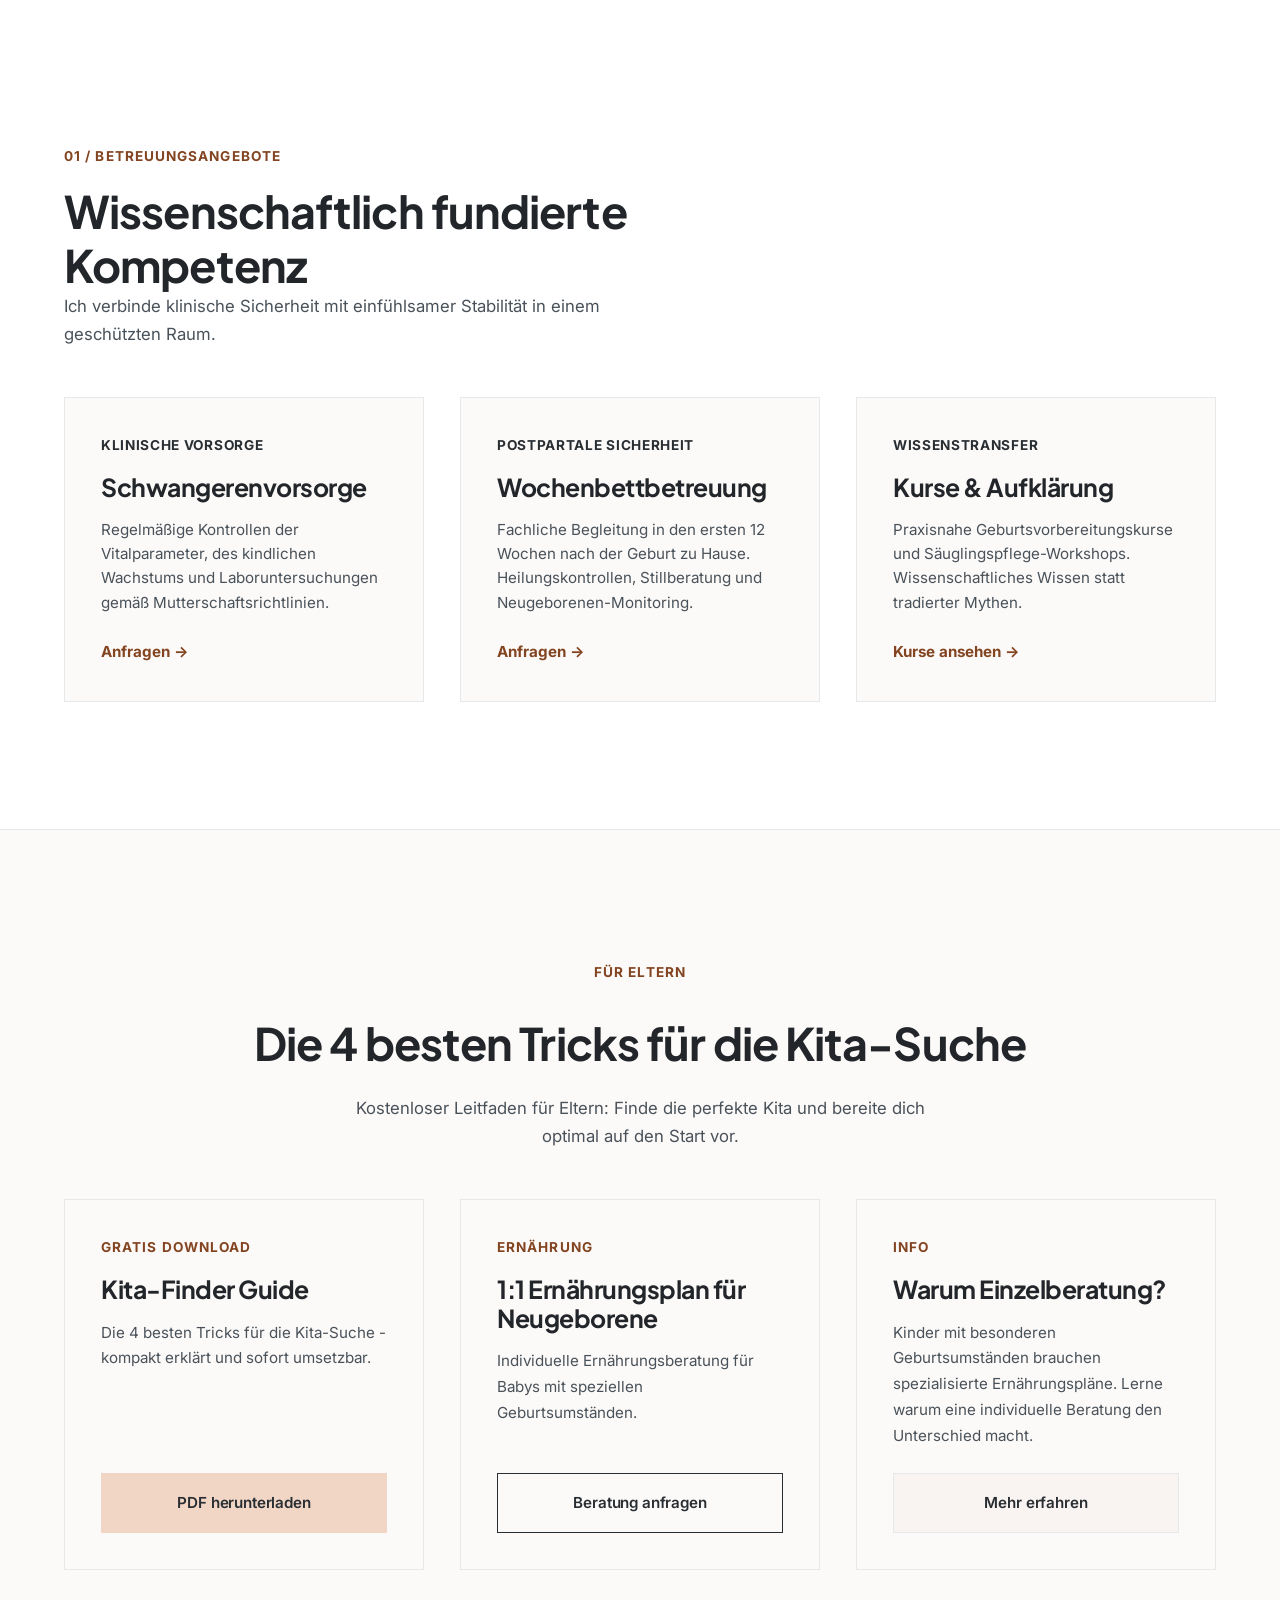
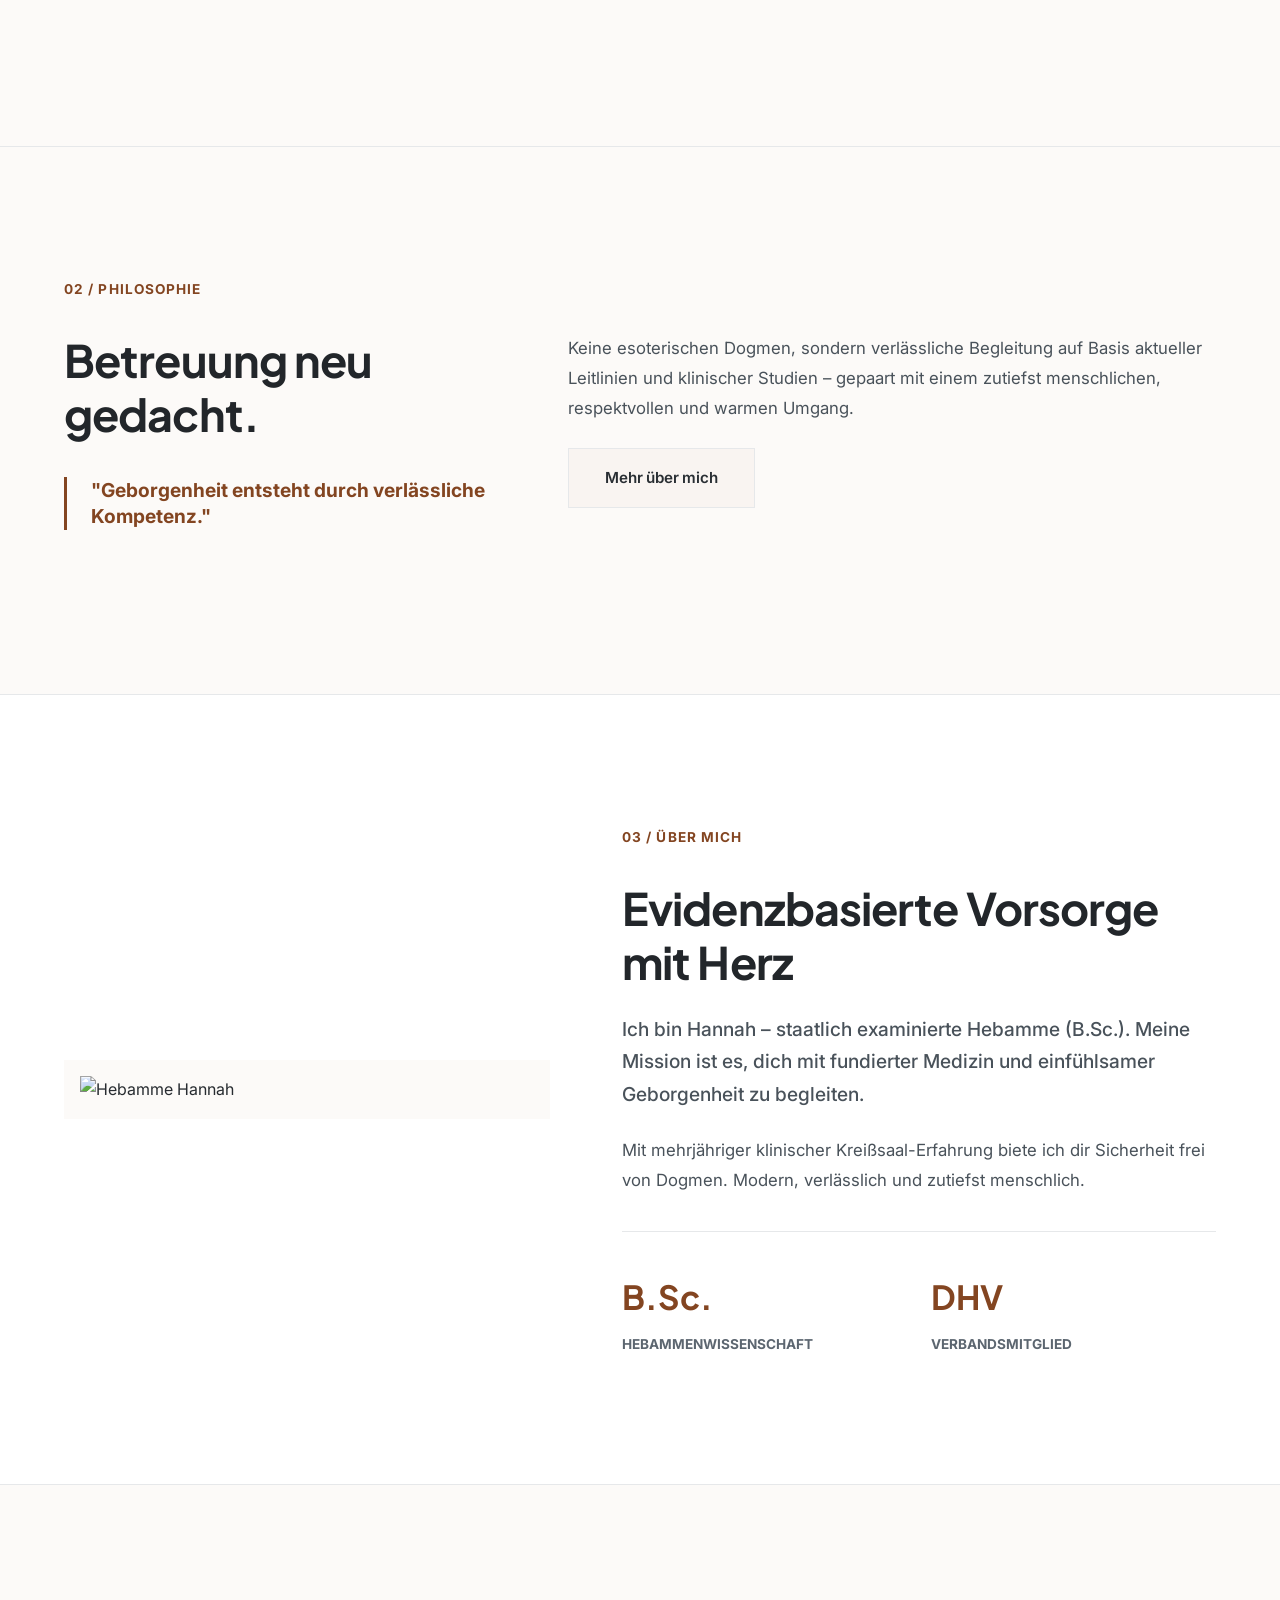
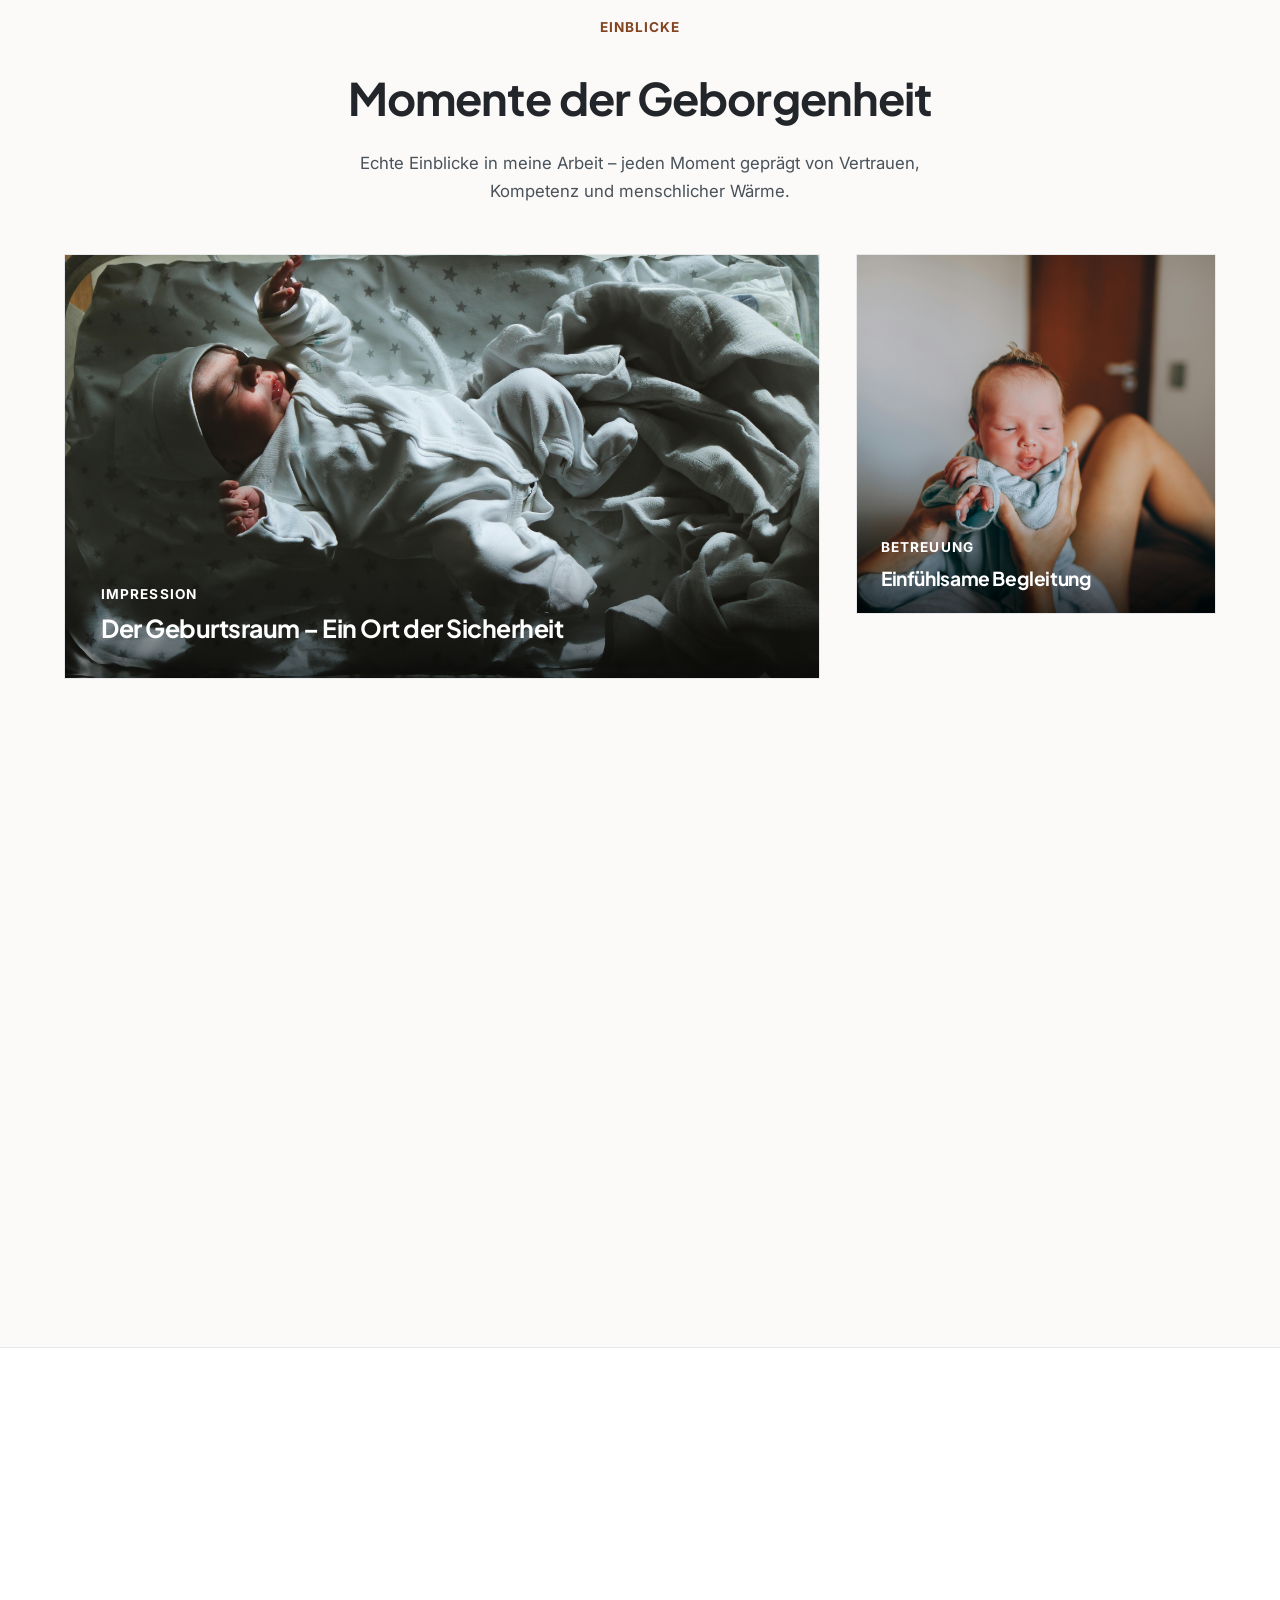
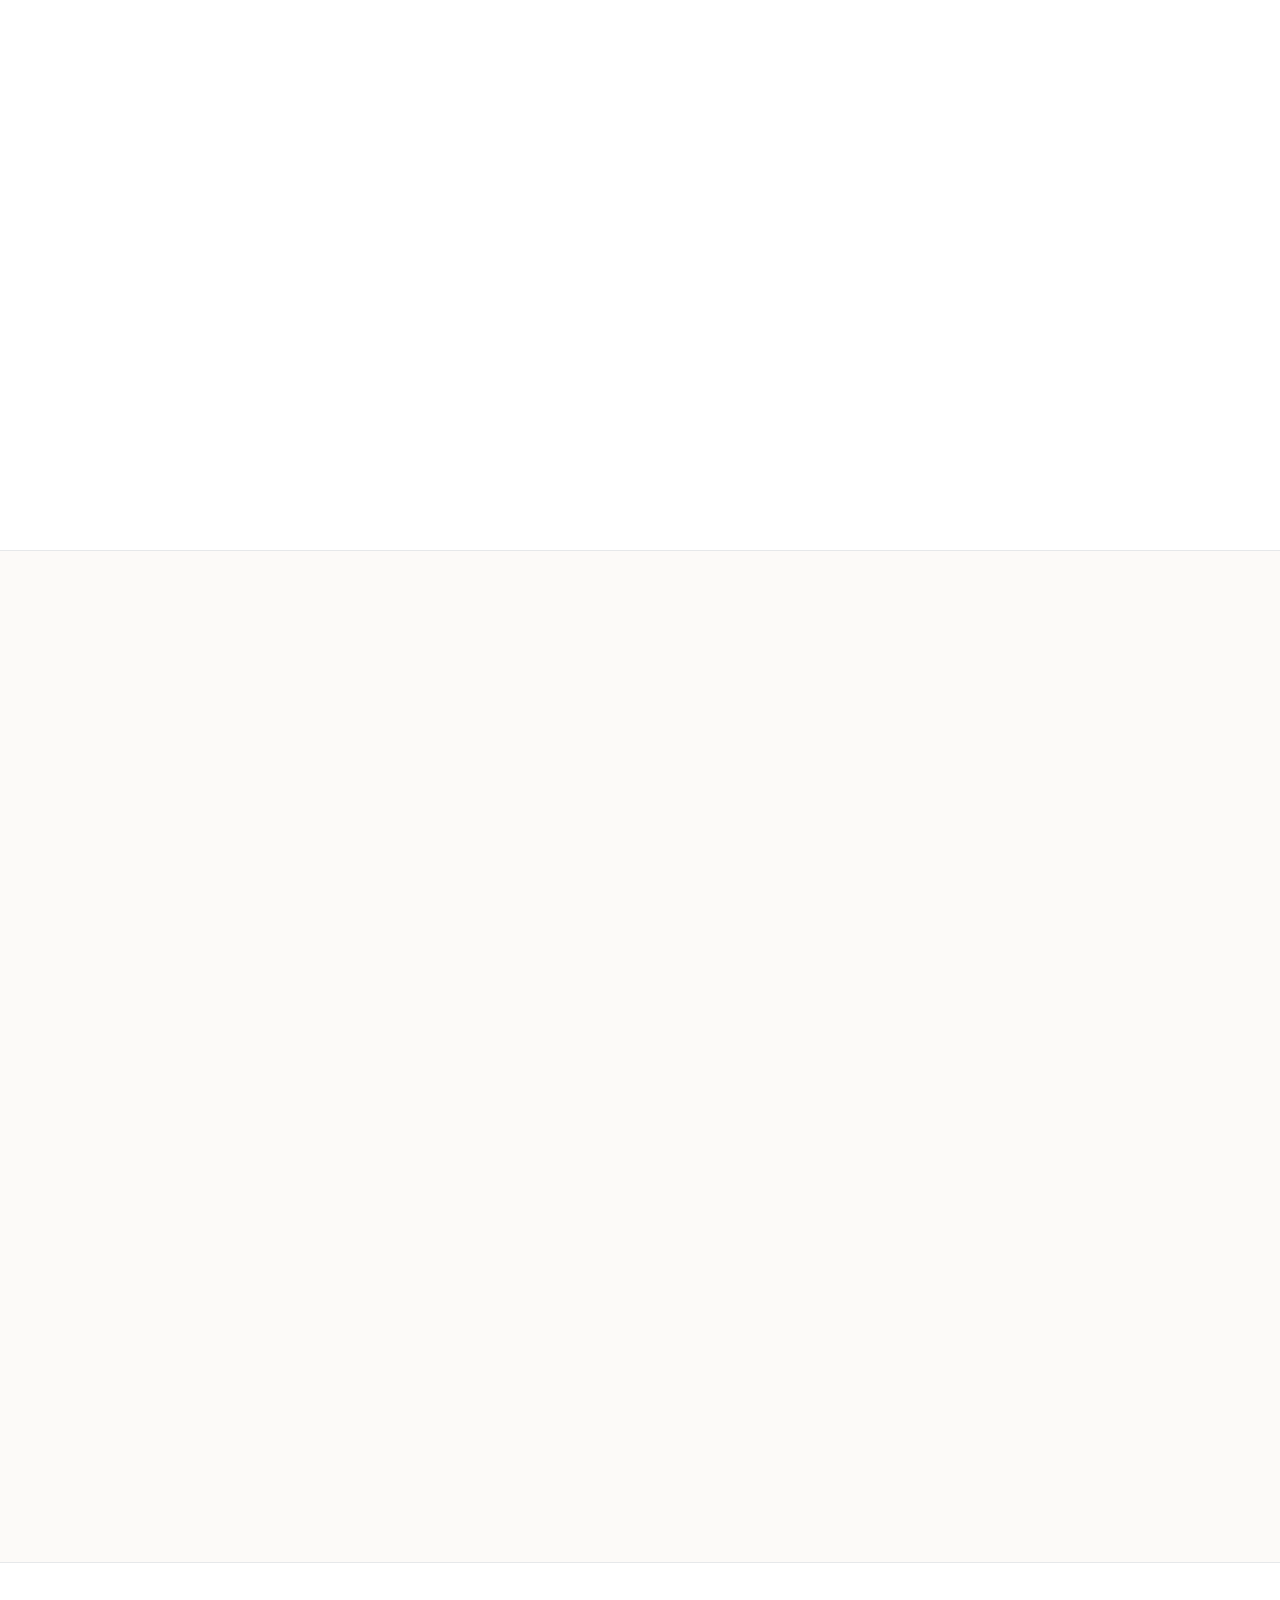
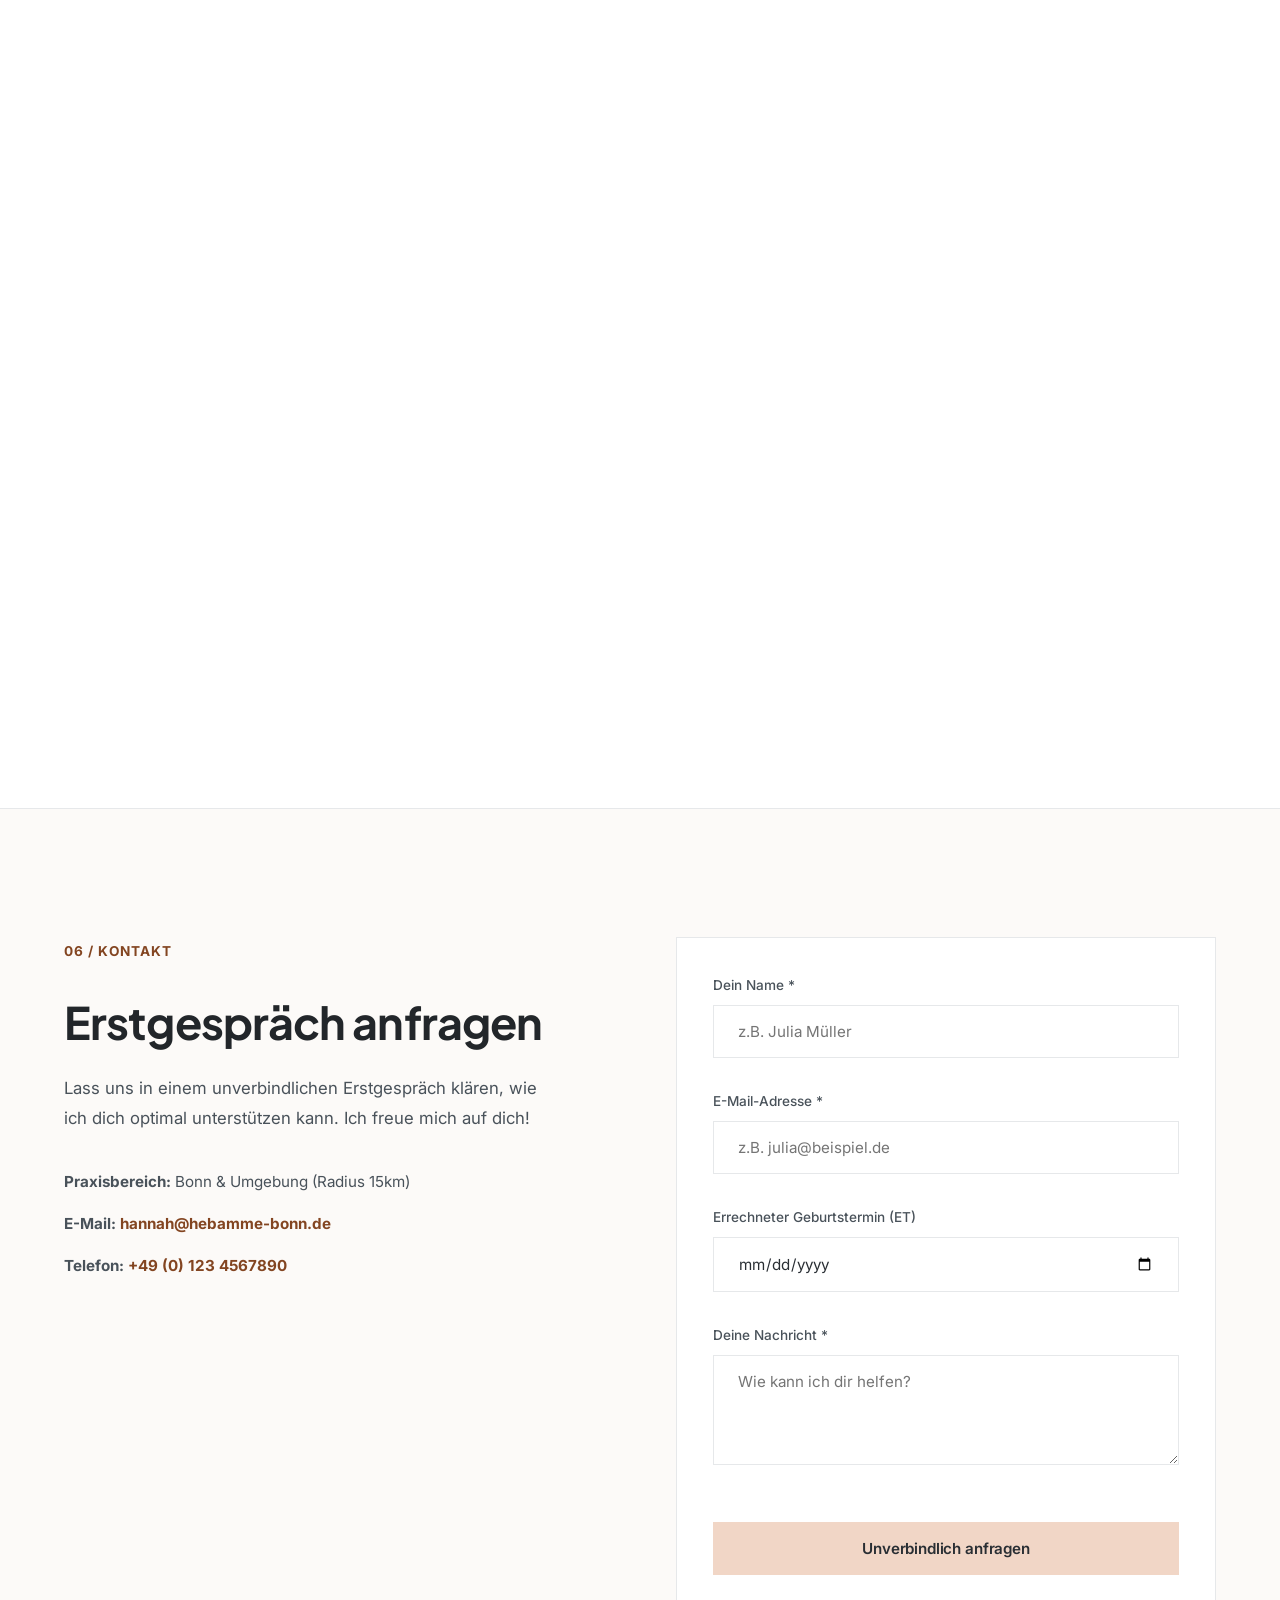
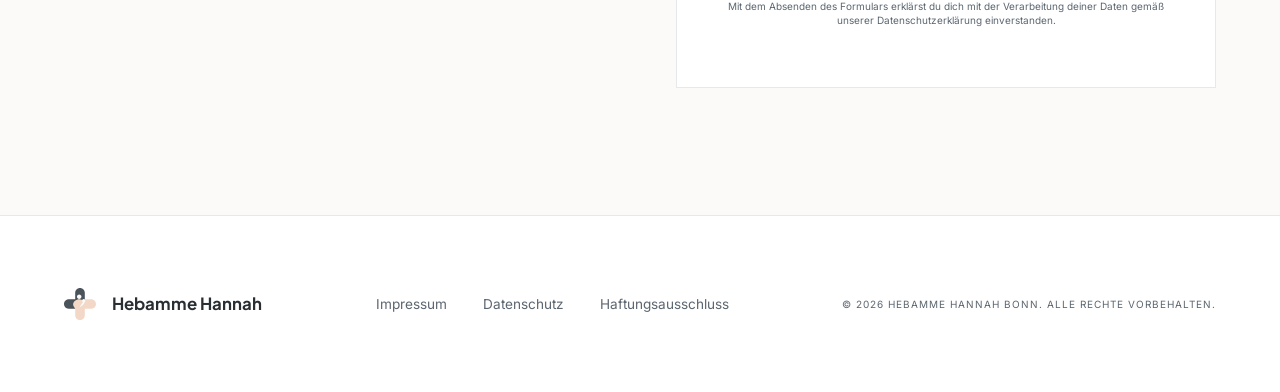
==== commit ebb60a86: "Add FOMO capacity counter under Erstgespräch buchen button" ====
--- a/index.html
+++ b/index.html
@@ -88,6 +88,22 @@
               <a href="#contact" class="btn btn--primary">Erstgespräch buchen</a>
               <a href="#services" class="btn btn--secondary">Leistungen</a>
             </div>
+            <div class="fomo-counter reveal-line">
+              <span class="fomo-counter__text">Wir haben noch Betreuung Kapazität</span>
+              <div class="fomo-counter__slots">
+                <span class="fomo-counter__slot filled"></span>
+                <span class="fomo-counter__slot filled"></span>
+                <span class="fomo-counter__slot filled"></span>
+                <span class="fomo-counter__slot filled"></span>
+                <span class="fomo-counter__slot filled"></span>
+                <span class="fomo-counter__slot filled"></span>
+                <span class="fomo-counter__slot filled"></span>
+                <span class="fomo-counter__slot blinking"></span>
+                <span class="fomo-counter__slot"></span>
+                <span class="fomo-counter__slot"></span>
+              </div>
+              <span class="fomo-counter__label">7/10 Plätze verfügbar</span>
+            </div>
           </div>
           <div class="hero-text">
             <div style="position: relative; width: 100%; aspect-ratio: 1/1; overflow: hidden; margin-bottom: var(--space-400);">
--- a/index.css
+++ b/index.css
@@ -304,6 +304,69 @@
   gap: var(--space-200);
   align-items: center;
   margin-top: var(--space-200);
+}
+
+/* FOMO Counter - Capacity Indicator */
+.fomo-counter {
+  display: flex;
+  flex-direction: column;
+  align-items: flex-start;
+  gap: var(--space-100);
+  margin-top: var(--space-300);
+  padding: var(--space-200) var(--space-300);
+  background-color: var(--color-bg-card);
+  border: 1px solid var(--color-border);
+  border-radius: var(--radius-md);
+}
+
+.fomo-counter__text {
+  font-family: var(--font-body);
+  font-size: var(--text-xs);
+  color: var(--color-text-muted);
+  font-weight: var(--weight-medium);
+}
+
+.fomo-counter__slots {
+  display: flex;
+  gap: 4px;
+}
+
+.fomo-counter__slot {
+  width: 24px;
+  height: 24px;
+  border-radius: var(--radius-sm);
+  background-color: var(--color-bg-main);
+  border: 1px solid var(--color-border);
+  transition: all 0.3s ease;
+}
+
+.fomo-counter__slot.filled {
+  background-color: var(--color-accent-base);
+  border-color: var(--color-accent-base);
+}
+
+.fomo-counter__slot.blinking {
+  background-color: var(--color-accent-text);
+  border-color: var(--color-accent-text);
+  animation: fomo-pulse 1.5s ease-in-out infinite;
+}
+
+.fomo-counter__label {
+  font-family: var(--font-body);
+  font-size: var(--text-sm);
+  color: var(--color-text-main);
+  font-weight: var(--weight-bold);
+}
+
+@keyframes fomo-pulse {
+  0%, 100% {
+    opacity: 1;
+    transform: scale(1);
+  }
+  50% {
+    opacity: 0.5;
+    transform: scale(0.95);
+  }
 }
 
 .form-group {
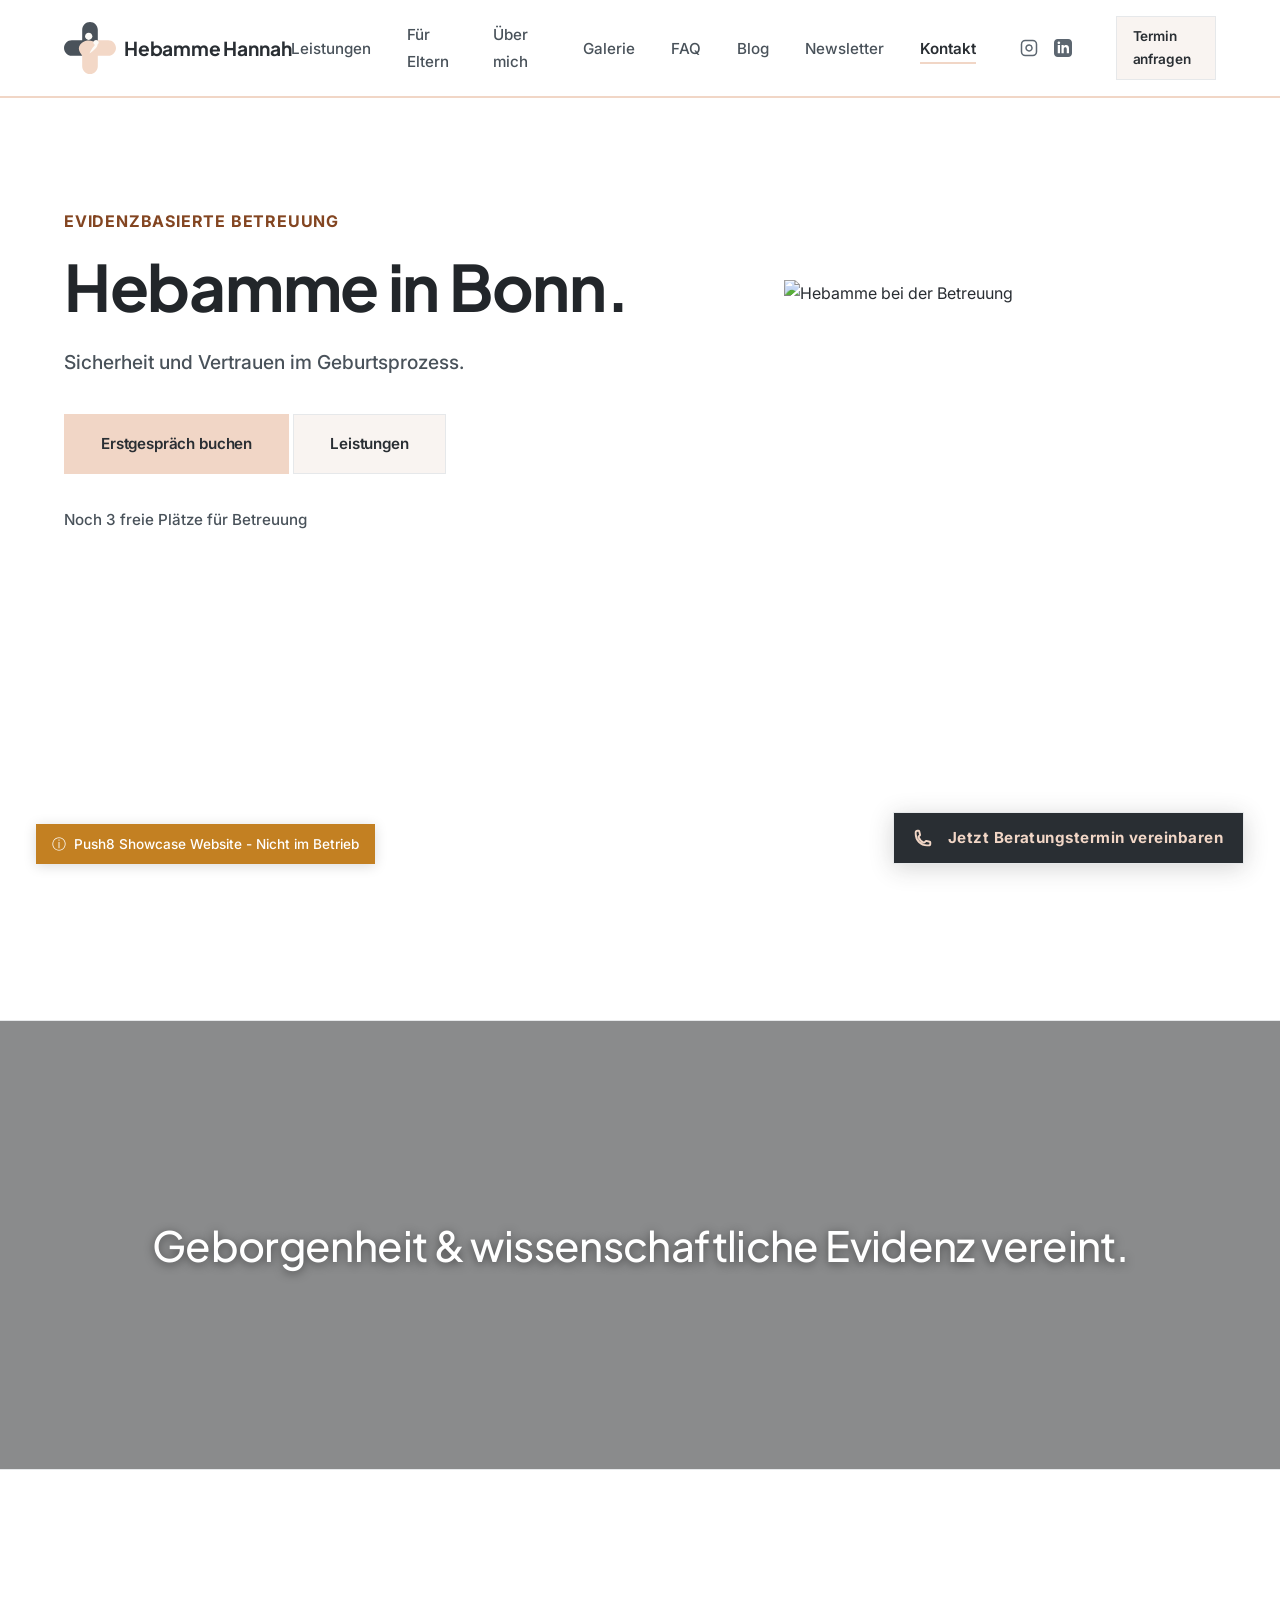
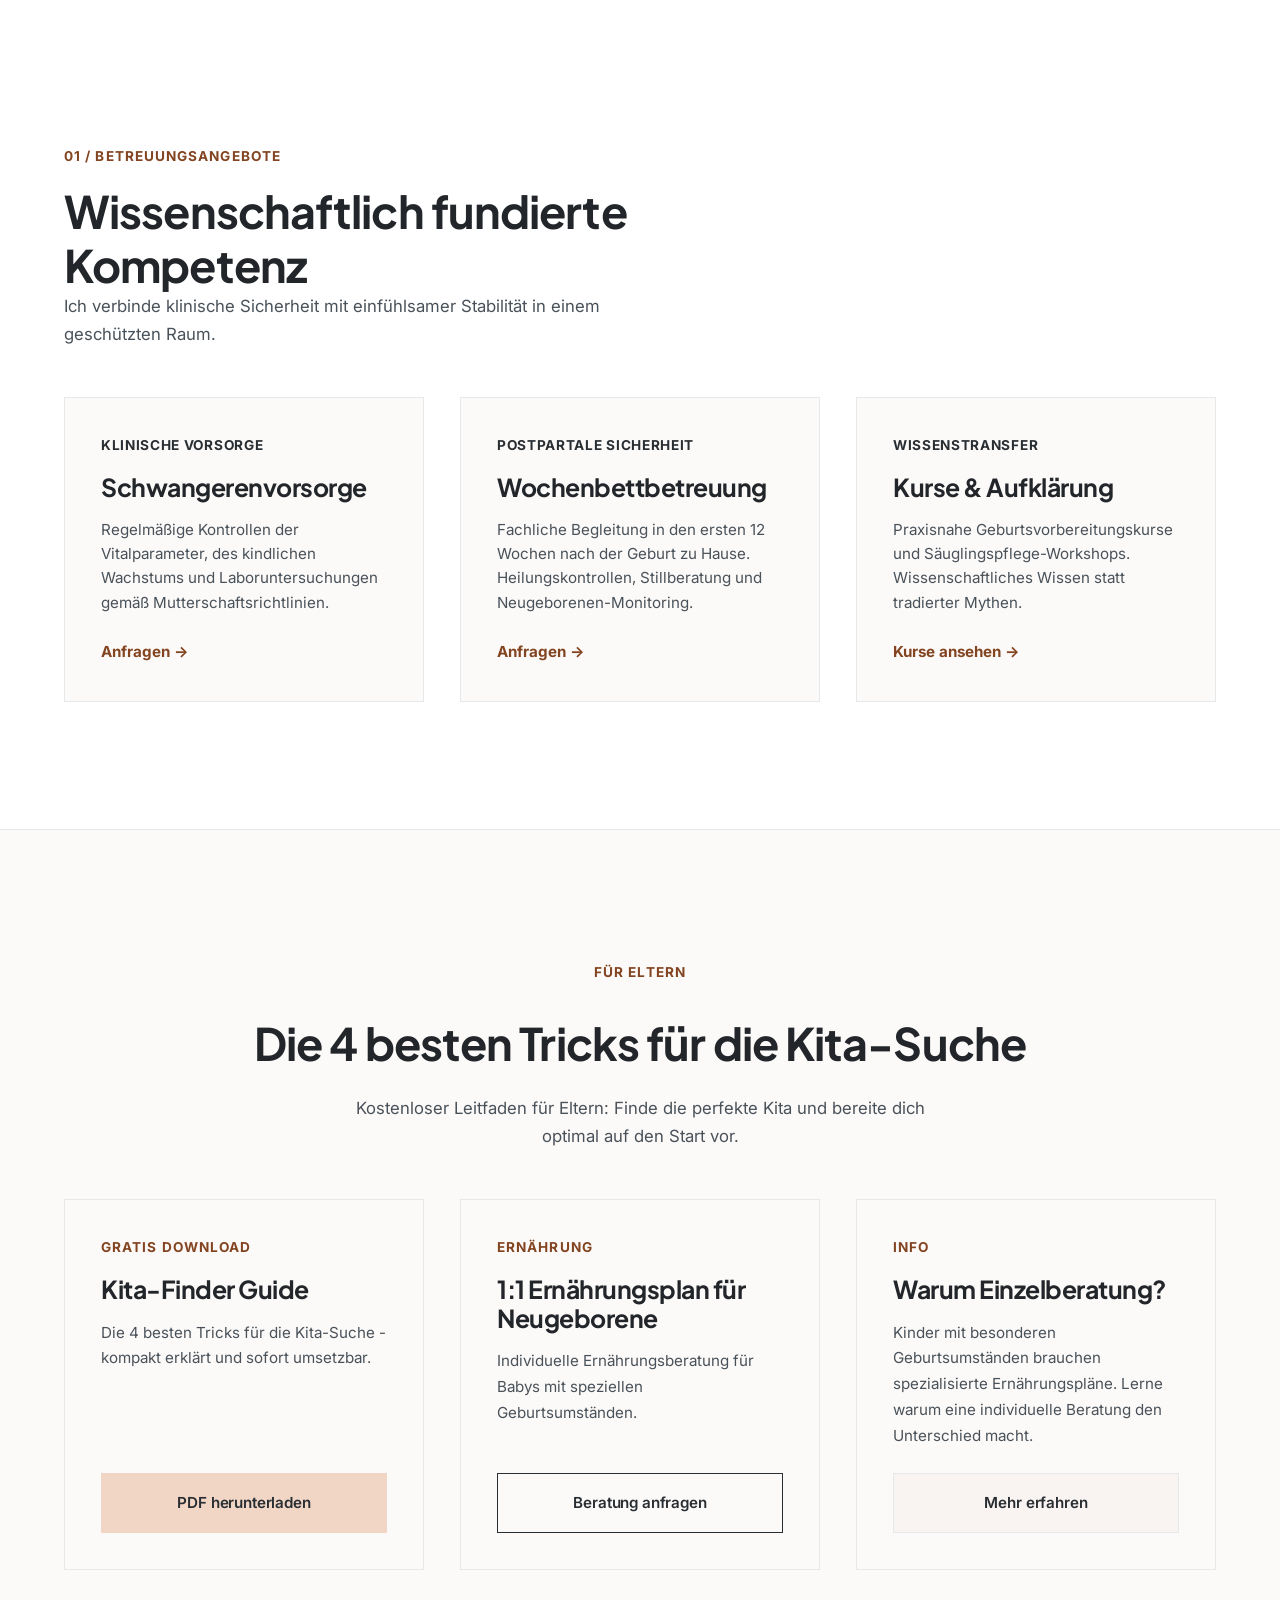
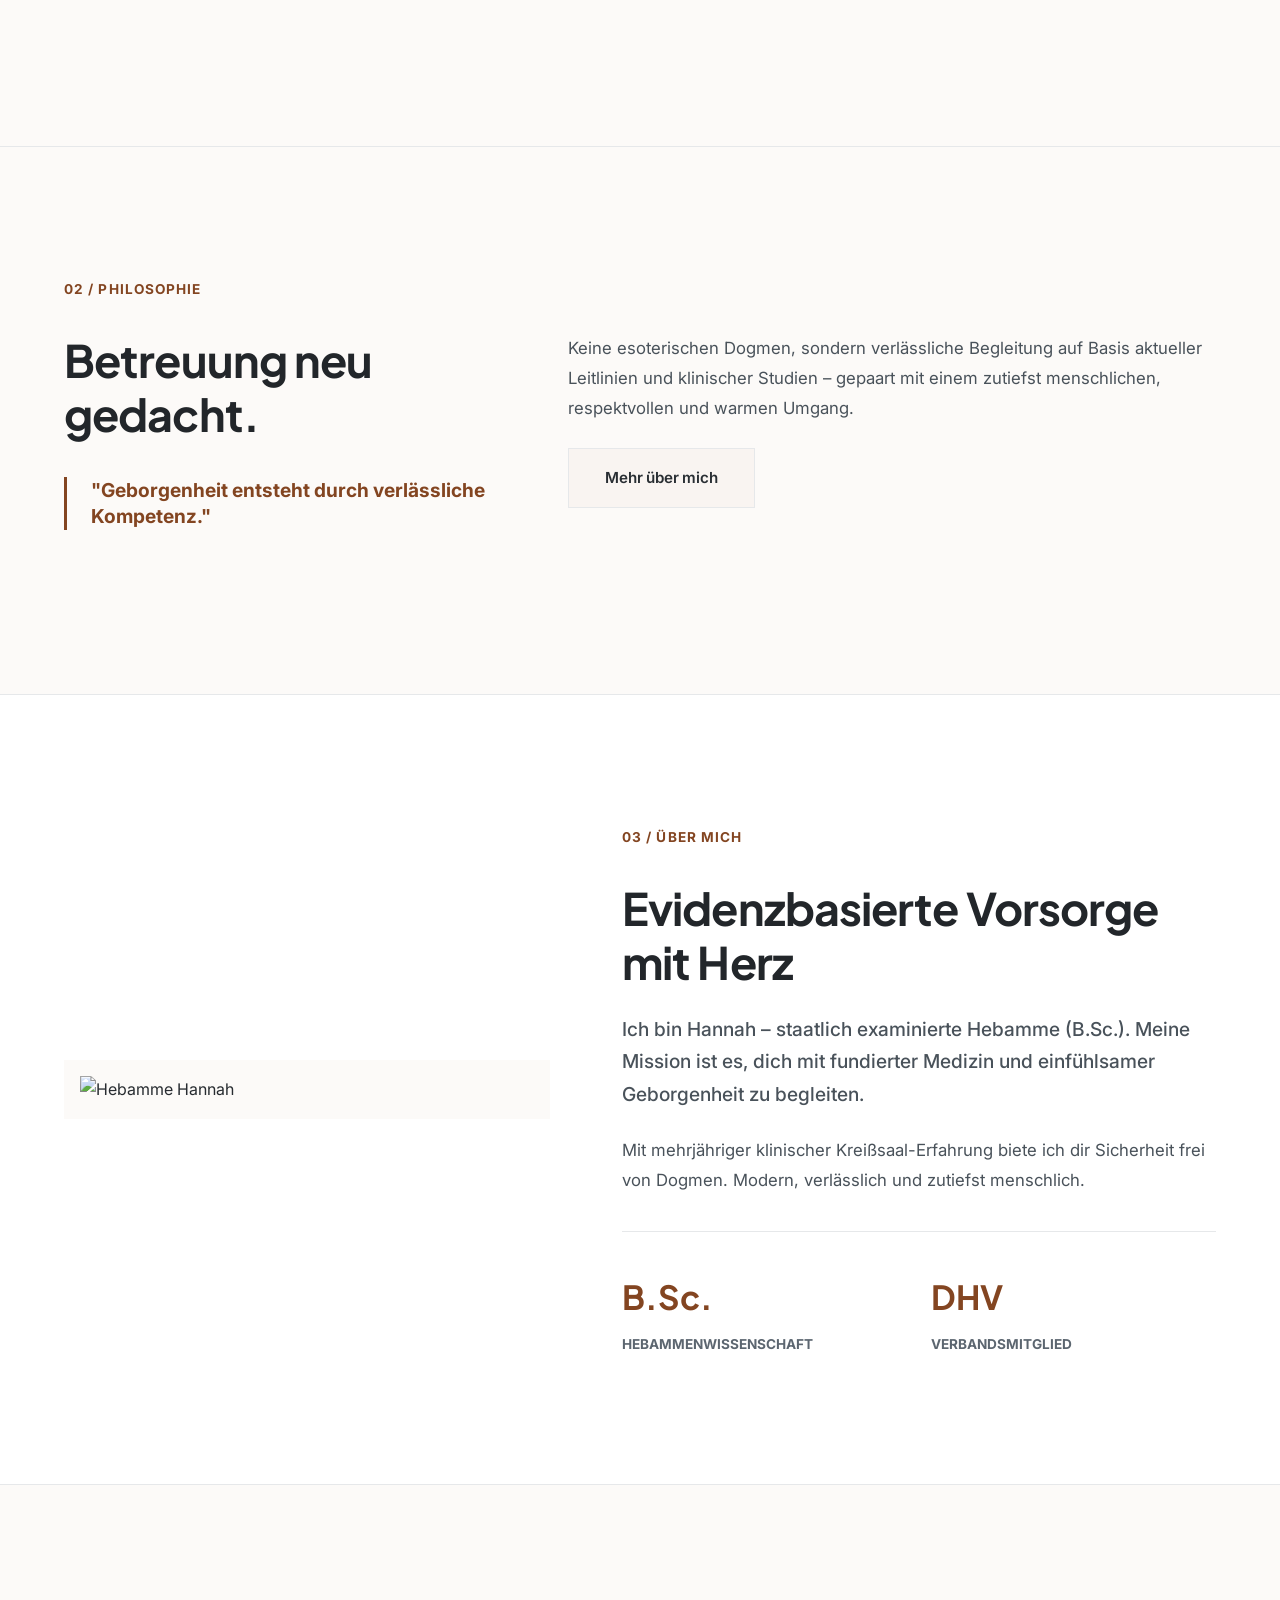
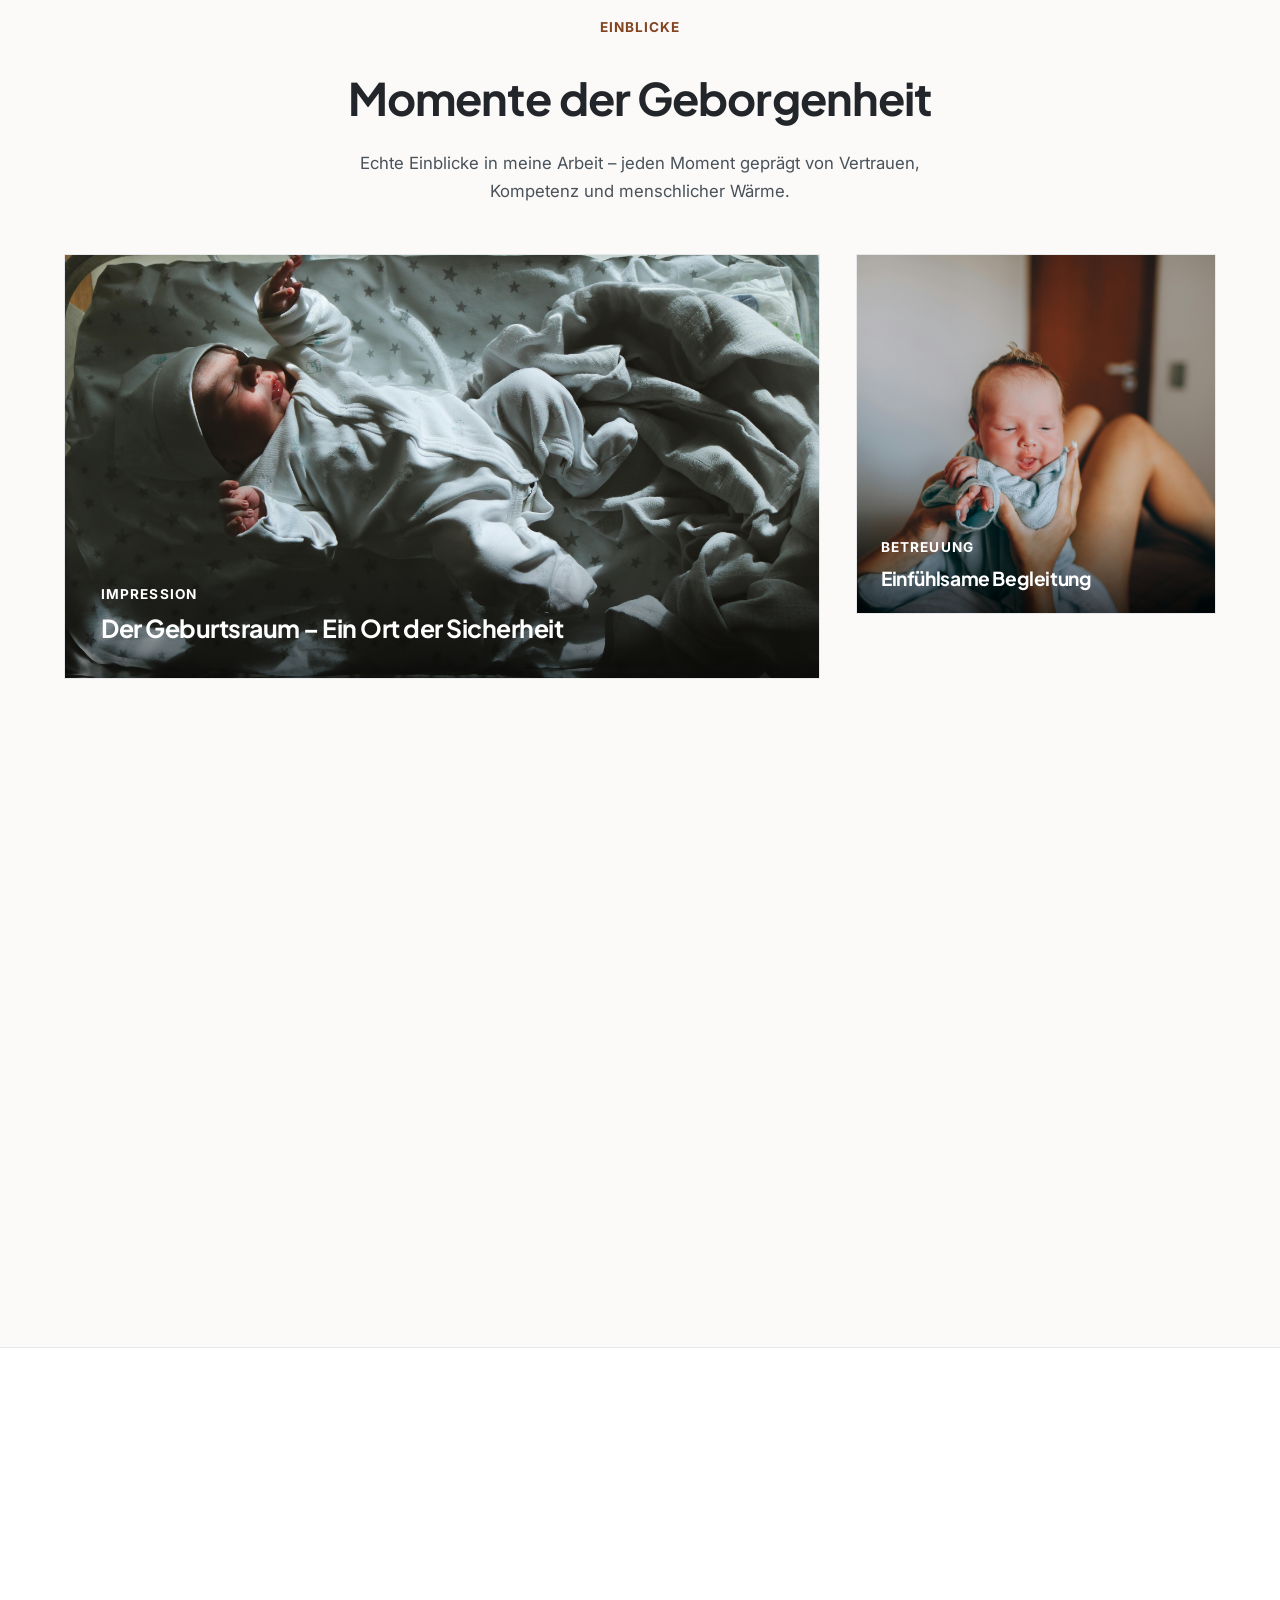
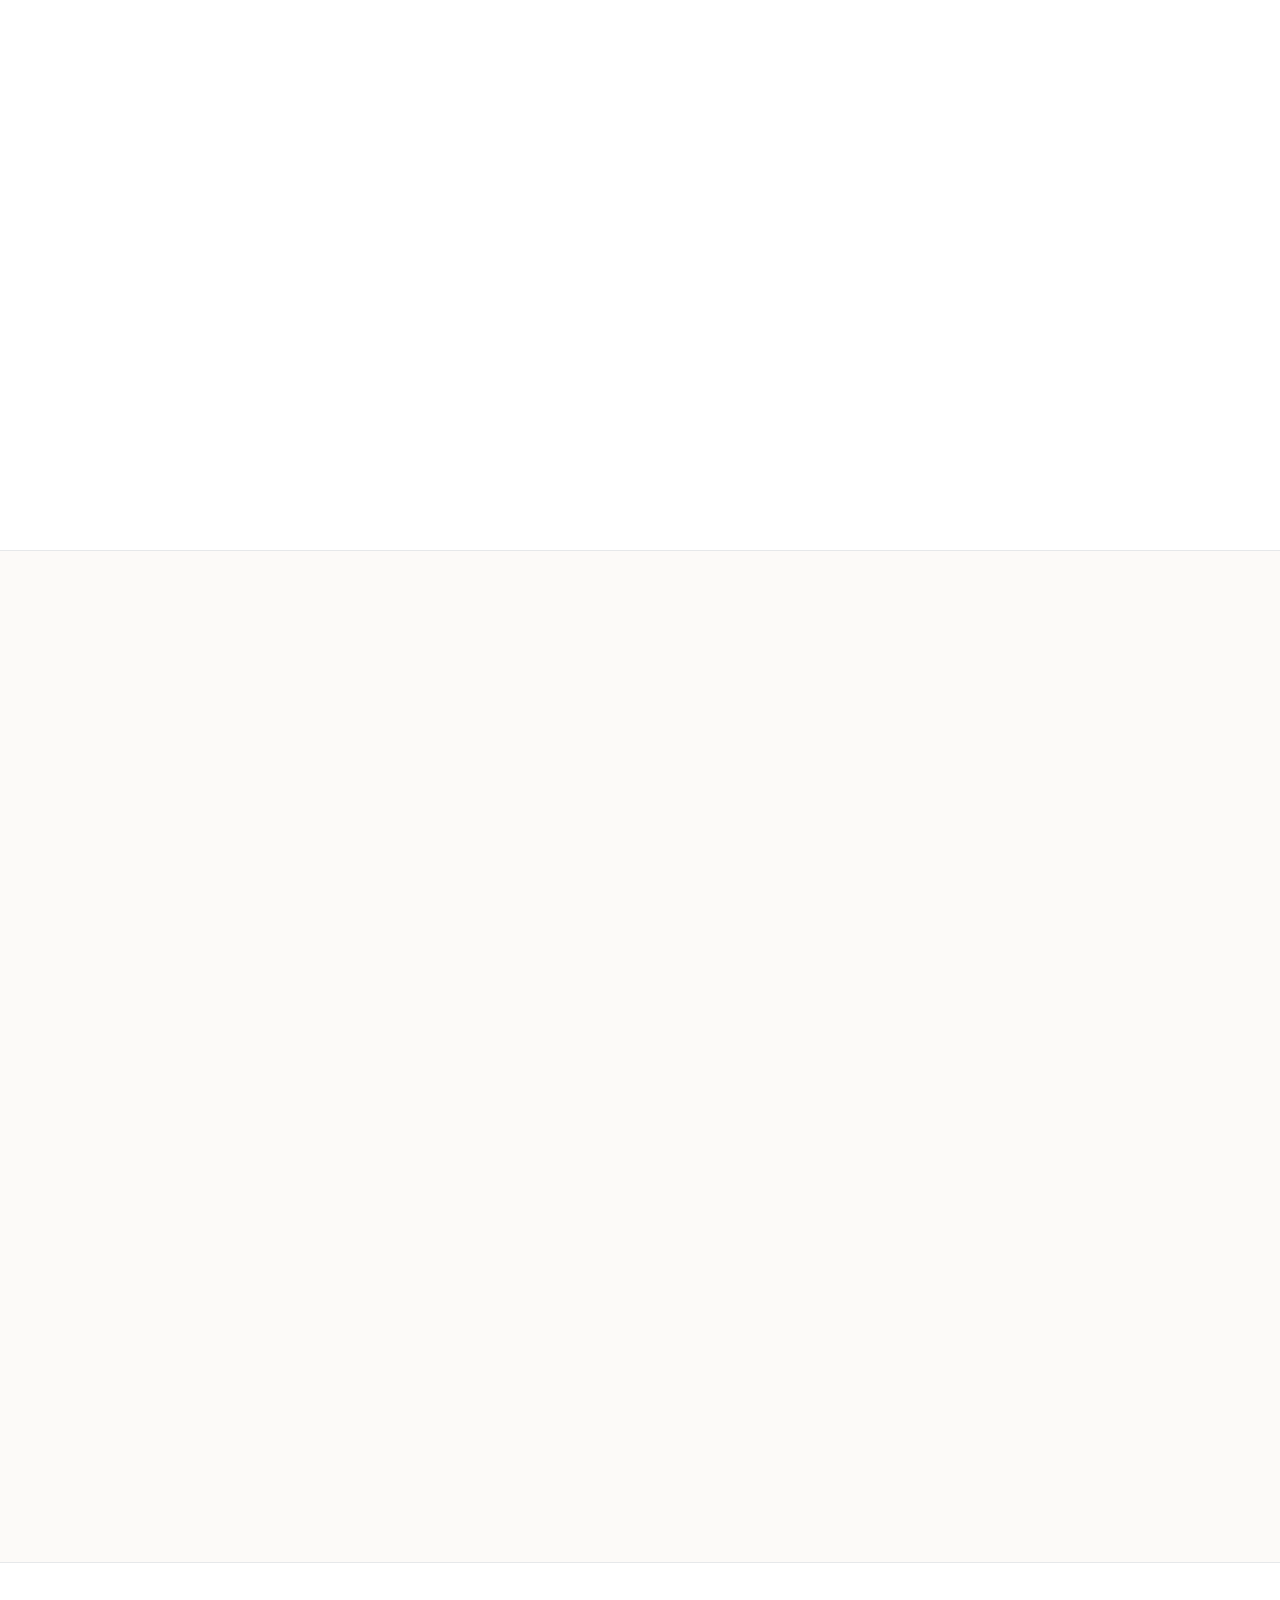
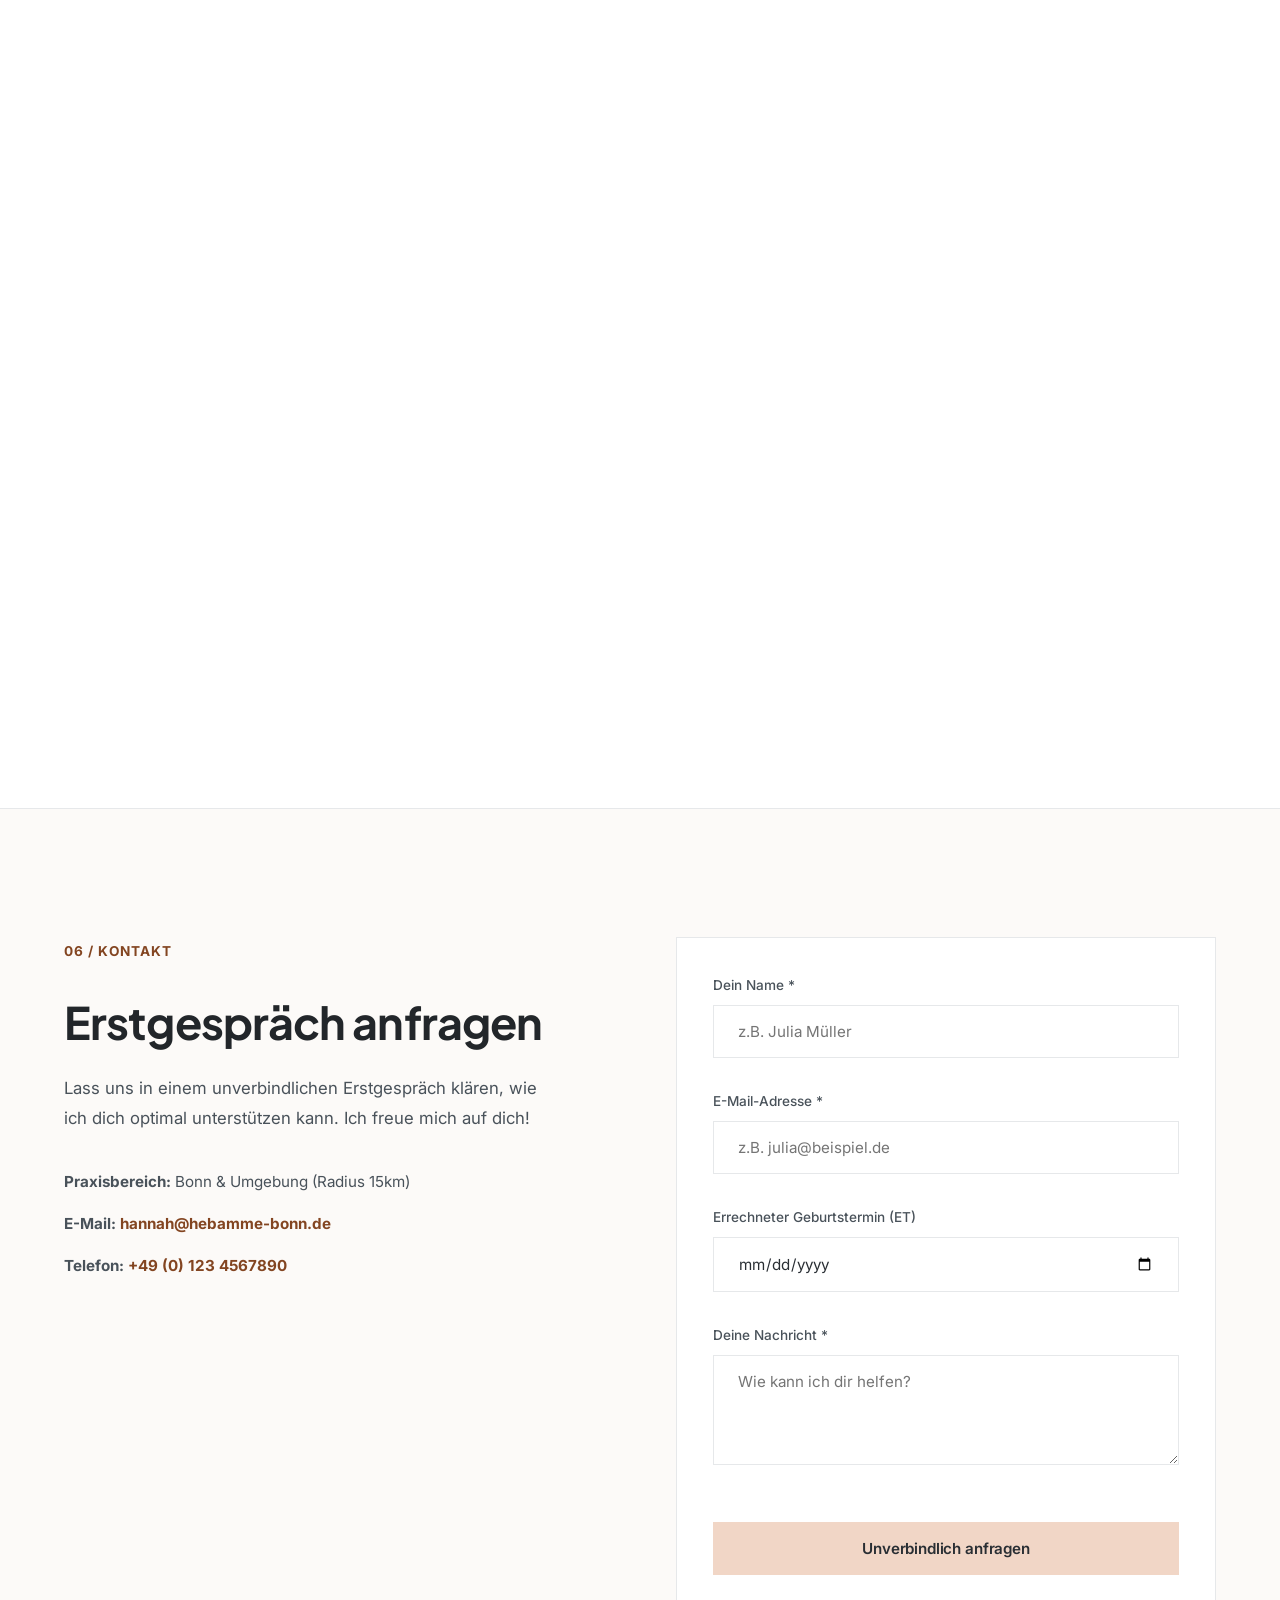
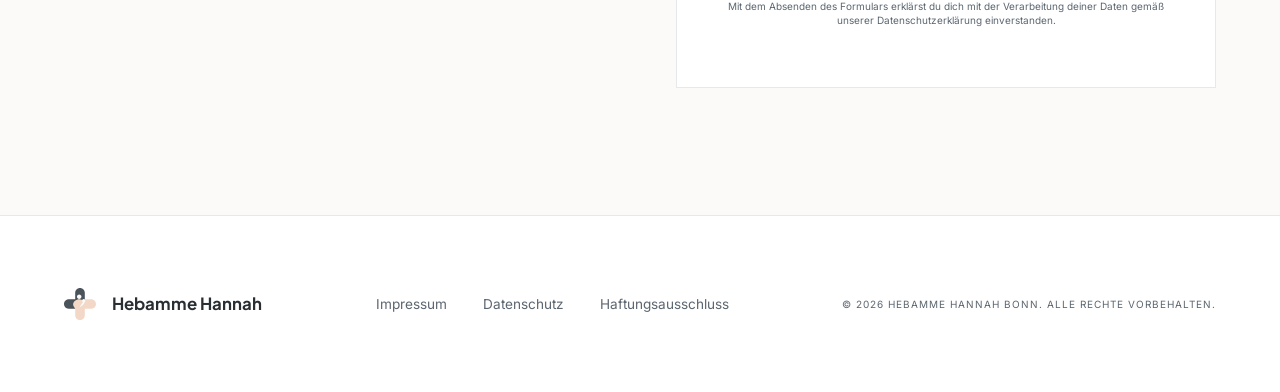
==== commit 87420653: "Make FOMO counter more subtle - single indicator dot" ====
--- a/index.html
+++ b/index.html
@@ -89,20 +89,8 @@
               <a href="#services" class="btn btn--secondary">Leistungen</a>
             </div>
             <div class="fomo-counter reveal-line">
-              <span class="fomo-counter__text">Wir haben noch Betreuung Kapazität</span>
-              <div class="fomo-counter__slots">
-                <span class="fomo-counter__slot filled"></span>
-                <span class="fomo-counter__slot filled"></span>
-                <span class="fomo-counter__slot filled"></span>
-                <span class="fomo-counter__slot filled"></span>
-                <span class="fomo-counter__slot filled"></span>
-                <span class="fomo-counter__slot filled"></span>
-                <span class="fomo-counter__slot filled"></span>
-                <span class="fomo-counter__slot blinking"></span>
-                <span class="fomo-counter__slot"></span>
-                <span class="fomo-counter__slot"></span>
-              </div>
-              <span class="fomo-counter__label">7/10 Plätze verfügbar</span>
+              <span class="fomo-counter__indicator"></span>
+              <span class="fomo-counter__text">Noch 3 freie Plätze für Betreuung</span>
             </div>
           </div>
           <div class="hero-text">
--- a/index.css
+++ b/index.css
@@ -306,66 +306,37 @@
   margin-top: var(--space-200);
 }
 
-/* FOMO Counter - Capacity Indicator */
+/* FOMO Counter - Subtle Capacity Indicator */
 .fomo-counter {
   display: flex;
-  flex-direction: column;
-  align-items: flex-start;
-  gap: var(--space-100);
+  align-items: center;
+  gap: var(--space-200);
   margin-top: var(--space-300);
-  padding: var(--space-200) var(--space-300);
-  background-color: var(--color-bg-card);
-  border: 1px solid var(--color-border);
-  border-radius: var(--radius-md);
+  padding: var(--space-100) 0;
+}
+
+.fomo-counter__indicator {
+  width: 8px;
+  height: 8px;
+  border-radius: 50%;
+  background-color: var(--color-accent-base);
+  animation: fomo-pulse 2s ease-in-out infinite;
+  flex-shrink: 0;
 }
 
 .fomo-counter__text {
   font-family: var(--font-body);
-  font-size: var(--text-xs);
+  font-size: var(--text-sm);
   color: var(--color-text-muted);
   font-weight: var(--weight-medium);
-}
-
-.fomo-counter__slots {
-  display: flex;
-  gap: 4px;
-}
-
-.fomo-counter__slot {
-  width: 24px;
-  height: 24px;
-  border-radius: var(--radius-sm);
-  background-color: var(--color-bg-main);
-  border: 1px solid var(--color-border);
-  transition: all 0.3s ease;
-}
-
-.fomo-counter__slot.filled {
-  background-color: var(--color-accent-base);
-  border-color: var(--color-accent-base);
-}
-
-.fomo-counter__slot.blinking {
-  background-color: var(--color-accent-text);
-  border-color: var(--color-accent-text);
-  animation: fomo-pulse 1.5s ease-in-out infinite;
-}
-
-.fomo-counter__label {
-  font-family: var(--font-body);
-  font-size: var(--text-sm);
-  color: var(--color-text-main);
-  font-weight: var(--weight-bold);
 }
 
 @keyframes fomo-pulse {
   0%, 100% {
     opacity: 1;
-    transform: scale(1);
   }
   50% {
-    opacity: 0.5;
-    transform: scale(0.95);
+    opacity: 0.4;
   }
 }
 
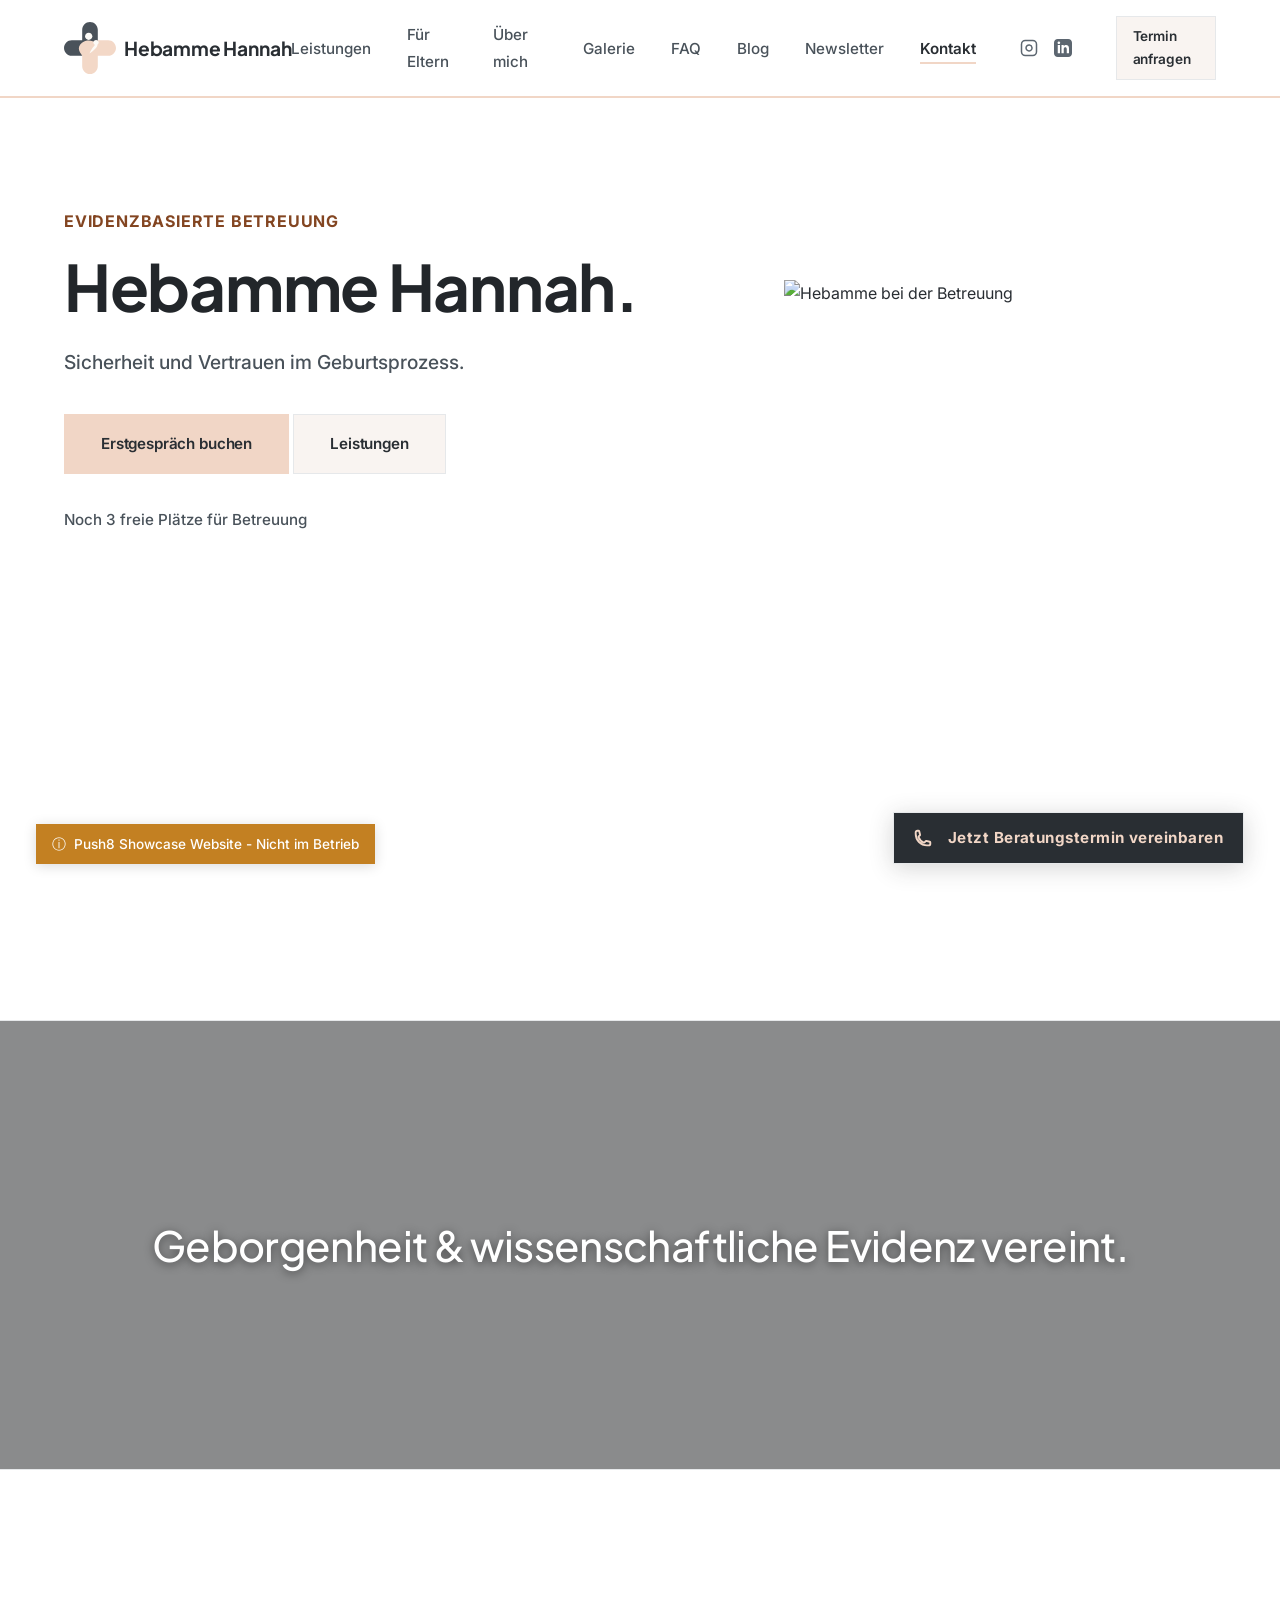
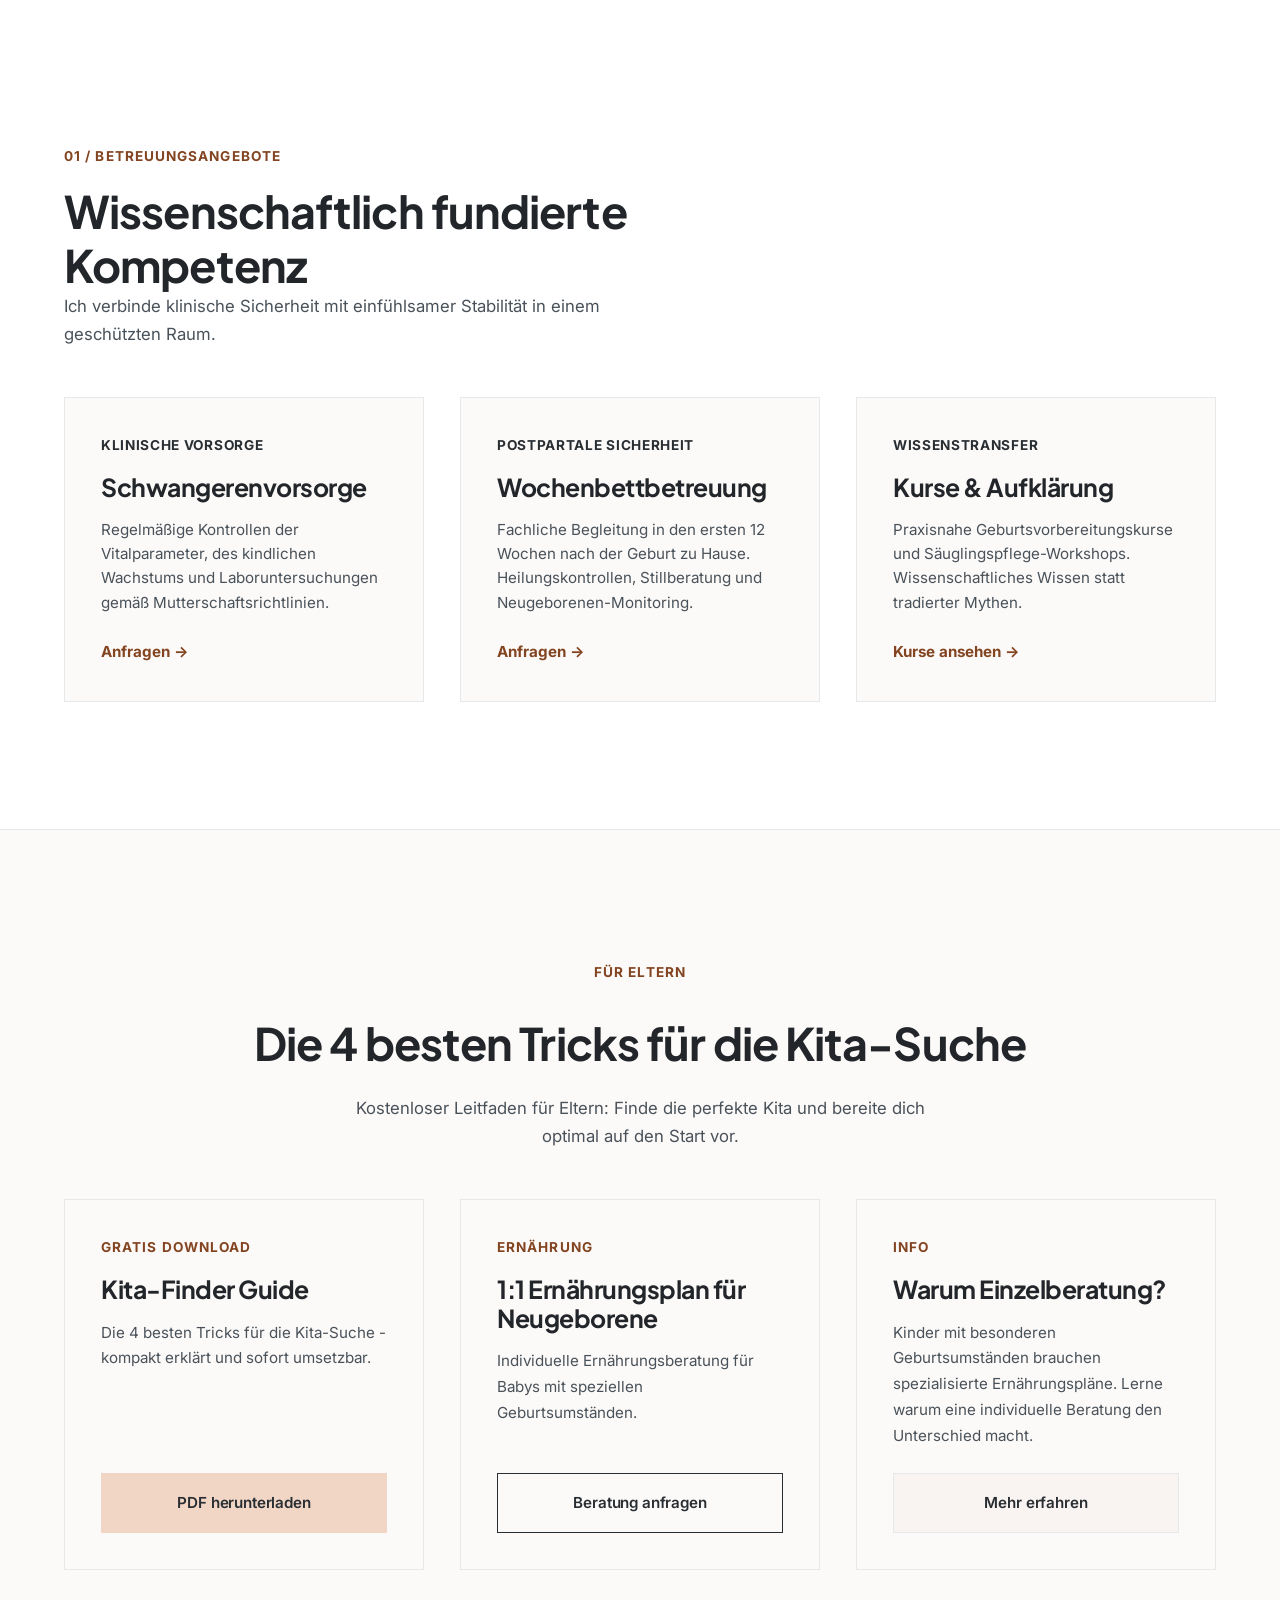
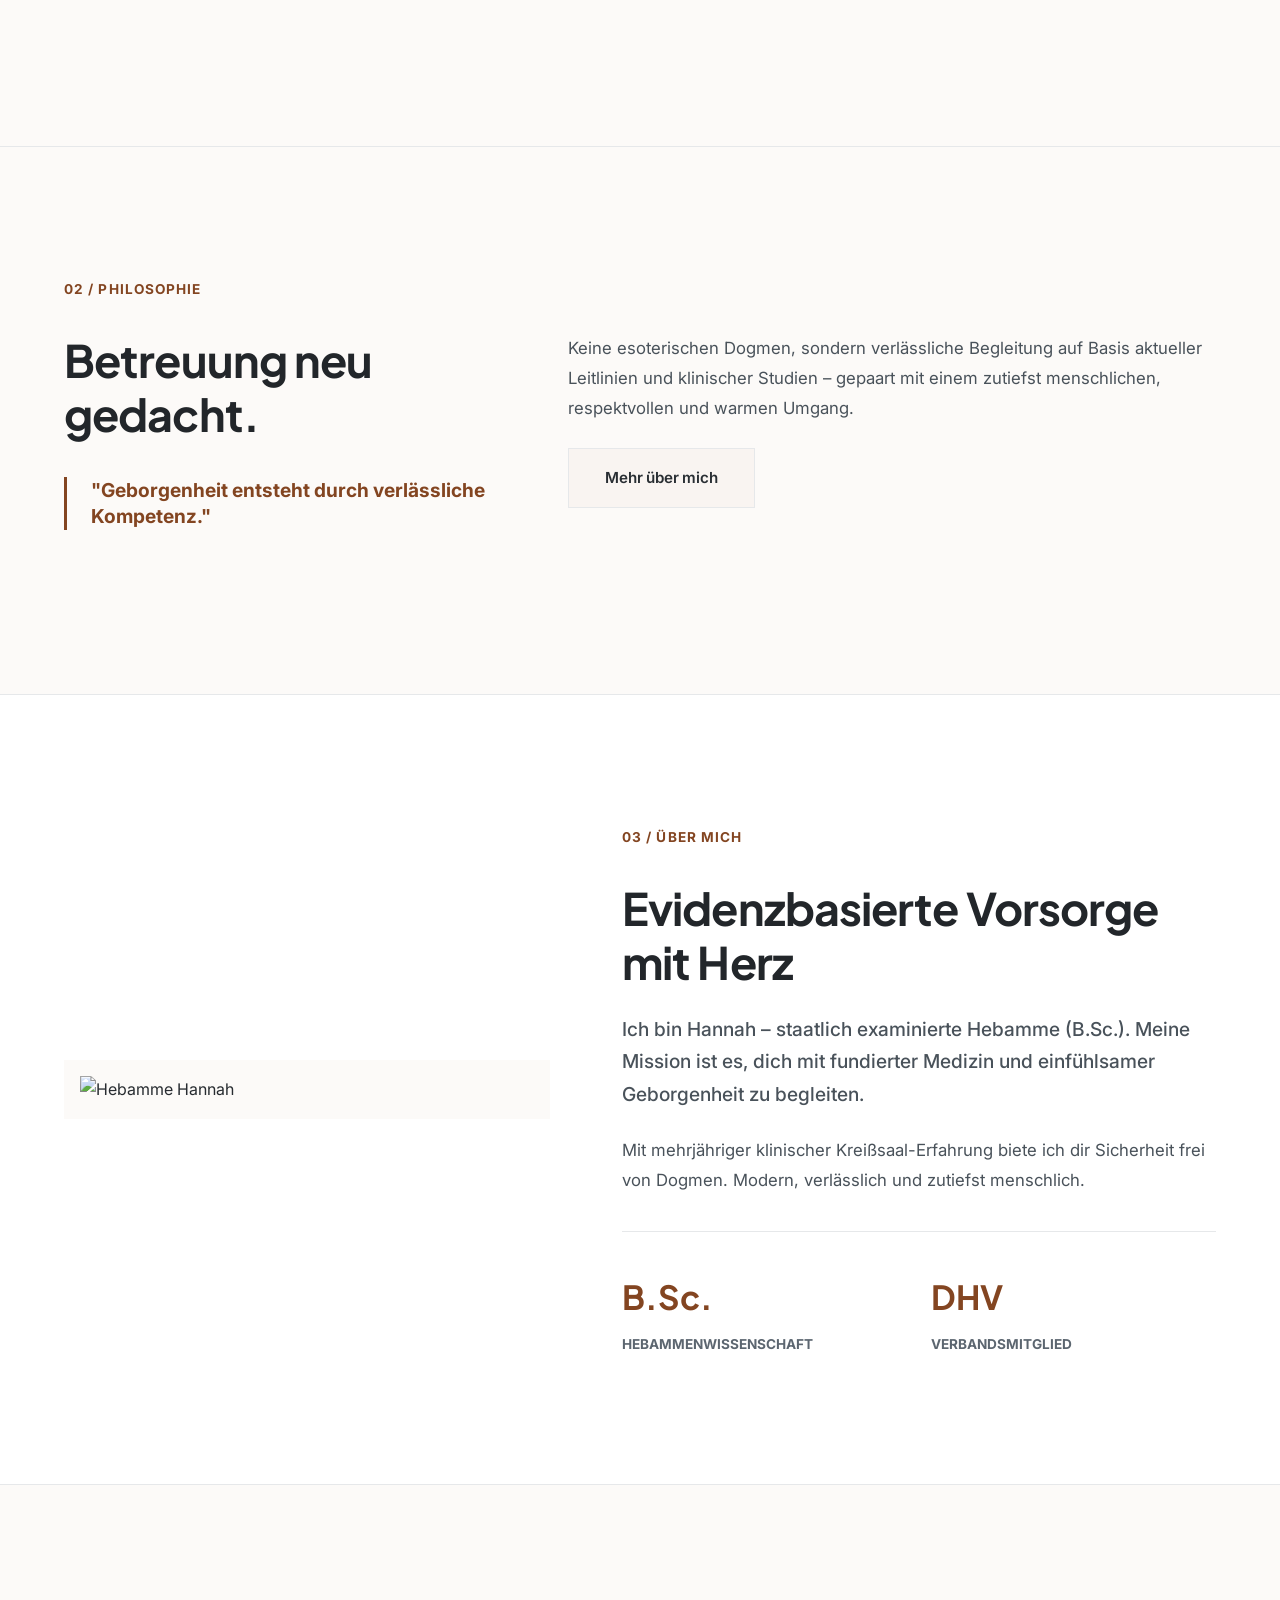
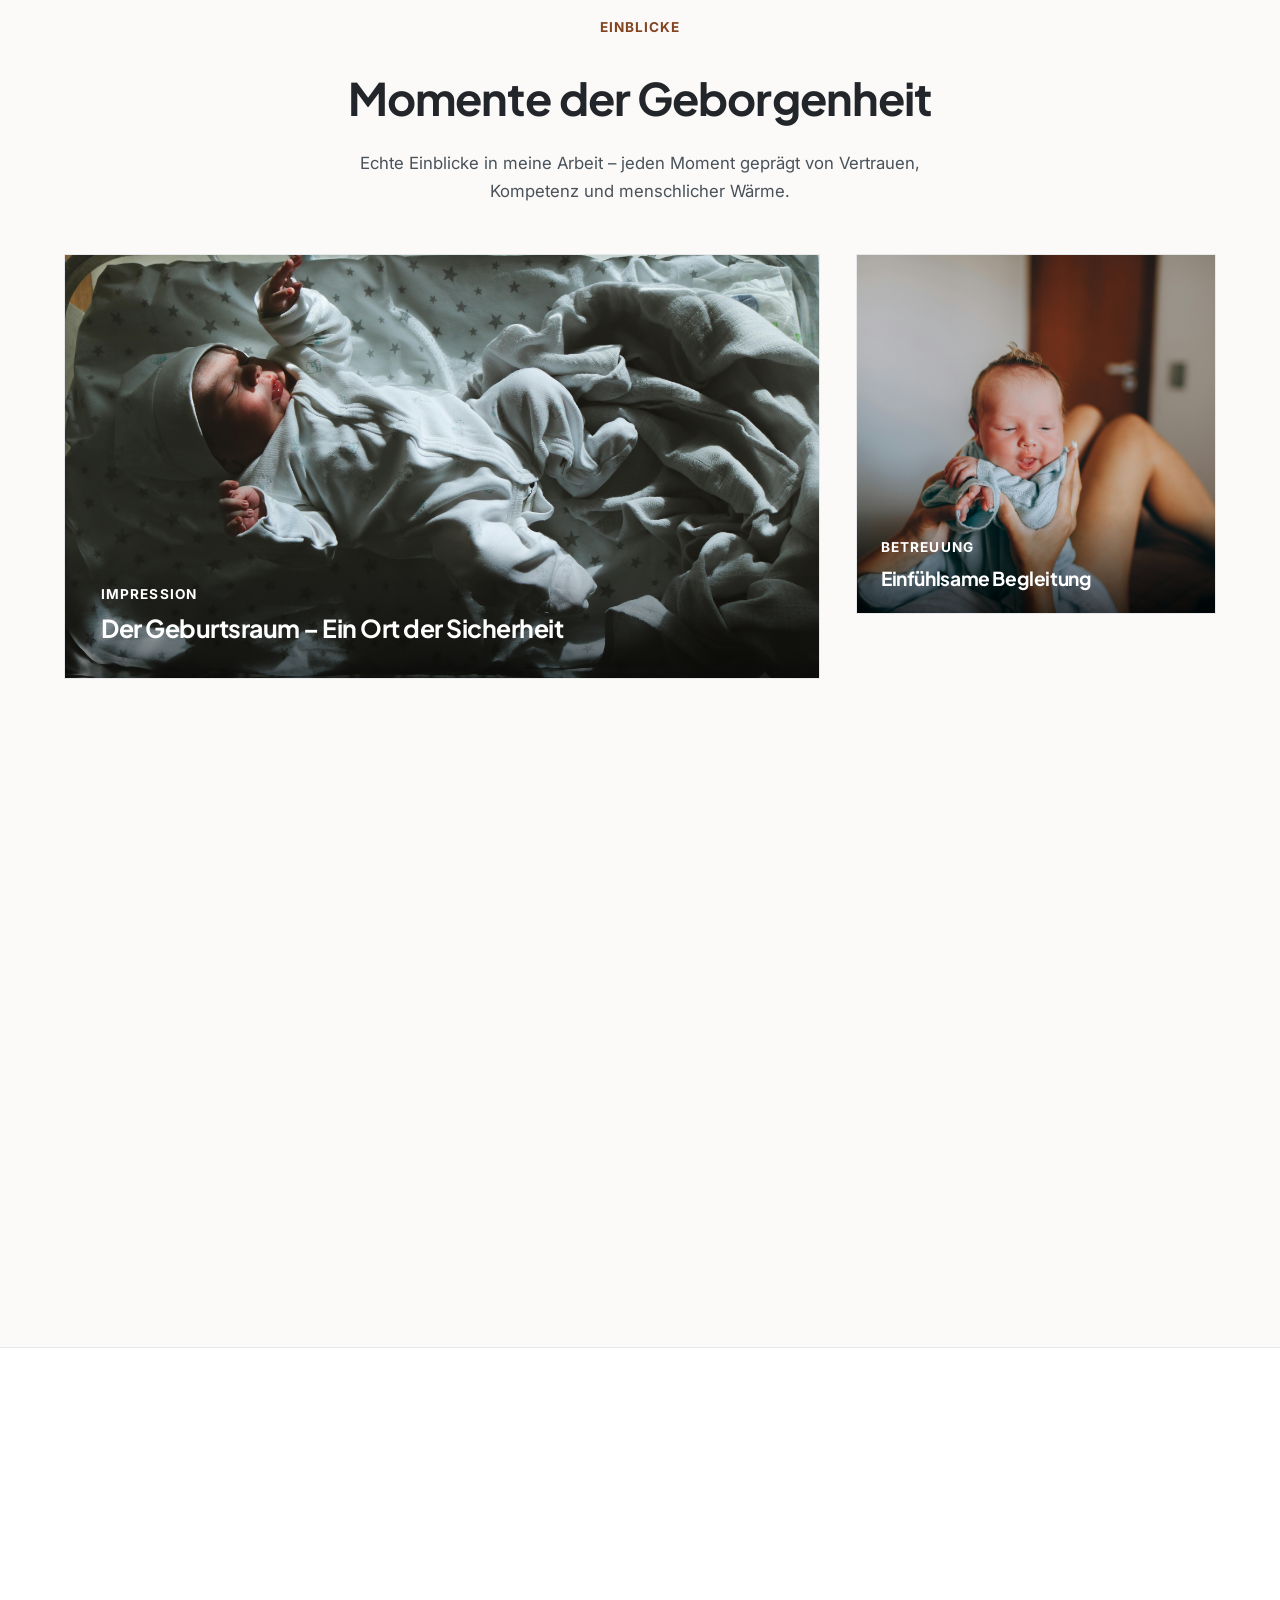
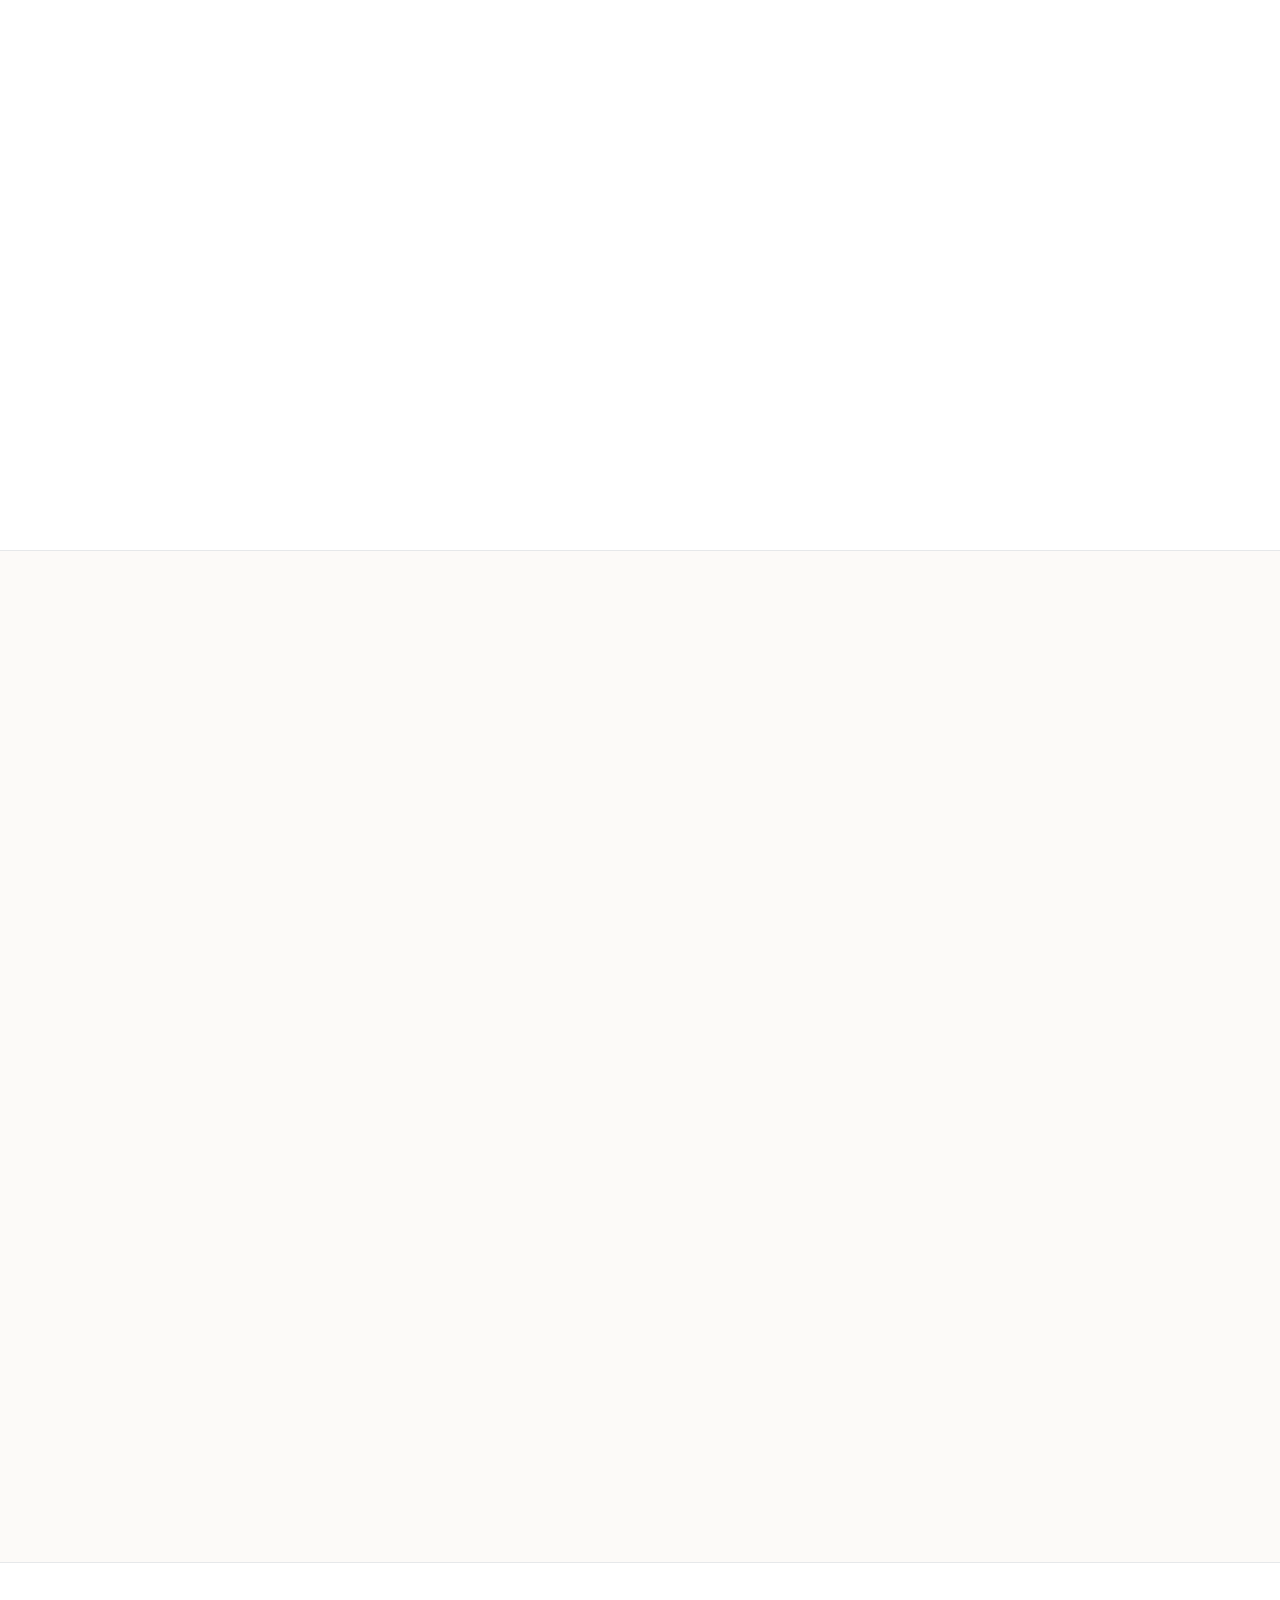
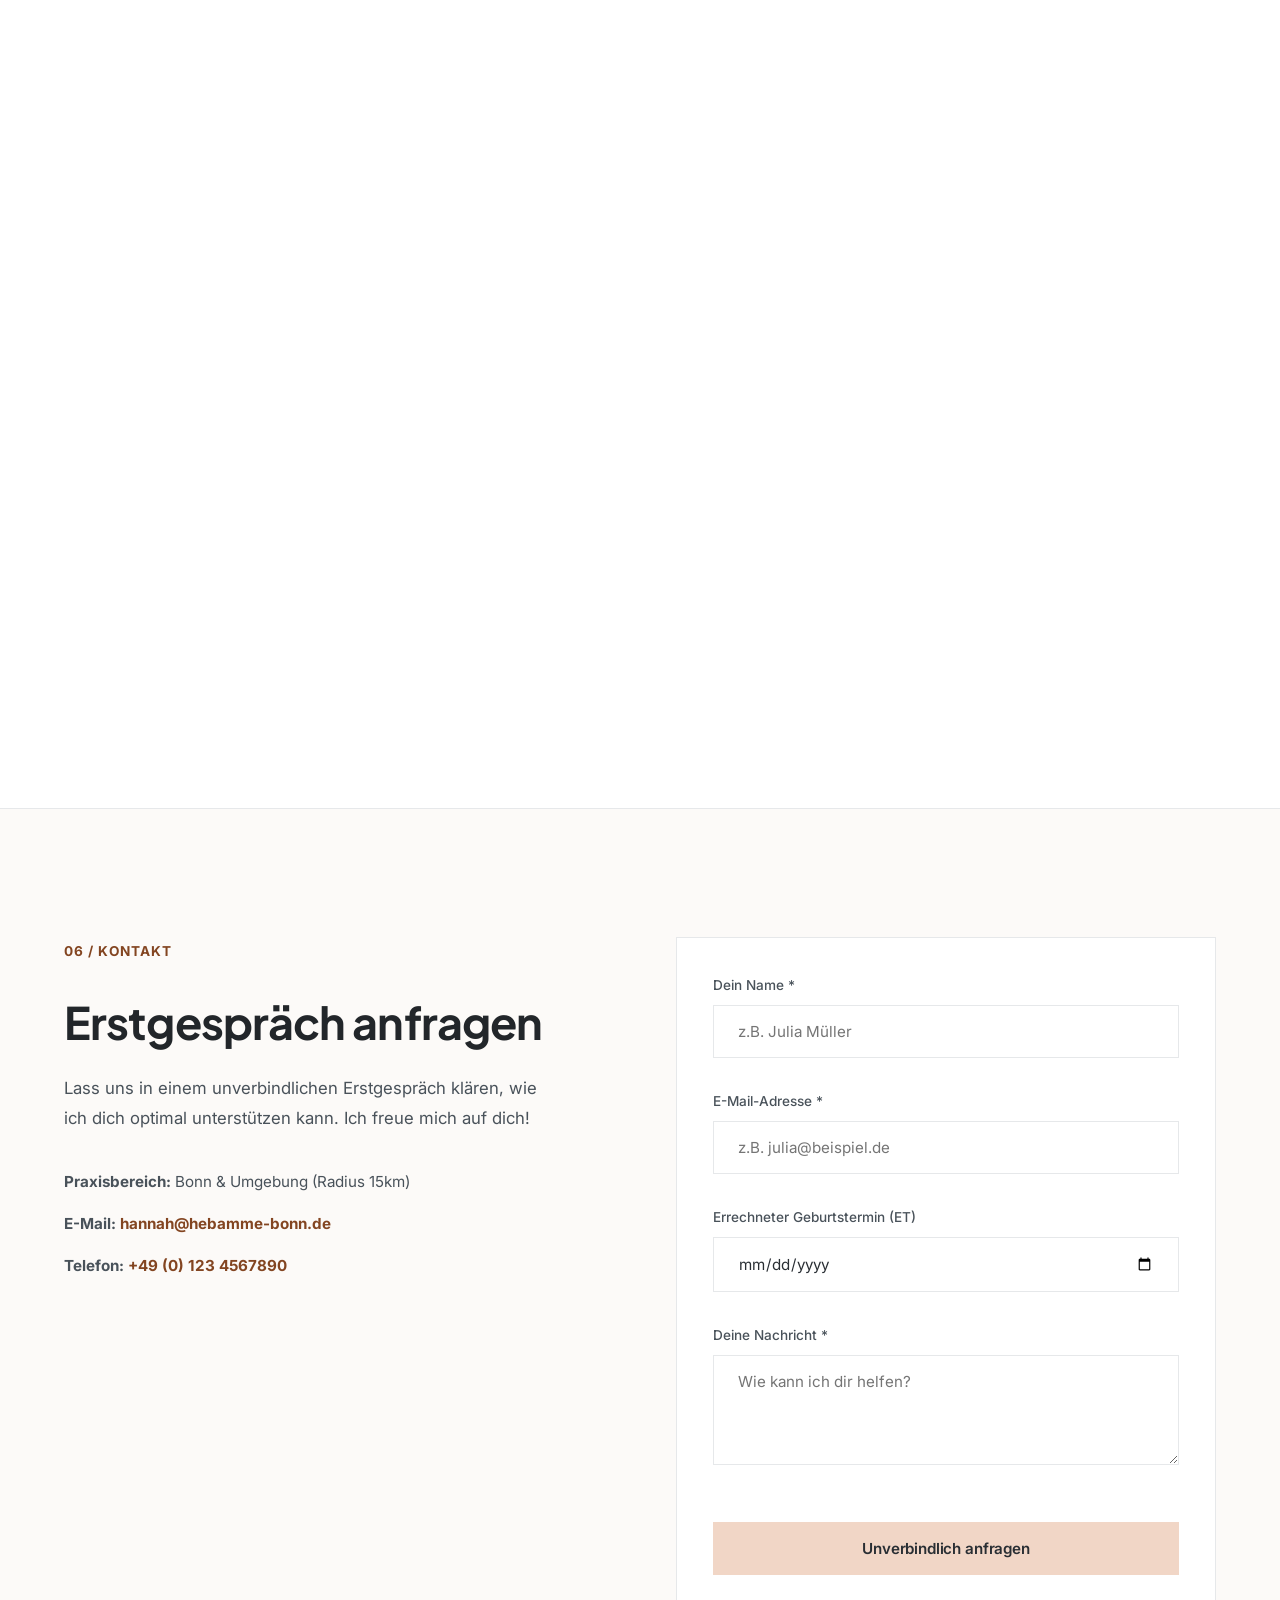
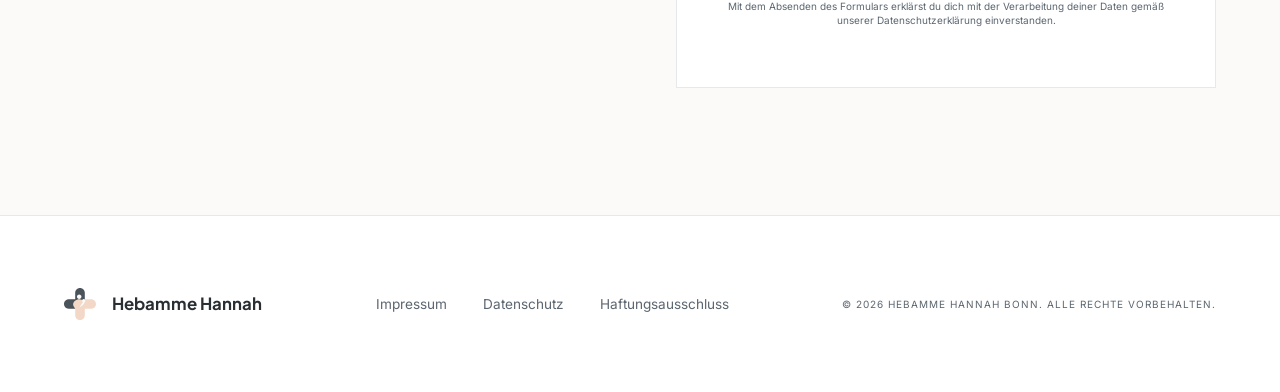
==== commit 614d7673: "Update H1 to 'Studierte Hebamme in Bonn'" ====
--- a/index.html
+++ b/index.html
@@ -79,7 +79,7 @@
           <div>
             <span class="reveal-line text-accent" style="font-weight: var(--weight-bold); letter-spacing: 0.05em; text-transform: uppercase;">EVIDENZBASIERTE BETREUUNG</span>
             <h1 class="reveal-line" style="font-family: var(--font-serif); font-size: clamp(2.5rem, 5vw, 4.5rem); line-height: 1.1; margin-top: var(--space-200); margin-bottom: var(--space-300);">
-              Hebamme in Bonn.
+              Hebamme Hannah.
             </h1>
             <p class="reveal-line text-lead" style="margin-bottom: var(--space-400);">
               Sicherheit und Vertrauen im Geburtsprozess.
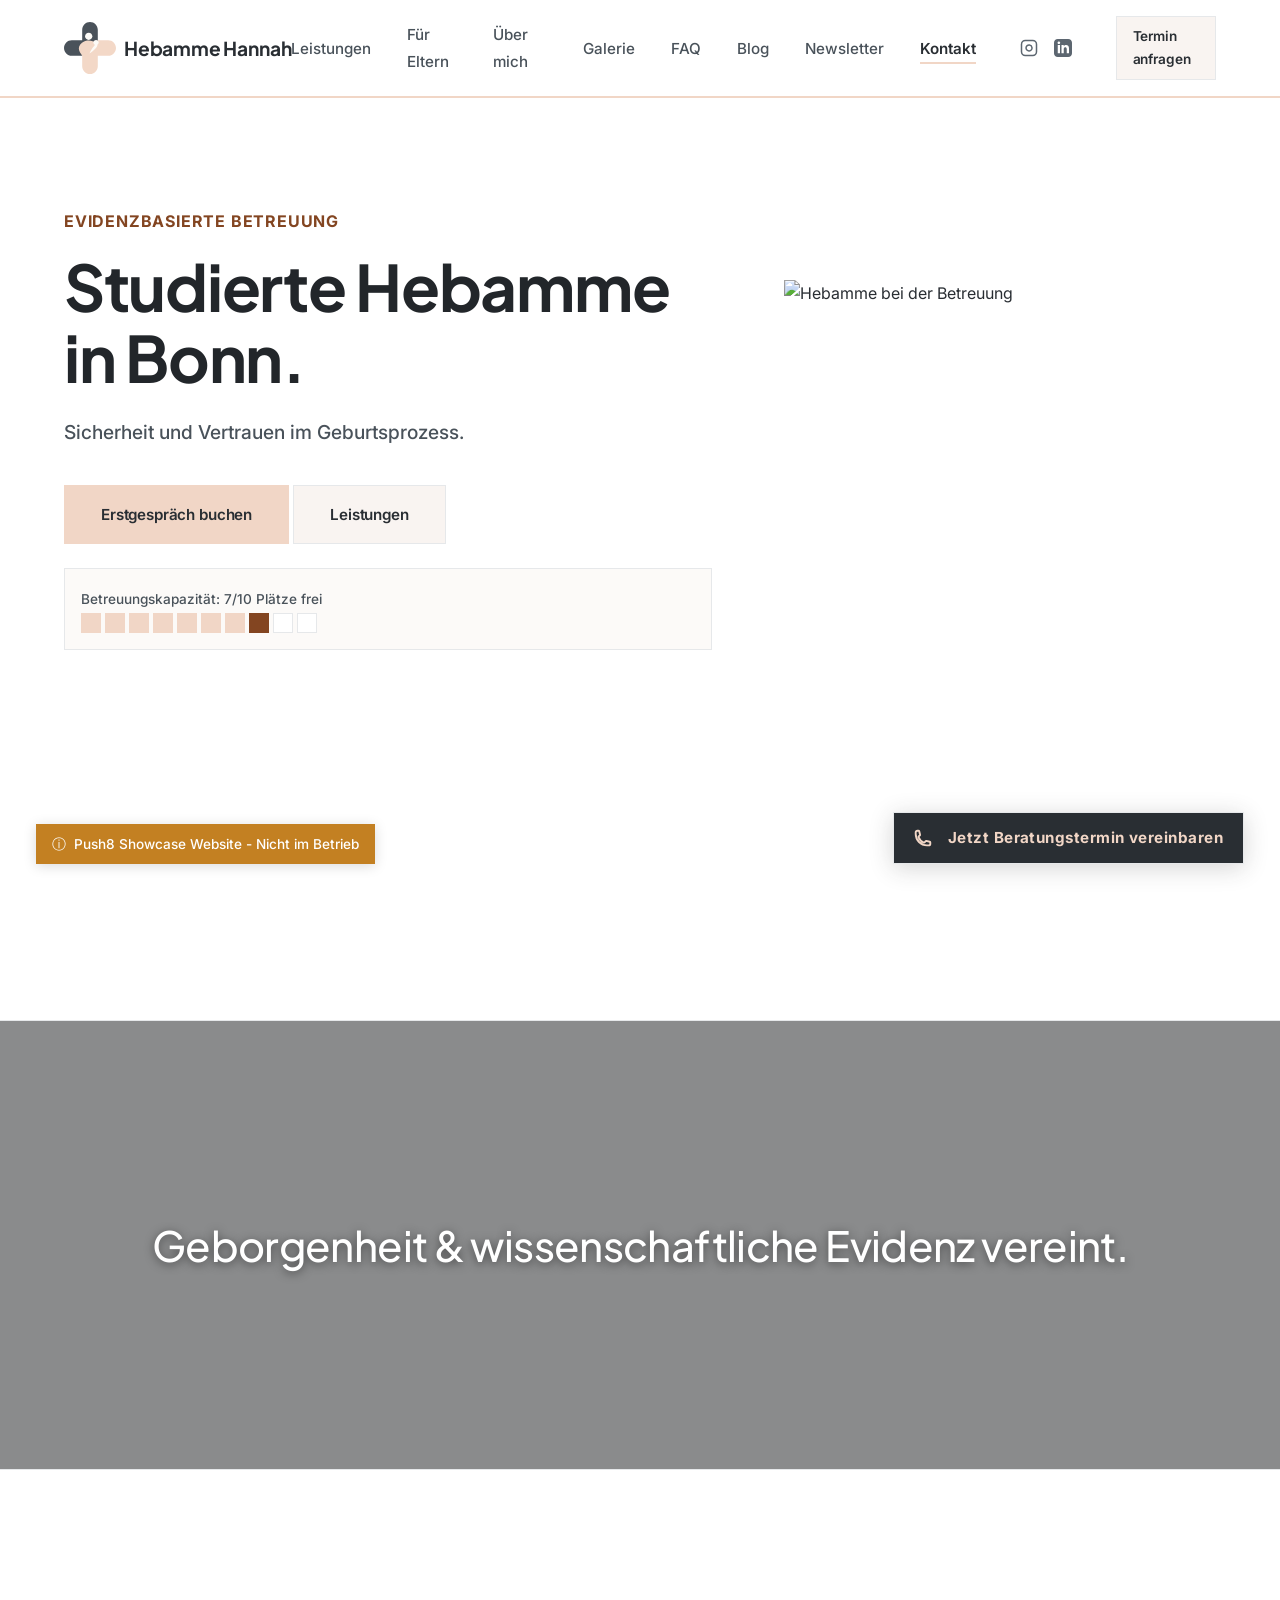
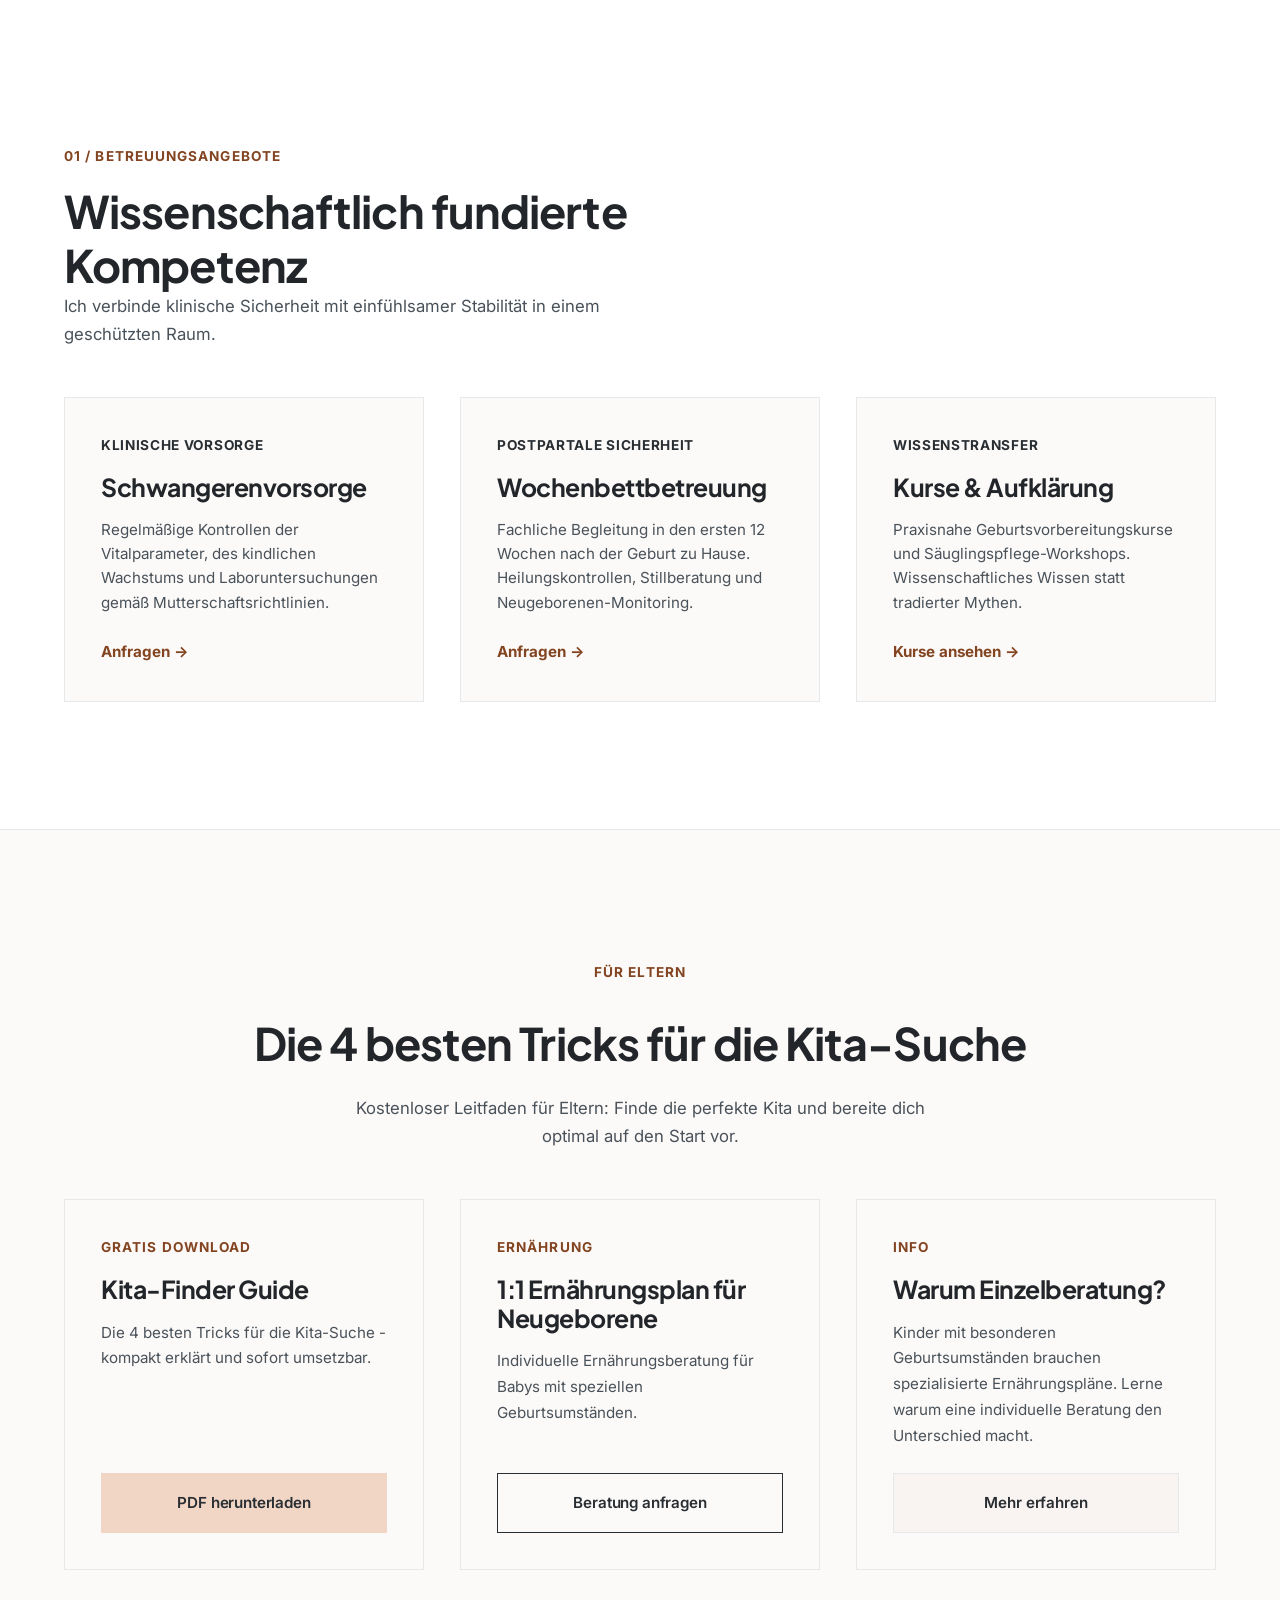
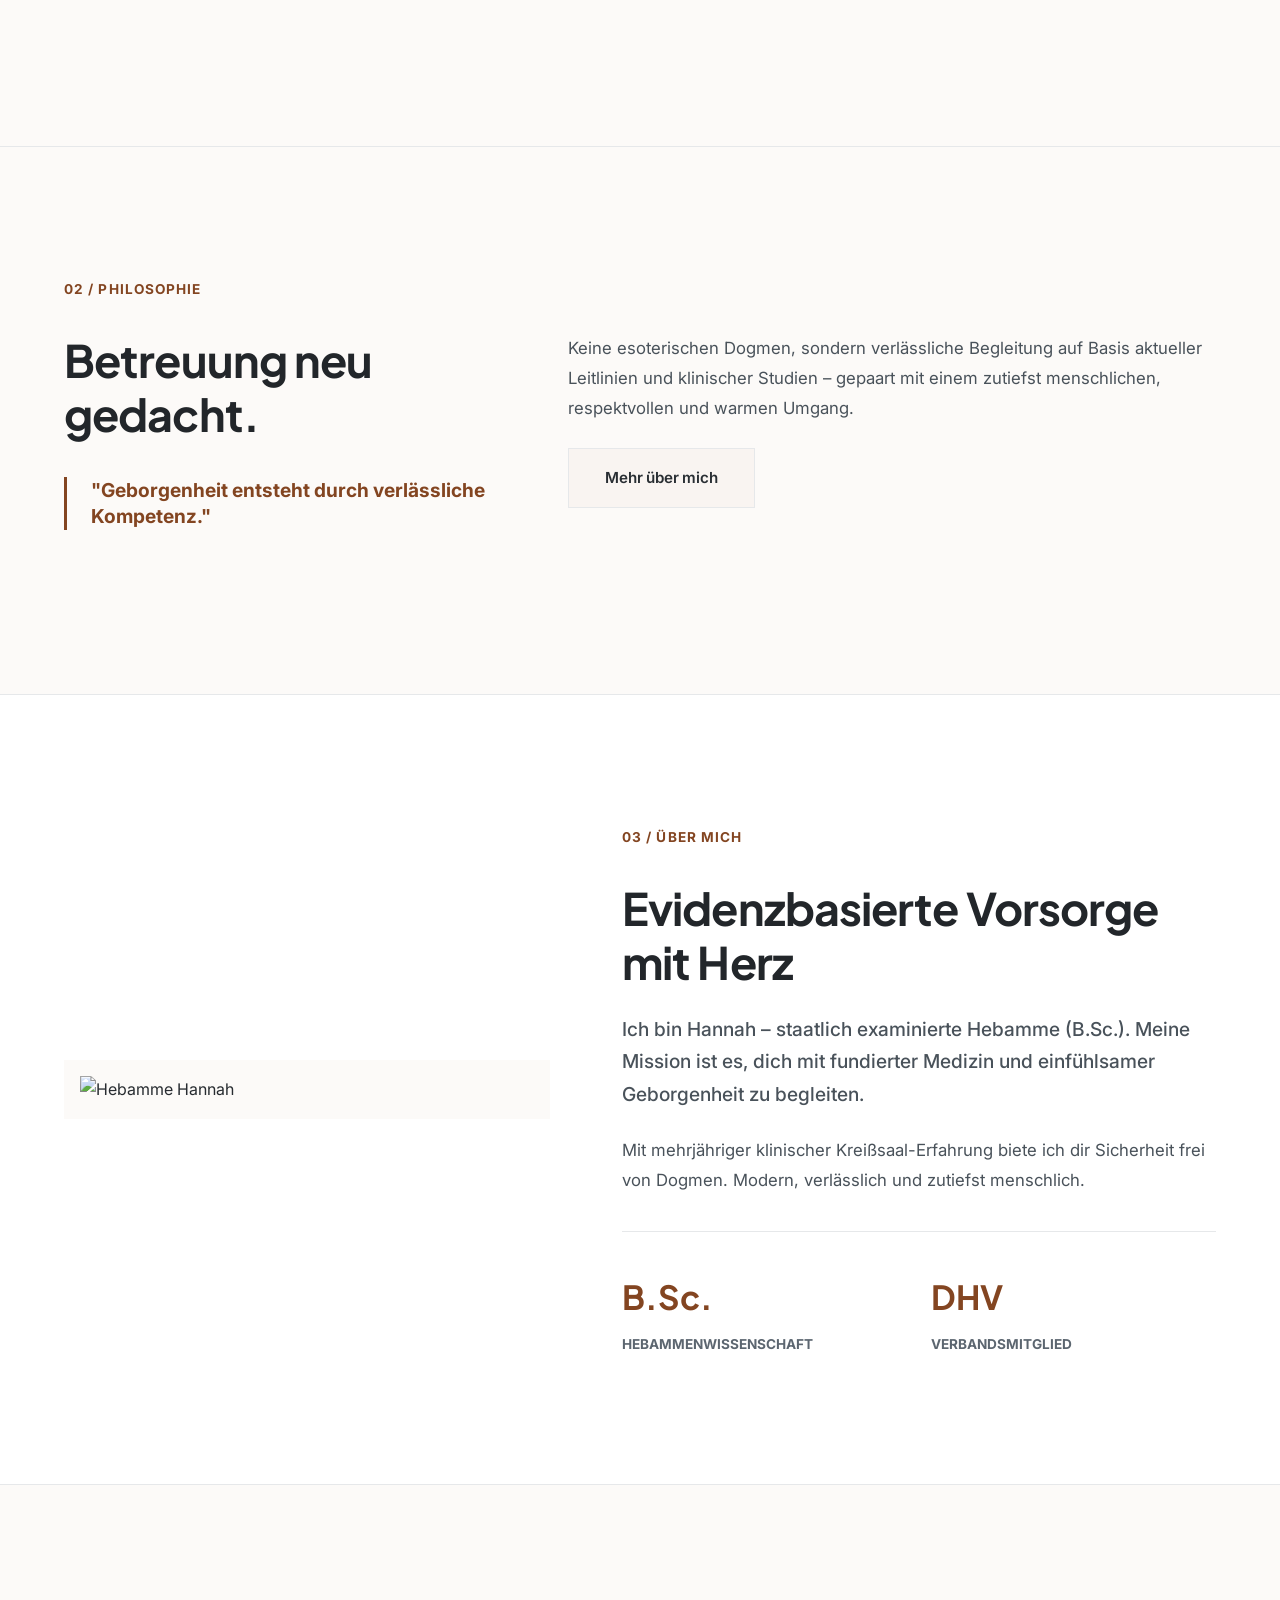
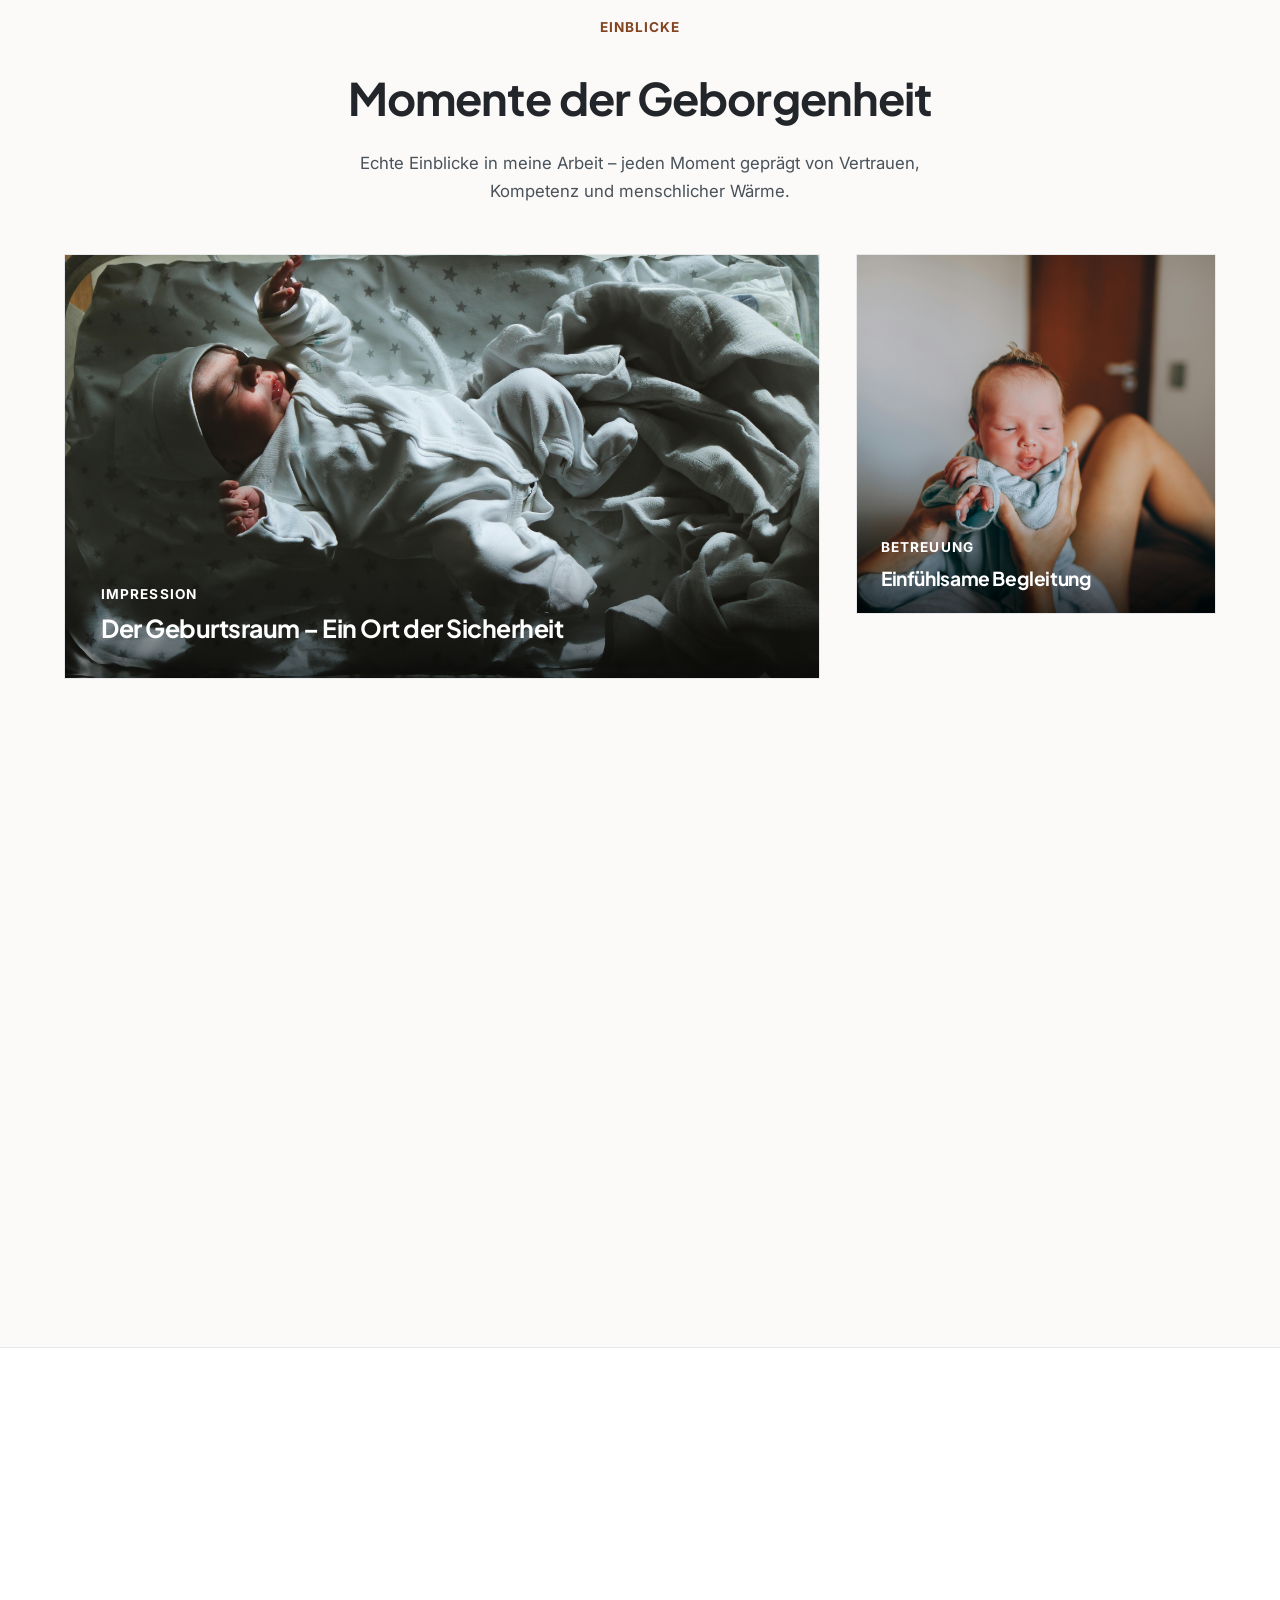
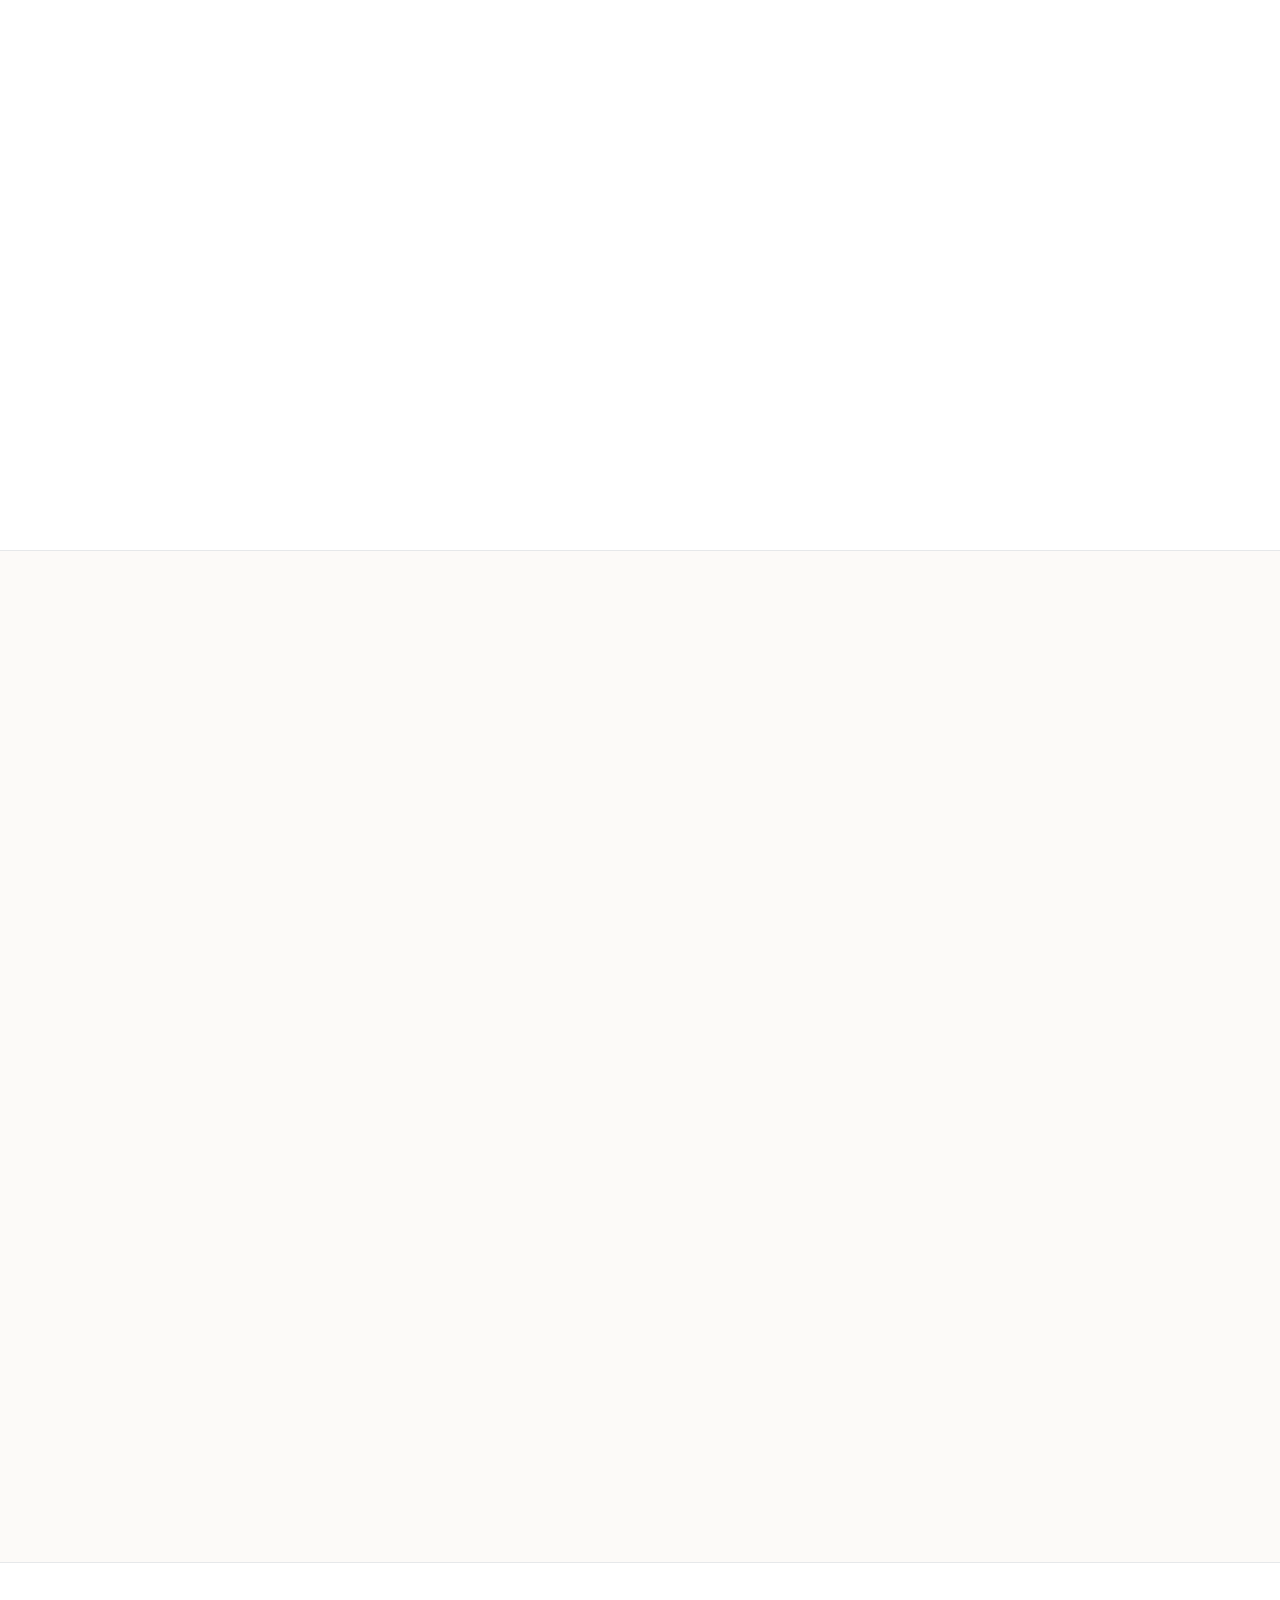
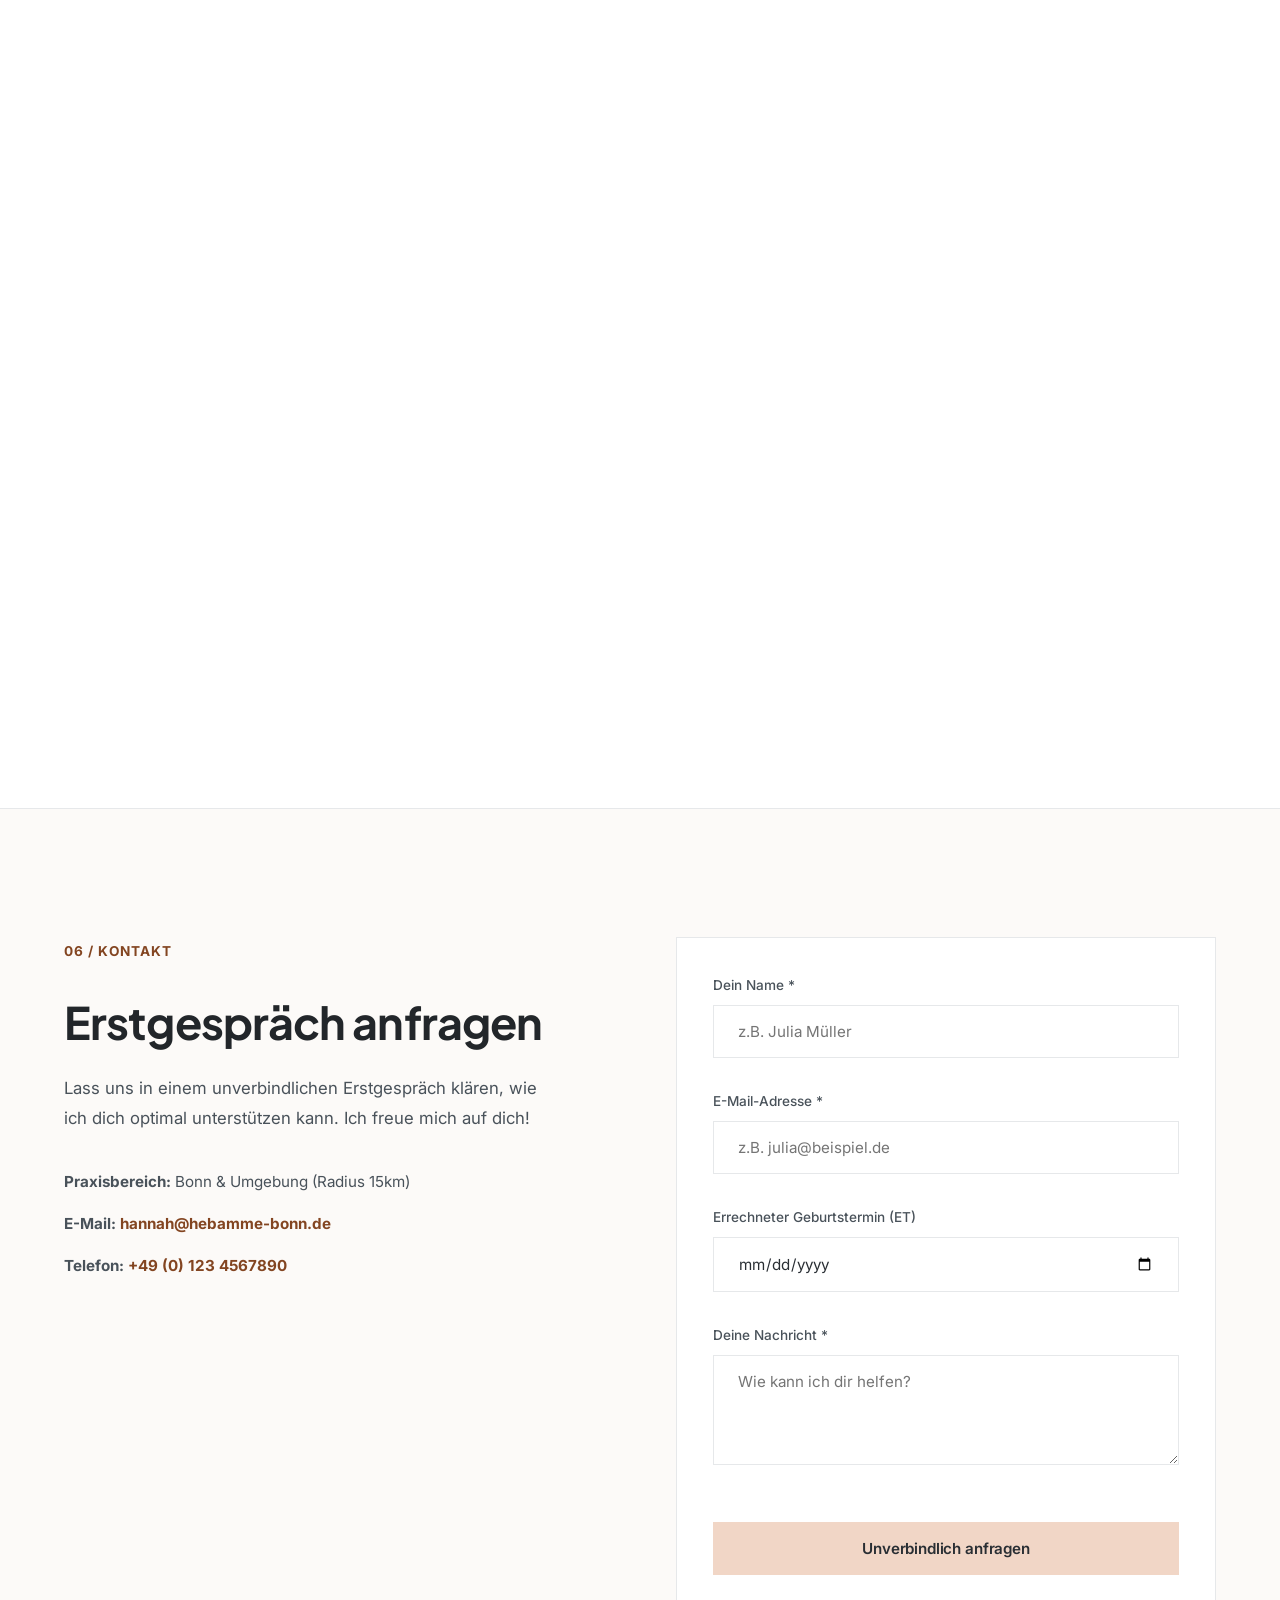
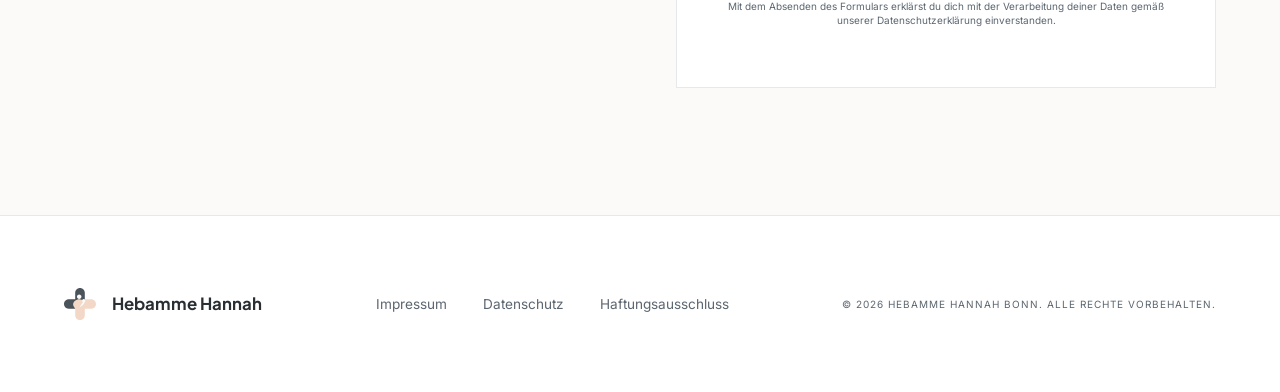
==== commit ee35f889: "Restore FOMO counter with 7/10 slots and update H1 to 'Studierte Hebamme in Bonn'" ====
--- a/index.html
+++ b/index.html
@@ -79,7 +79,7 @@
           <div>
             <span class="reveal-line text-accent" style="font-weight: var(--weight-bold); letter-spacing: 0.05em; text-transform: uppercase;">EVIDENZBASIERTE BETREUUNG</span>
             <h1 class="reveal-line" style="font-family: var(--font-serif); font-size: clamp(2.5rem, 5vw, 4.5rem); line-height: 1.1; margin-top: var(--space-200); margin-bottom: var(--space-300);">
-              Hebamme Hannah.
+              Studierte Hebamme in Bonn.
             </h1>
             <p class="reveal-line text-lead" style="margin-bottom: var(--space-400);">
               Sicherheit und Vertrauen im Geburtsprozess.
@@ -89,8 +89,19 @@
               <a href="#services" class="btn btn--secondary">Leistungen</a>
             </div>
             <div class="fomo-counter reveal-line">
-              <span class="fomo-counter__indicator"></span>
-              <span class="fomo-counter__text">Noch 3 freie Plätze für Betreuung</span>
+              <span class="fomo-counter__text">Betreuungskapazität: 7/10 Plätze frei</span>
+              <div class="fomo-counter__slots">
+                <span class="fomo-counter__slot filled"></span>
+                <span class="fomo-counter__slot filled"></span>
+                <span class="fomo-counter__slot filled"></span>
+                <span class="fomo-counter__slot filled"></span>
+                <span class="fomo-counter__slot filled"></span>
+                <span class="fomo-counter__slot filled"></span>
+                <span class="fomo-counter__slot filled"></span>
+                <span class="fomo-counter__slot blinking"></span>
+                <span class="fomo-counter__slot"></span>
+                <span class="fomo-counter__slot"></span>
+              </div>
             </div>
           </div>
           <div class="hero-text">
--- a/index.css
+++ b/index.css
@@ -306,37 +306,59 @@
   margin-top: var(--space-200);
 }
 
-/* FOMO Counter - Subtle Capacity Indicator */
+/* FOMO Counter - Capacity Indicator */
 .fomo-counter {
   display: flex;
   align-items: center;
-  gap: var(--space-200);
+  gap: var(--space-300);
   margin-top: var(--space-300);
-  padding: var(--space-100) 0;
-}
-
-.fomo-counter__indicator {
-  width: 8px;
-  height: 8px;
-  border-radius: 50%;
-  background-color: var(--color-accent-base);
-  animation: fomo-pulse 2s ease-in-out infinite;
-  flex-shrink: 0;
+  padding: var(--space-200);
+  background-color: var(--color-bg-card);
+  border: 1px solid var(--color-border);
+  border-radius: var(--radius-md);
 }
 
 .fomo-counter__text {
   font-family: var(--font-body);
-  font-size: var(--text-sm);
+  font-size: var(--text-xs);
   color: var(--color-text-muted);
   font-weight: var(--weight-medium);
+  white-space: nowrap;
+}
+
+.fomo-counter__slots {
+  display: flex;
+  gap: 4px;
+}
+
+.fomo-counter__slot {
+  width: 20px;
+  height: 20px;
+  border-radius: var(--radius-sm);
+  background-color: var(--color-bg-main);
+  border: 1px solid var(--color-border);
+  transition: all 0.3s ease;
+}
+
+.fomo-counter__slot.filled {
+  background-color: var(--color-accent-base);
+  border-color: var(--color-accent-base);
+}
+
+.fomo-counter__slot.blinking {
+  background-color: var(--color-accent-text);
+  border-color: var(--color-accent-text);
+  animation: fomo-pulse 1.5s ease-in-out infinite;
 }
 
 @keyframes fomo-pulse {
   0%, 100% {
     opacity: 1;
+    transform: scale(1);
   }
   50% {
-    opacity: 0.4;
+    opacity: 0.5;
+    transform: scale(0.95);
   }
 }
 
